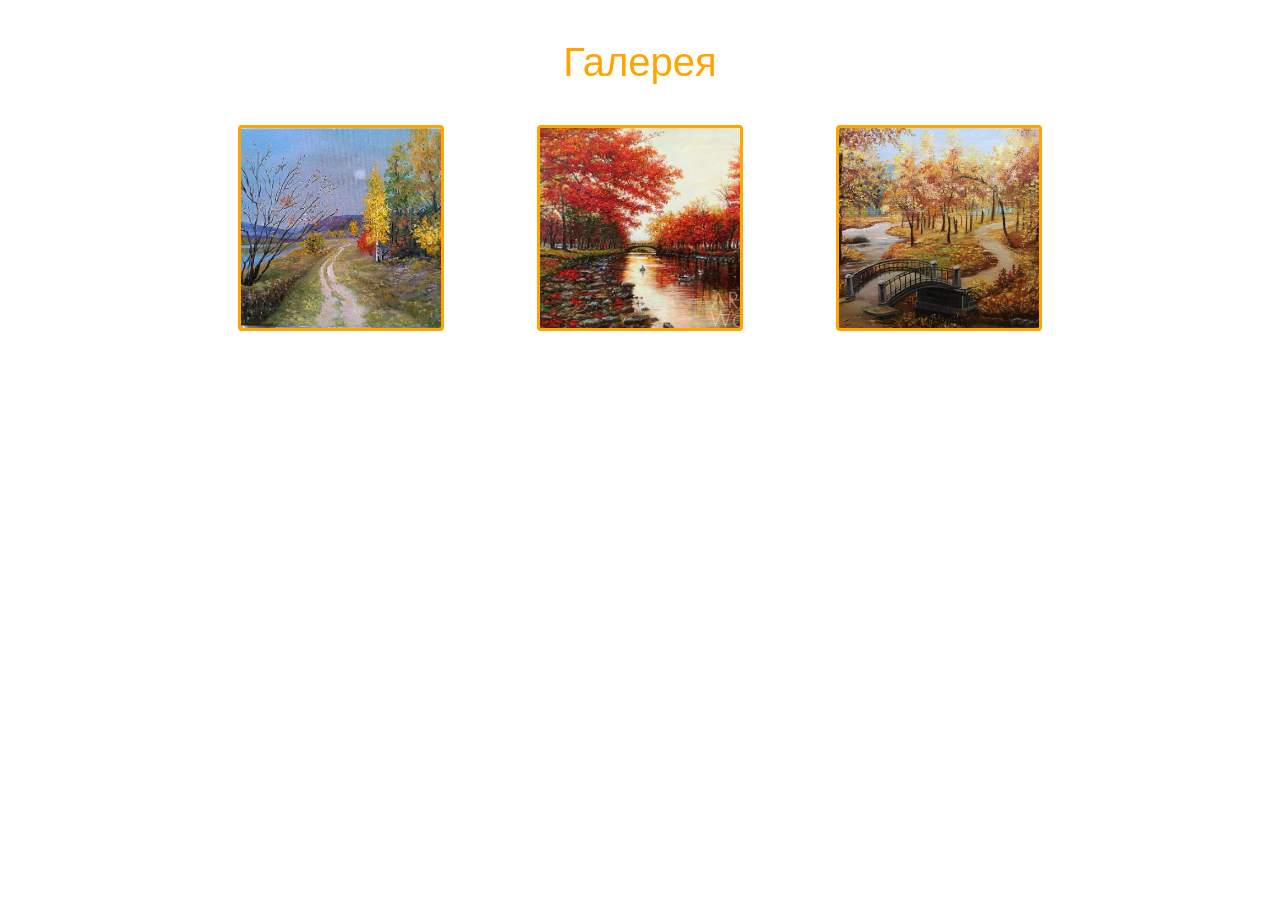
==== index.html @ 93a0006d "Add files via upload" ====
<!DOCTYPE html>
<html lang="ru">
<head>
    <meta charset="UTF-8">
    <meta name="viewport" content="width=device-width, initial-scale=1.0">
    <title>Осення Галерея</title>
    <link rel="stylesheet" href="style.css">
</head>
<body>
    <div class="container">
        <p class="gallery__h">Галерея</p>
        <div class="gallery">
            <img class="gallery__img" src="img/1.png" alt="1">
            <img class="gallery__img" src="img/img1.png" alt="2">
            <img class="gallery__img" src="img/img2.png" alt="3">
        </div>
    </div>


    
</body>
</html>
---- style.css ----
*{
    padding: 0;
    margin: 0;
}

.container{
    /* background-color: rosybrown; */
    width: 70%;
    height:  100vh;
    margin: 0 auto;
}

.gallery__h{
    padding-top: 40px;
    font-size: 40px;
    font-family: sans-serif;
    text-align: center;
    color: orange;
}

.gallery__img{
    width: 200px;
    height: 200px;
    object-fit: cover;
    border: 3px orange solid;
    border-radius: 4px;
}

.gallery{
    display: flex;
    justify-content: space-around;
    margin-top: 40px;
}

@media screen and (max-width: 600px) {
    .container{
        /* background-color: brown; */
    }
    .gallery{
        flex-direction: column;
        align-items: center;
    }
    .gallery__img{
        border: none;
        margin-bottom: 40px;
    }
}
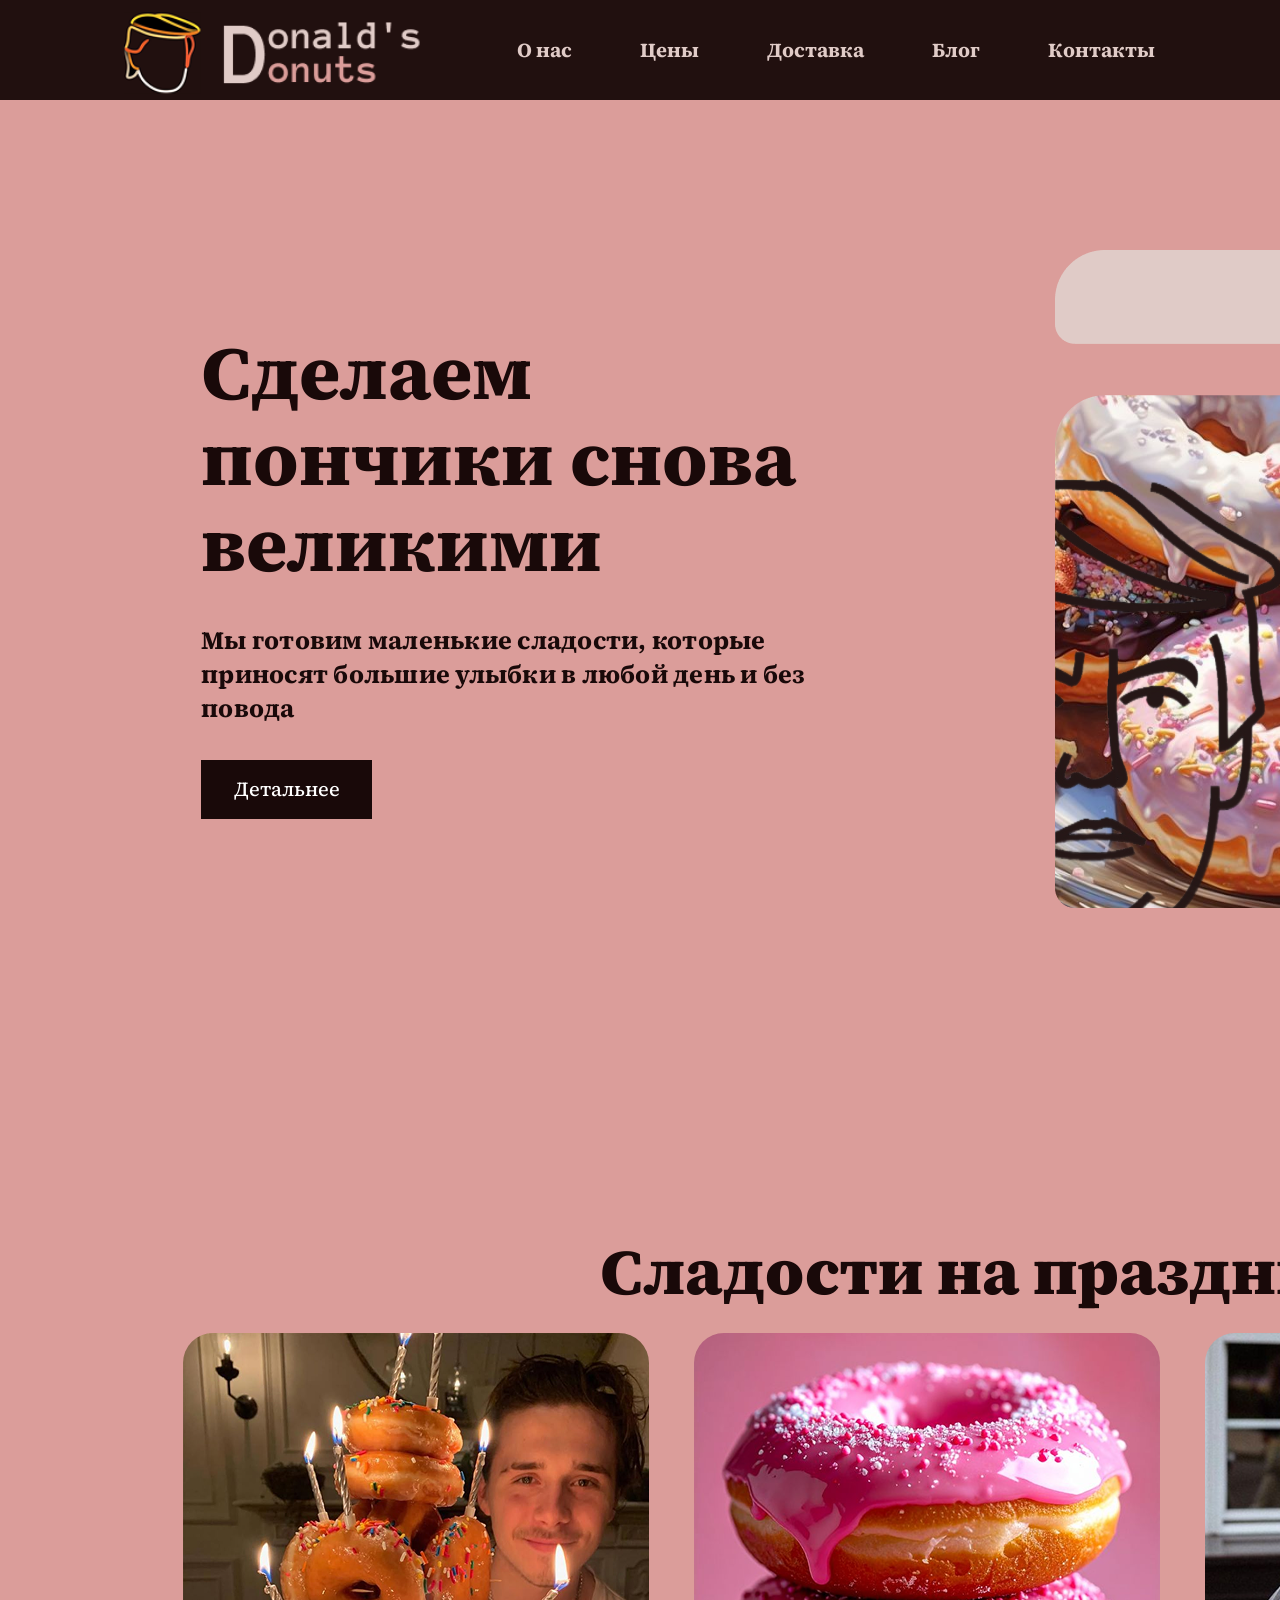
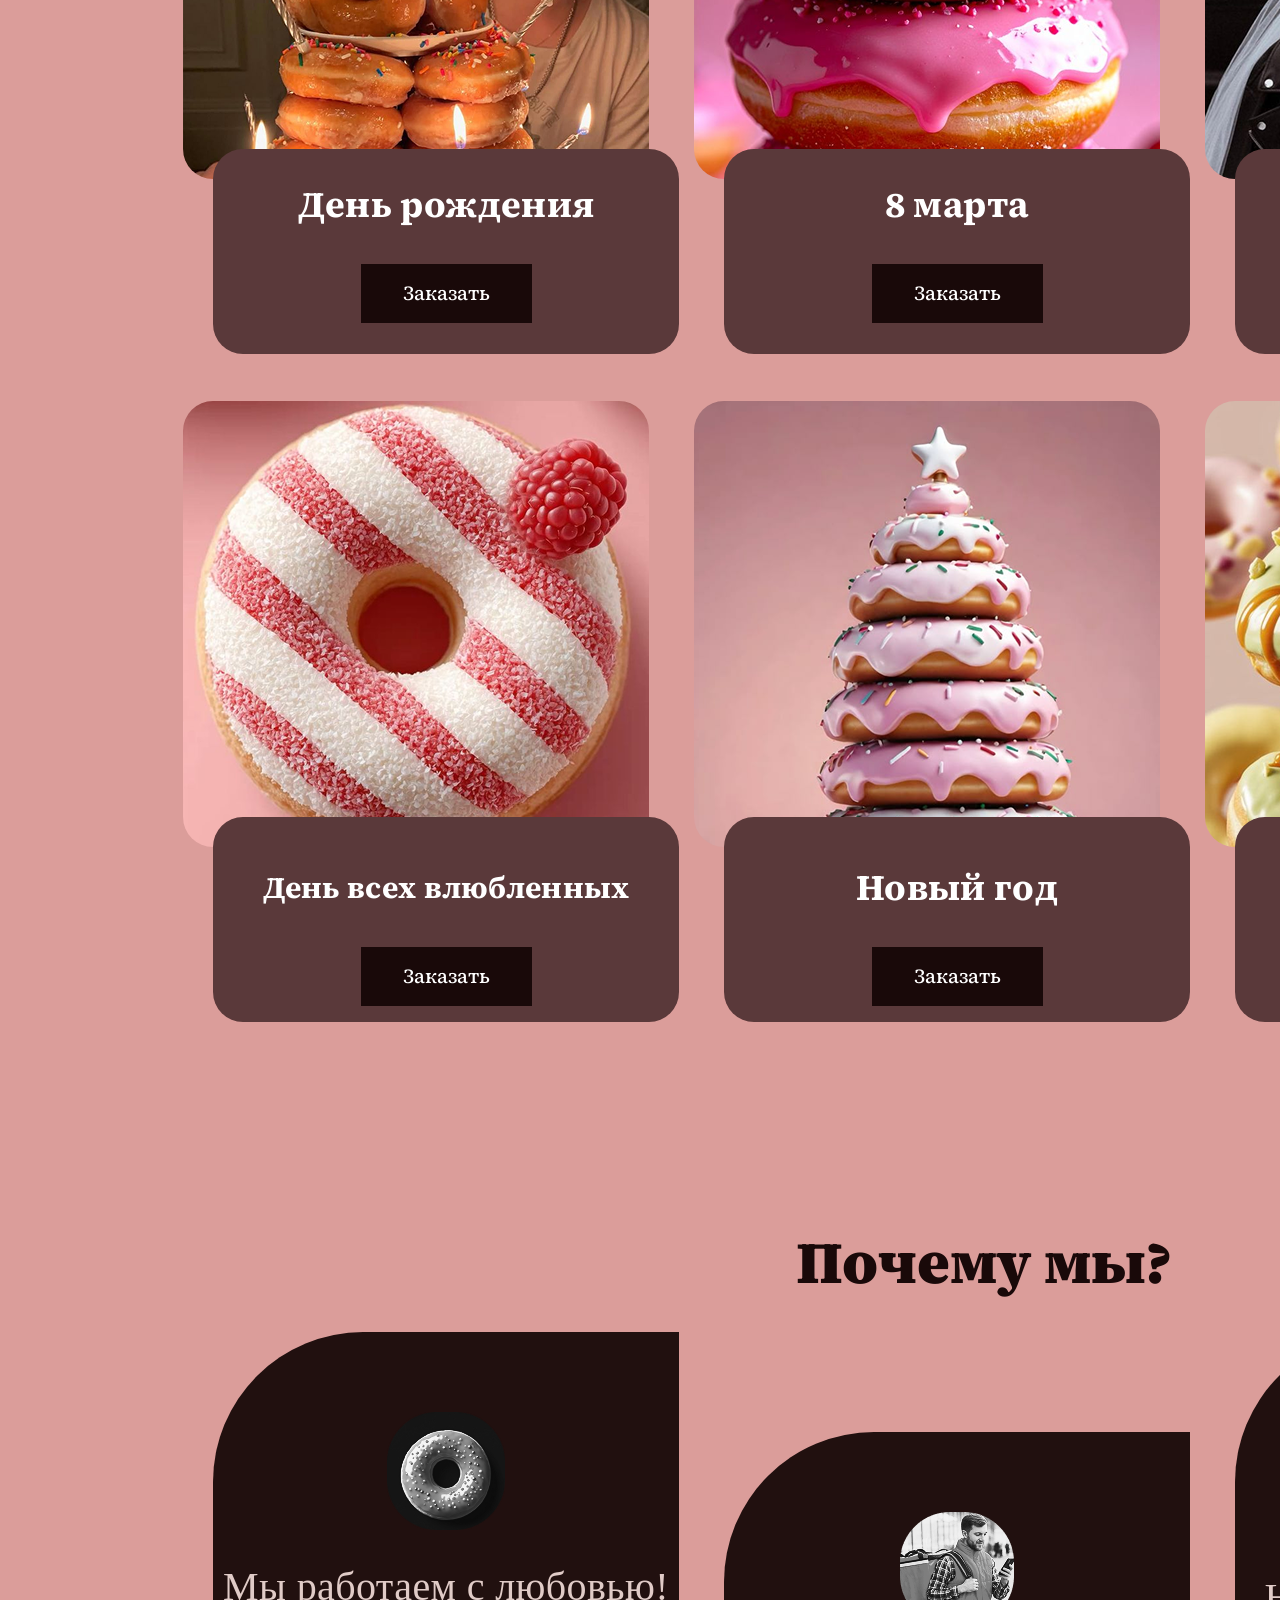
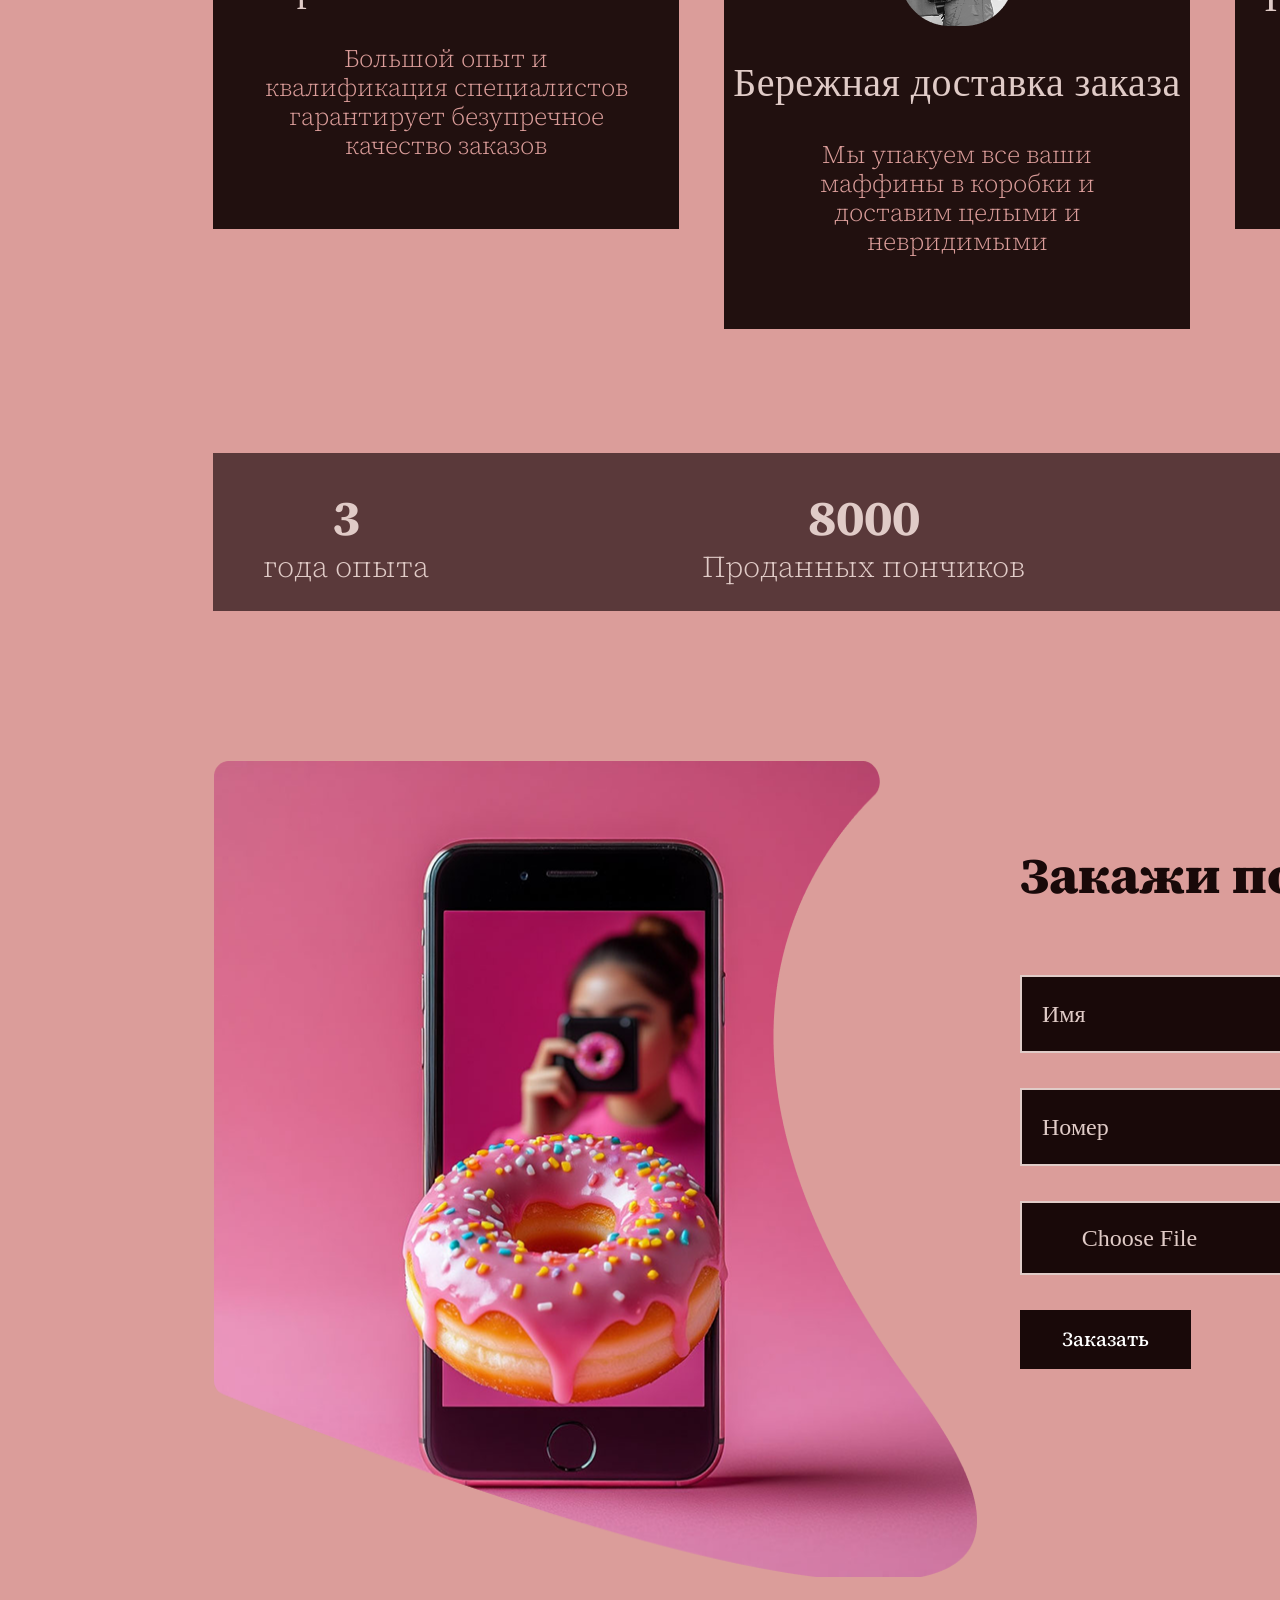
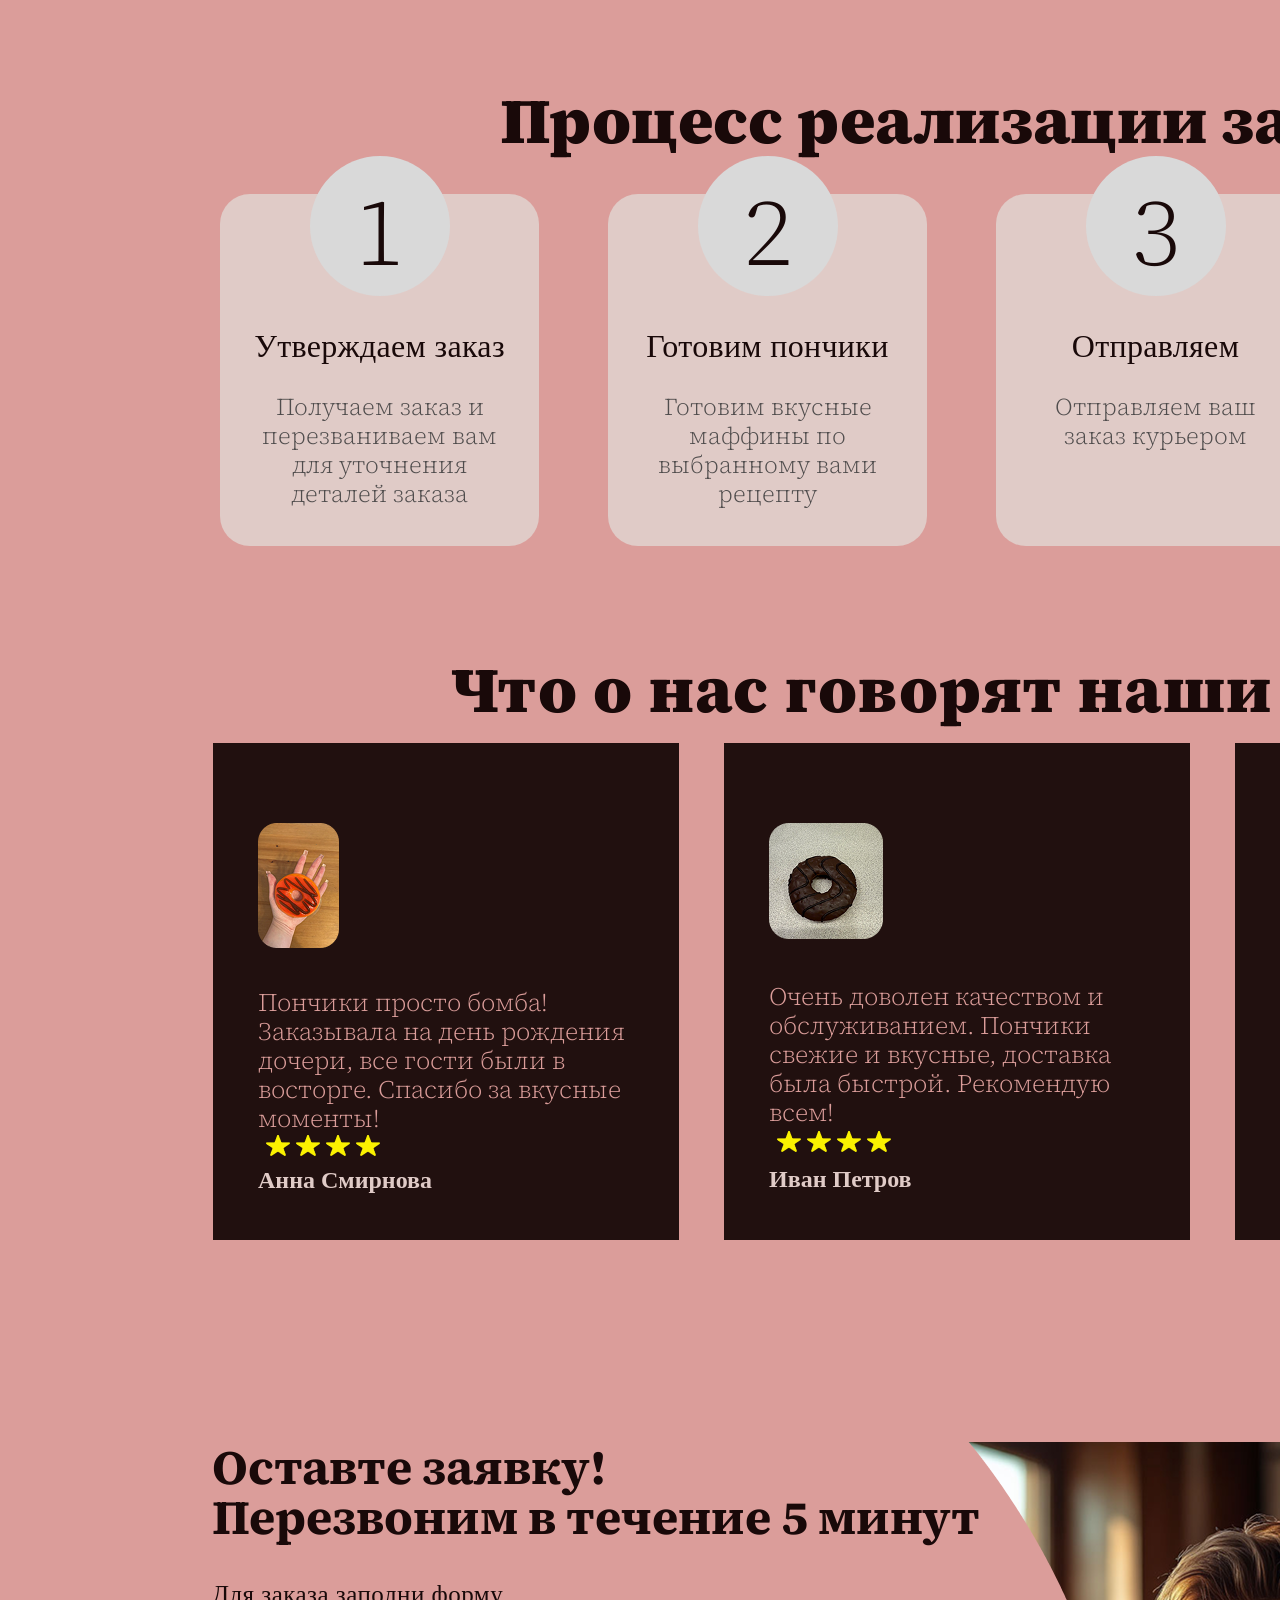
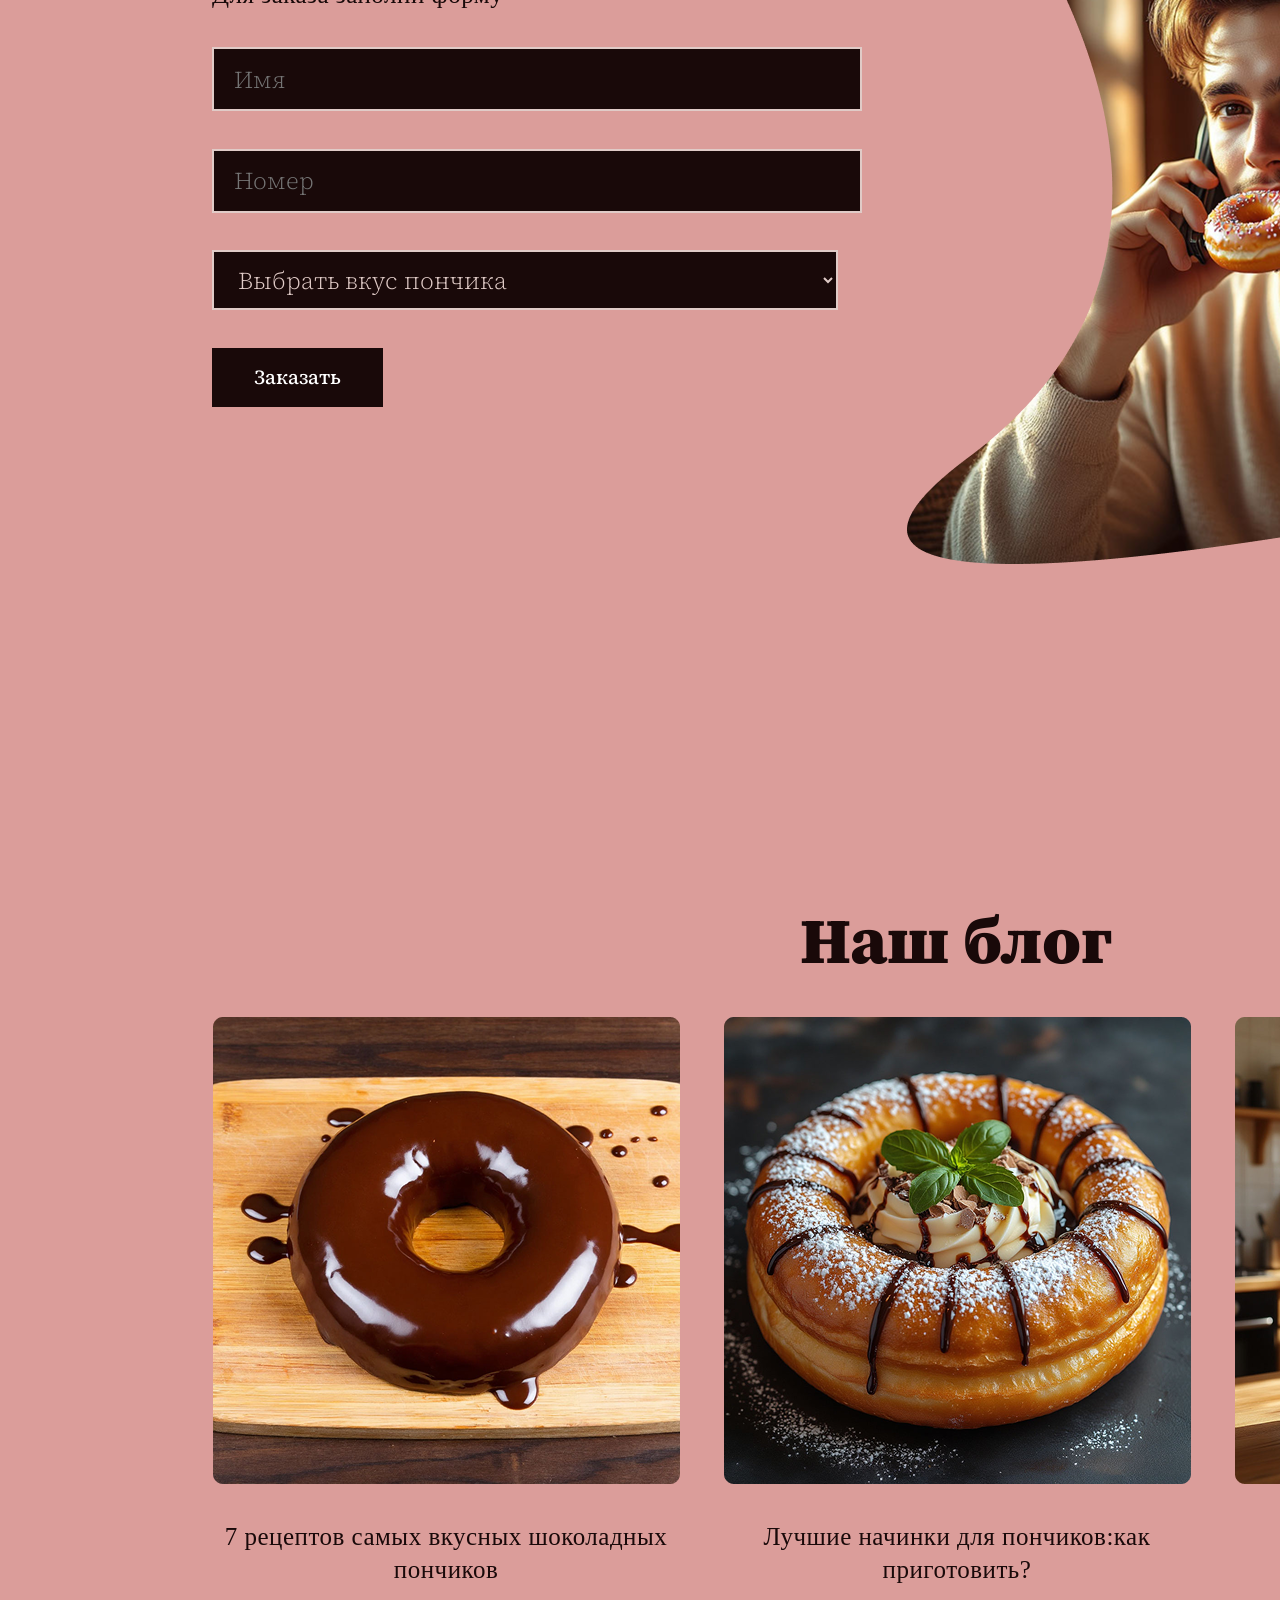
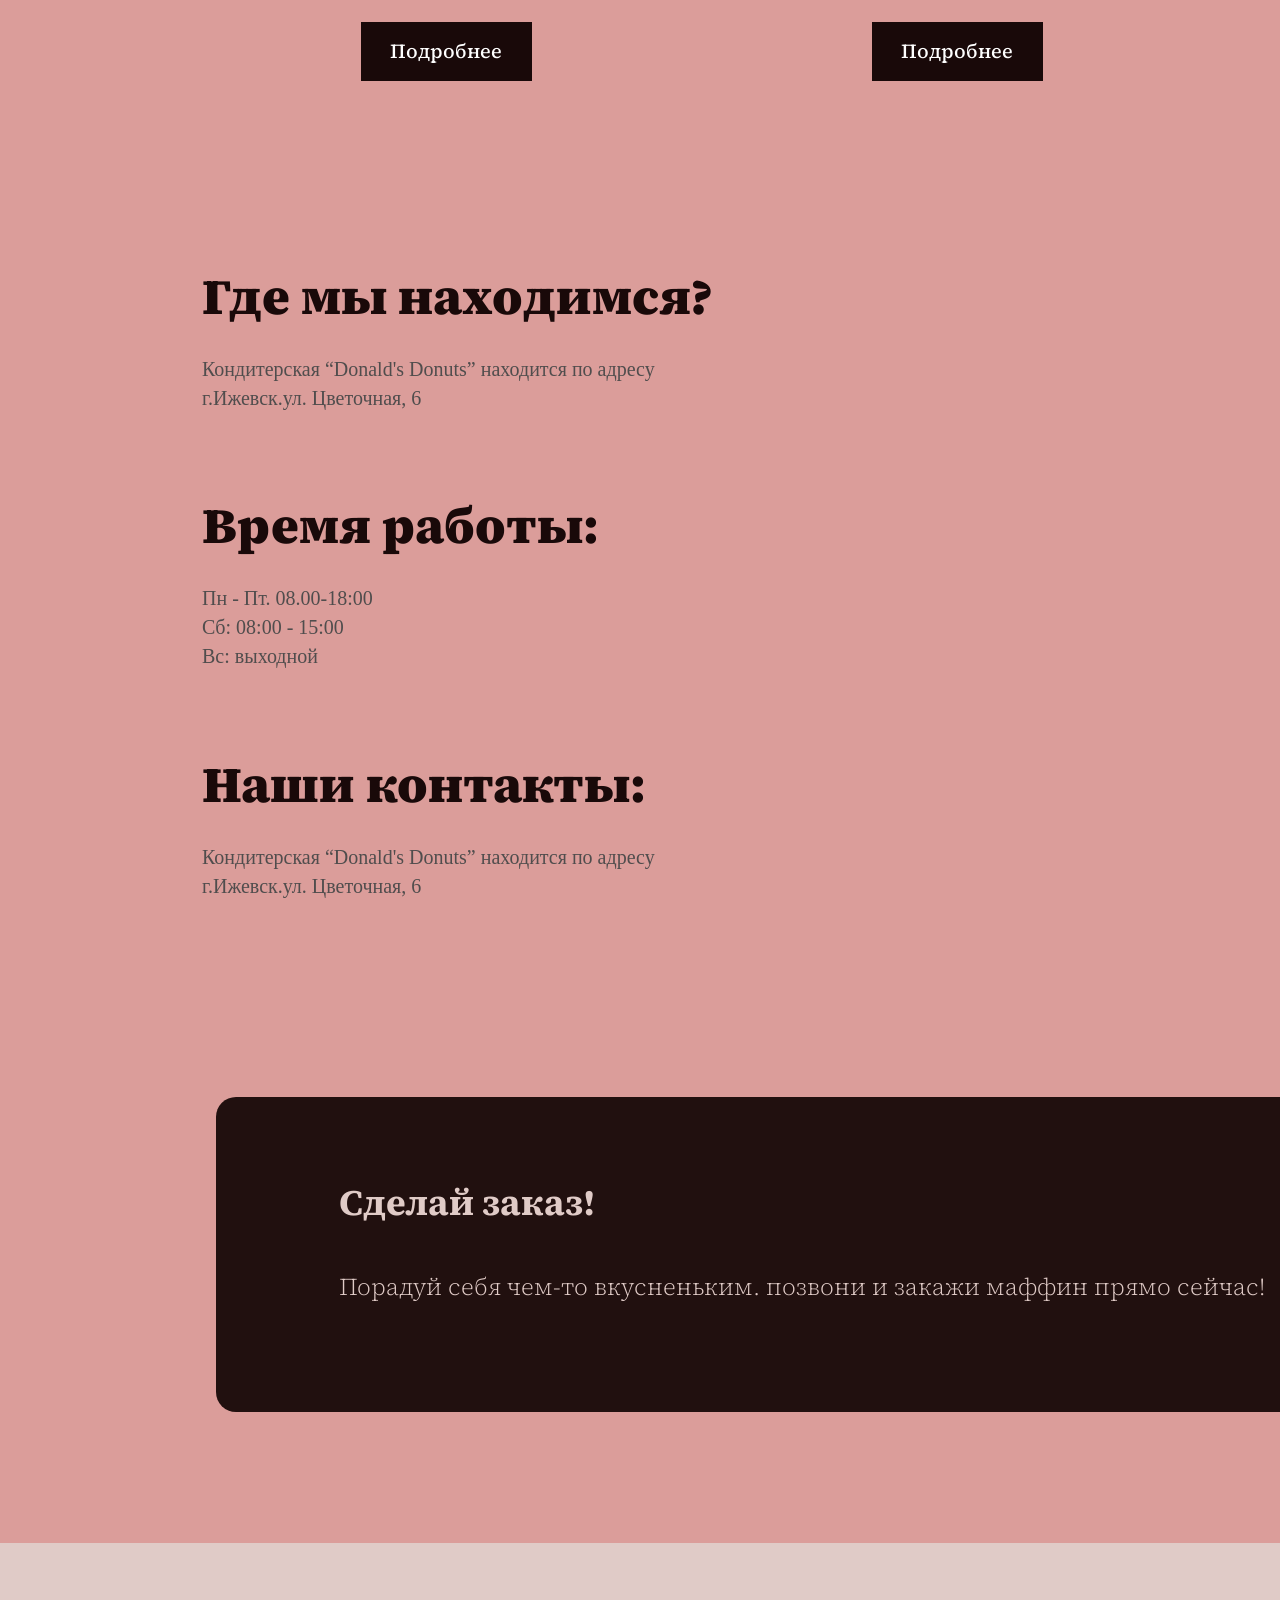
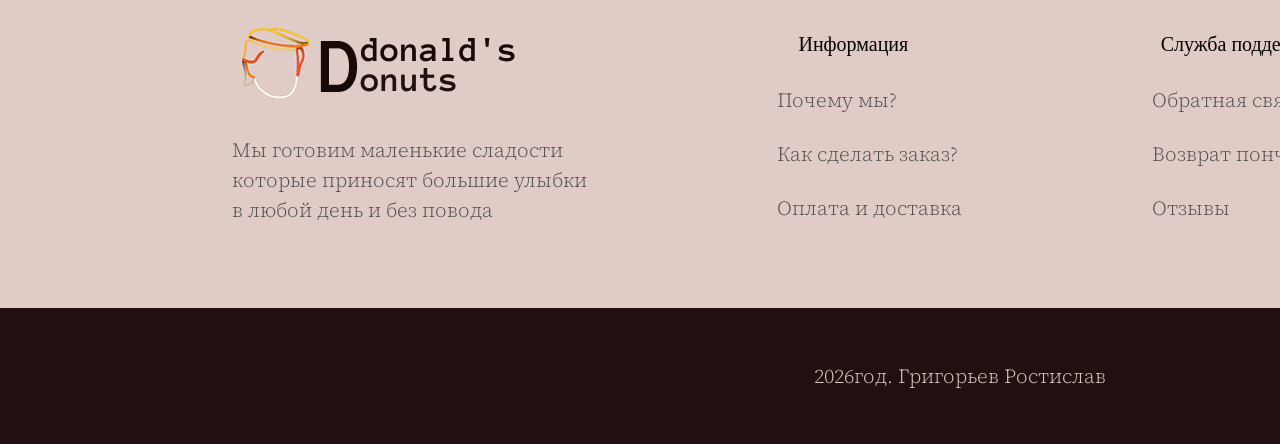
==== commit a0e038cb: "Add files via upload" ====
--- a/index.html
+++ b/index.html
@@ -1,22 +1,276 @@
 <!DOCTYPE html>
-<html lang="ru">
+<html lang="en">
 <head>
     <meta charset="UTF-8">
     <meta name="viewport" content="width=device-width, initial-scale=1.0">
-    <title>Осення Галерея</title>
-    <link rel="stylesheet" href="style.css">
+    <link rel="stylesheet" href="./scss/main.css">
+    <title>Document</title>
 </head>
 <body>
-    <div class="container">
-        <p class="gallery__h">Галерея</p>
-        <div class="gallery">
-            <img class="gallery__img" src="img/1.png" alt="1">
-            <img class="gallery__img" src="img/img1.png" alt="2">
-            <img class="gallery__img" src="img/img2.png" alt="3">
-        </div>
+    <header>
+        <nav>
+            <img src="./img/Group 3.png">
+            <div>
+                <a><p>О нас</p></a>
+                <a></a><p>Цены</p></a>
+                <a></a><p>Доставка</p></a>
+                <a></a><p>Блог</p></a>
+                <a></a><p>Контакты</p></a>
+            </div>
+            <input type="button" value="Позвонить">
+        </nav>
+        <div class="container_1_content">
+            <div>
+                <h1>Сделаем пончики снова великими</h1>
+                <p>Мы готовим маленькие сладости, которые приносят большие улыбки в любой день и без повода</p>
+                <input type="button" value="Детальнее">
+            </div>
+            <img src="./img/header_img.png">
+        </div>
+    </header>
+    <div class="container_2">
+        <h1>Сладости на праздник</h1>
+
+        <div class="fotocert_line">
+
+            <div>
+                <img src="./img/birthday.png">
+                <div class="fotocert_block">
+                <p>День рождения</p>
+                <input type="button" value="Заказать">
+                </div>
+            </div>
+
+            <div>
+                <img src="./img/8_marta.png">
+            <div class="fotocert_block">
+                <p>8 марта</p>
+                <input type="button" value="Заказать">
+            </div>
+            </div>
+
+            <div>
+                <img src="./img/svadba.png">
+                <div class="fotocert_block">
+                <p>Свадьба</p>
+                <input type="button" value="Заказать">
+                </div>
+            </div>
     </div>
 
 
-    
+    <div class="fotocert_line2">
+
+            <div>
+                <img src="./img/den_vseh.png">
+                <div class="fotocert_block">
+                <p style="font-size: 30px;">День всех влюбленных</p>
+                <input type="button" value="Заказать">
+                </div>
+            </div>
+
+            <div>
+                <img src="./img/novi_god.png">
+            <div class="fotocert_block">
+                <p>Новый год</p>
+                <input type="button" value="Заказать">
+            </div>
+            </div>
+            
+            <div>
+                <img src="./img/corporative.png">
+                <div class="fotocert_block">
+                <p>Корпоратив</p>
+                <input type="button" value="Заказать">
+                </div>
+            </div>
+    </div>
+    </div>
+    <div class="container_3">
+        <h1 class="cont_3_h">Почему мы?</h1>
+        <div class="container_3_line">
+            <div>
+                <img src="./img/pochemu_mi1.png">
+                <h1>Мы работаем с любовью!</h1>
+                <p>Большой опыт и квалификация специалистов гарантирует безупречное качество заказов</p>
+            </div>
+             <div style="margin-top: 100px;">
+                <img src="./img/pochemu_mi2.png">
+                <h1>Бережная доставка заказа</h1>
+                <p>Мы упакуем все ваши маффины в коробки и доставим целыми и невридимыми</p>
+            </div>
+             <div>
+                <img src="./img/pochemu_mi3.png">
+                <h1>Натуральные продукты</h1>
+                <p>Отсутсвие в пончиках консервантов и красителей гарантирует безопасность для здоровья</p>
+            </div>
+        </div>
+        <div class="line_under">
+            <div> 
+                <h1>3</h1>
+                <p>года опыта</p>
+            </div>
+            <div> 
+                <h1>8000</h1>
+                <p>Проданных пончиков</p>
+            </div>
+            <div> 
+                <h1>1000</h1>
+                <p>Довольных покупателей</p>
+            </div>
+        </div>
+        </div>
+
+
+        <div class="container_4">
+            <img src="./img/zacazhi_ponchik.png">   
+            <div>
+                <h1>Закажи пончик по фото</h1>
+                <input type="text" placeholder="Имя">
+                <input type="number" placeholder="Номер">
+                <input type="file" contenteditable="Выбирете пончик">
+                <input type="button" value="Заказать">
+            </div>
+        </div>
+        <div class="container_5">
+            <h1>Процесс реализации заказа</h1>
+            <div class="container_5_line">
+                <div>
+                    <div class="circle"><h1>1</h1></div>
+                    <h6>Утверждаем заказ</h6>
+                    <p>Получаем заказ и перезваниваем вам для уточнения деталей заказа</p>
+                </div>
+                <div>
+                    <div class="circle"><h1>2</h1></div>
+                    <h6>Готовим пончики</h6>
+                    <p>Готовим вкусные маффины по выбранному вами рецепту </p>
+                </div>
+                <div>
+                    <div class="circle"><h1>3</h1></div>
+                    <h6>Отправляем</h6>
+                    <p>Отправляем ваш заказ курьером</p>
+                </div>
+                <div>
+                    <div class="circle"><h1>4</h1></div>
+                    <h6>Получение заказа</h6>
+                    <p>После звонка курьера вы получаете свой заказ</p>
+                </div>
+            </div>
+        </div>
+        <div class="container_6">
+            <h1>Что о нас говорят наши клиенты? </h1>
+                <div class="container_6_line">
+                <div>
+                    <img src="./img/otziv1.png">
+                    <p>Пончики просто бомба! Заказывала на день рождения дочери, все гости были в восторге. Спасибо за вкусные моменты!</p>
+                    <img src="./img/stars.png" class="stars">
+                    <h3>Анна Смирнова</h3>
+                </div>
+                <div>
+                    <img src="./img/otziv2.png">
+                    <p>Очень доволен качеством и обслуживанием. Пончики свежие и вкусные, доставка была быстрой. Рекомендую всем!</p>
+                    <img src="./img/stars.png" class="stars">
+                    <h3>Иван Петров</h3>
+                </div>
+                <div>
+                    <img src="./img/otziv3.png">
+                    <p>Заказывала пончики на корпоратив, все коллеги остались довольны. Отличный сервис и вкусные изделия!</p>
+                    <img src="./img/stars.png" class="stars" style="margin-top: 30px;">
+                    <h3>Елена Кузнецова</h3>
+                </div>
+            </div>
+            </div>
+            
+            <div class="container_7">
+            <div>
+                <h1>Оставте заявку!<br>Перезвоним в течение 5 минут</h1>
+                <p>Для заказа заполни форму</p>
+                <input type="text" placeholder="Имя">
+                <input type="number" placeholder="Номер">
+                <select>
+                    <option value="value1">Выбрать вкус пончика</option>
+                    <option value="value2">Пончик 1</option>
+                    <option value="value3">Пончик 2</option>
+                </select>
+                <input type="button" value="Заказать">
+            </div>
+            <img src="./img/zayavka.png">
+            </div>
+
+            <div class="container_8">
+                <h1>Наш блог</h1>
+                <div class="container_8_line">
+                    <div>
+                        <img src="./img/blog1.png">
+                        <p>7 рецептов самых вкусных шоколадных пончиков</p>
+                        <input type="button" value="Подробнее">
+                    </div>
+                    <div>
+                        <img src="./img/blog2.png">
+                        <p>Лучшие начинки для пончиков:как приготовить?</p>
+                        <input type="button" value="Подробнее">
+                    </div>
+                    <div>
+                        <img src="./img/blog3.png">
+                        <p>Как сделать воздушный крем для пончиков?</p>
+                        <input type="button" value="Подробнее">
+                    </div>
+                </div>
+                <div class="container_8_part2">
+                    <div>
+                        <div>
+                            <h1>Где мы находимся?</h1>
+                            <p>Кондитерская “Donald's Donuts” находится по адресу г.Ижевск.ул. Цветочная, 6</p>
+                        </div>
+                        <div>
+                            <h1>Время работы:</h1>
+                            <p>Пн - Пт. 08.00-18:00<br>
+                                Cб: 08:00 - 15:00<br>
+                                Вс: выходной</p>
+                        </div>
+                        <div>
+                            <h1>Наши контакты:</h1>
+                            <p>Кондитерская “Donald's Donuts” находится по адресу г.Ижевск.ул. Цветочная, 6</p>
+                        </div>
+                    </div>
+                    <div class="map"><script type="text/javascript" charset="utf-8" async src="https://api-maps.yandex.ru/services/constructor/1.0/js/?um=constructor%3Ac94ee1d3d00815ae4bba329782272dc9e84ad24457e15f6297fef709e9cf8ced&amp;lang=ru_RU&amp;scroll=false"></script></div>
+                </div>
+            </div>
+            <div class="container_9">
+                <div class="block9">
+                <h1>Сделай заказ!</h1>
+                <div>
+                    <p>Порадуй себя чем-то вкусненьким. позвони и закажи маффин прямо сейчас!</p>
+                    <input type="button" value="Заказать">
+                </div>
+                </div>
+            </div>
+            <footer>
+                <div>
+                    <img src="./img/Group 4.png" class="black_logo">
+                    <p>Мы готовим маленькие сладости <br>которые приносят большие улыбки<br> в любой день и без повода</p>
+                </div>
+                <div>
+                    <h4 style="margin-right: 33px;">Информация</h4>
+                    <p>Почему мы?</p>
+                    <p>Как сделать заказ?</p>
+                    <p>Оплата и доставка</p>
+                </div>
+                <div>
+                    <h4>Служба поддержки</h4>
+                    <p>Обратная связь</p>
+                    <p>Возврат пончиков</p>
+                    <p>Отзывы</p>
+                </div>
+                <div>
+                    <h4 style="margin-bottom: 10px;">Служба поддержки</h4>
+                    <img src="./img/max.png"style="margin-bottom: 10px;">
+                    <img src="./img/max.png"style="margin-bottom: 10px;">
+                    <img src="./img/max.png"style="margin-bottom: 10px;">
+                </div>
+            </footer>
+            <div class="footer_down">
+                    <p>2026год. Григорьев Ростислав</p>
+                </div>
 </body>
 </html>
--- a/scss/main.css
+++ b/scss/main.css
@@ -0,0 +1,1469 @@
+@font-face {
+  font-family: "Source Serif bold";
+  src: url(../fonts/SourceSerif4-Bold.ttf);
+}
+@font-face {
+  font-family: "Source Serif semibold";
+  src: url(../fonts/SourceSerif4-Semibold.ttf);
+}
+@font-face {
+  font-family: "Source Serif medium";
+  src: url(../fonts/SourceSerif4-Medium.ttf);
+}
+@font-face {
+  font-family: "Source Serif regular";
+  src: url(../fonts/SourceSerif4-Regular.ttf);
+}
+@font-face {
+  font-family: "Source Serif extrabold";
+  src: url(../fonts/SourceSerif4-ExtraBold.ttf);
+}
+@font-face {
+  font-family: "Source Serif black";
+  src: url(../fonts/SourceSerif4-Black.ttf);
+}
+@font-face {
+  font-family: "Source Serif light";
+  src: url(../fonts/SourceSerif4-Light.ttf);
+}
+.block9 div input[type=button], .container_8_line input[type=button], .container_7 div input[type=button], .container_4 div input[type=button], .fotocert_line2 div input, .fotocert_line div input, .container_1_content div input, header nav input {
+  width: 171px;
+  height: 59px;
+  font-family: "Source Serif medium";
+  font-size: 20px;
+  line-height: 27px;
+  color: #FFFFFF;
+  background-color: #190909;
+  border: none;
+  transition: all 0.3s ease;
+}
+
+.block9 div input[type=button]:hover, .container_8_line input[type=button]:hover, .container_7 div input[type=button]:hover, .container_4 div input[type=button]:hover, .fotocert_line2 div input:hover, .fotocert_line div input:hover, .container_1_content div input:hover, header nav input:hover {
+  background-color: #E0CBC7;
+  color: #190909;
+  transition: all 0.3s ease;
+}
+
+* {
+  margin: 0;
+  padding: 0;
+}
+
+header {
+  width: 1920px;
+  height: 1099px;
+  background-color: #DB9D9A;
+}
+header nav {
+  width: 1920px;
+  height: 100px;
+  background-color: #21100F;
+  display: flex;
+}
+header nav img {
+  margin-left: 124px;
+  margin-top: 10px;
+}
+header nav div {
+  margin-top: 38px;
+  margin-left: 93px;
+  display: flex;
+  gap: 34px;
+  font-family: "Source Serif bold";
+  font-size: 20px;
+  line-height: 25px;
+  color: #E0CBC7;
+}
+header nav input {
+  margin-left: 555px;
+  margin-top: 21px;
+  background-color: #E0CBC7;
+  color: #190909;
+}
+.container_1_content {
+  display: flex;
+}
+.container_1_content div {
+  width: 654px;
+  height: 391px;
+  margin-top: 230px;
+  margin-left: 201px;
+}
+.container_1_content div h1 {
+  font-family: "Source Serif extrabold";
+  font-style: normal;
+  font-size: 75px;
+  line-height: 86px;
+  color: #190909;
+}
+.container_1_content div p {
+  margin-top: 35px;
+  font-family: "Source Serif bold";
+  font-style: normal;
+  font-weight: 700;
+  font-size: 25px;
+  line-height: 34px;
+  letter-spacing: 0.01em;
+  color: #190909;
+}
+.container_1_content div input {
+  margin-top: 35px;
+}
+.container_1_content img {
+  margin-left: 200px;
+  margin-top: 150px;
+}
+
+.container_2 {
+  width: 1920px;
+  height: 1598px;
+  background-color: #DB9D9A;
+  padding-top: 129px;
+}
+.container_2 h1 {
+  margin-left: 600px;
+  font-family: "Source Serif black";
+  font-size: 64px;
+  line-height: 88px;
+  color: #190909;
+}
+
+.fotocert_line {
+  display: flex;
+  margin-left: 213px;
+  margin-top: 17px;
+  gap: 45px;
+}
+.fotocert_line div {
+  width: 466px;
+  height: 651px;
+  margin: 0;
+  position: relative;
+  z-index: 2;
+}
+.fotocert_line div img {
+  position: absolute;
+  margin: 0;
+  border-radius: 30px;
+  position: absolute;
+  z-index: 1;
+  right: 30px;
+}
+.fotocert_line div .fotocert_block {
+  position: absolute;
+  bottom: 30px;
+  width: 100%;
+  height: 205px;
+  background-color: #5A393A;
+  border-radius: 30px;
+  display: flex;
+  flex-direction: column;
+  align-items: center;
+  justify-content: center;
+}
+.fotocert_line div p {
+  font-family: "Source Serif bold";
+  font-size: 36px;
+  line-height: 49px;
+  letter-spacing: 0.01em;
+  color: #FFFFFF;
+}
+.fotocert_line div input {
+  margin-top: 35px;
+}
+.fotocert_line2 {
+  display: flex;
+  margin-left: 213px;
+  margin-top: 17px;
+  gap: 45px;
+}
+.fotocert_line2 div {
+  width: 466px;
+  height: 651px;
+  margin: 0;
+  position: relative;
+  z-index: 2;
+}
+.fotocert_line2 div img {
+  position: absolute;
+  margin: 0;
+  border-radius: 30px;
+  position: absolute;
+  z-index: 1;
+  right: 30px;
+}
+.fotocert_line2 div .fotocert_block {
+  position: absolute;
+  bottom: 30px;
+  width: 100%;
+  height: 205px;
+  background-color: #5A393A;
+  border-radius: 30px;
+  display: flex;
+  flex-direction: column;
+  align-items: center;
+  justify-content: center;
+}
+.fotocert_line2 div p {
+  font-family: "Source Serif bold";
+  font-size: 36px;
+  line-height: 49px;
+  letter-spacing: 0.01em;
+  color: #FFFFFF;
+  margin-top: 30px;
+}
+.fotocert_line2 div input {
+  margin-top: 35px;
+}
+.container_3 {
+  height: 1000px;
+  width: 1920px;
+  background-color: #DB9D9A;
+}
+.container_3 .cont_3_h {
+  font-family: "Source Serif black";
+  font-size: 59px;
+  line-height: 74px;
+  color: #190909;
+  margin-left: 796px;
+}
+
+.container_3_line {
+  width: 1488px;
+  margin-left: 213px;
+  display: flex;
+  margin-top: 32px;
+  gap: 45px;
+}
+.container_3_line div {
+  width: 466px;
+  height: 497px;
+  border-top-left-radius: 150px;
+  background-color: #21100F;
+  display: flex;
+  flex-direction: column;
+  align-items: center;
+  text-align: center;
+}
+.container_3_line img {
+  margin-top: 80px;
+  margin-bottom: 40px;
+}
+.container_3_line h1 {
+  font-family: "Source Serif regular";
+  font-weight: 400;
+  font-size: 40px;
+  line-height: 34px;
+  letter-spacing: 0.01em;
+  color: #E0CBC7;
+  margin-bottom: 40px;
+}
+.container_3_line p {
+  font-family: "Source Serif light";
+  font-style: normal;
+  font-weight: 300;
+  font-size: 25px;
+  line-height: 29px;
+  text-align: center;
+  color: #DB9D9A;
+  margin-left: 45px;
+  margin-right: 45px;
+}
+
+.line_under {
+  display: flex;
+  width: 1400px;
+  height: 158px;
+  background-color: #5A393A;
+  margin-left: 213px;
+  margin-top: 124px;
+  justify-content: space-between;
+  align-items: center;
+  padding-left: 50px;
+  padding-right: 50px;
+  overflow: hidden;
+}
+.line_under div {
+  display: flex;
+  flex-direction: column;
+  align-items: center;
+}
+.line_under div h1 {
+  font-family: "Source Serif bold";
+  font-weight: 700;
+  font-size: 50px;
+  line-height: 69px;
+  color: #E0CBC7;
+}
+.line_under div p {
+  font-family: "Source Serif light";
+  font-weight: 300;
+  font-size: 30px;
+  line-height: 29px;
+  color: #E0CBC7;
+}
+
+.container_4 {
+  background-color: #DB9D9A;
+  width: 1920px;
+  display: flex;
+}
+.container_4 img {
+  margin-left: 214px;
+  margin-top: 135px;
+}
+.container_4 div {
+  display: flex;
+  flex-direction: column;
+  margin-top: 135px;
+  height: 820px;
+  margin-left: 43px;
+}
+.container_4 div h1 {
+  margin-top: 80px;
+  font-family: "Source Serif black";
+  font-style: normal;
+  font-weight: 900;
+  font-size: 50px;
+  line-height: 69px;
+  color: #190909;
+  margin-bottom: 65px;
+}
+.container_4 div input[type=button] {
+  margin-top: 35px;
+}
+.container_4 div input:not([type=file]):not([type=button]) {
+  outline: none;
+  box-shadow: none;
+  width: 533px;
+  height: 74px;
+  background-color: #190909;
+  border: #E0CBC7, 2px, solid;
+  color: #E0CBC7;
+  font-family: "Source Serif regular";
+  font-size: 24px;
+  margin-bottom: 35px;
+}
+.container_4 div input::-moz-placeholder {
+  font-family: "Source Serif regular";
+  font-size: 24px;
+  text-indent: 20px;
+  color: #E0CBC7;
+}
+.container_4 div input::placeholder {
+  font-family: "Source Serif regular";
+  font-size: 24px;
+  text-indent: 20px;
+  color: #E0CBC7;
+}
+.container_4 div input[type=file] {
+  color: transparent;
+}
+.container_4 div input[type=file]::-webkit-file-upload-button {
+  background-color: #190909;
+  font-family: "Source Serif regular";
+  font-size: 24px;
+  color: #E0CBC7;
+  padding-right: 300px;
+  border: #E0CBC7, 2px, solid;
+  border-radius: 0;
+  cursor: pointer;
+  width: 533px;
+  height: 74px;
+}
+
+.container_5 {
+  width: 1920px;
+  height: 470px;
+  padding-top: 96px;
+  background-color: #DB9D9A;
+}
+.container_5 h1 {
+  font-family: "Source Serif black";
+  font-style: normal;
+  margin-left: 500px;
+  margin-bottom: 29px;
+  font-weight: 900;
+  font-size: 64px;
+  line-height: 88px;
+  color: #190909;
+}
+
+.container_5_line {
+  width: 1483px;
+  height: 352px;
+  margin-left: 220px;
+  display: flex;
+  gap: 69px;
+}
+.container_5_line div {
+  width: 319px;
+  height: 352px;
+  background-color: #E0CBC7;
+  display: flex;
+  flex-direction: column;
+  align-items: center;
+  border-radius: 30px;
+  position: relative;
+}
+.container_5_line div .circle {
+  position: absolute;
+  width: 140px;
+  height: 140px;
+  border-radius: 50%;
+  background-color: #d9d9d9;
+  display: flex;
+  align-items: center;
+  justify-content: center;
+  bottom: 250px;
+}
+.container_5_line div .circle h1 {
+  font-family: "Source Serif light";
+  font-style: normal;
+  font-weight: 300;
+  font-size: 96px;
+  line-height: 132px;
+  color: #190909;
+  margin: 0;
+  margin-top: 11px;
+}
+.container_5_line div h6 {
+  font-family: "Source Serif regular";
+  font-style: normal;
+  font-weight: 400;
+  font-size: 32px;
+  line-height: 44px;
+  letter-spacing: 0.01em;
+  color: #190909;
+  margin-bottom: 24px;
+  margin-top: 130px;
+  margin-left: 0;
+}
+.container_5_line div p {
+  font-family: "Source Serif light";
+  font-style: normal;
+  font-weight: 300;
+  font-size: 24px;
+  line-height: 29px;
+  text-align: center;
+  color: #504D4D;
+  margin-left: 0;
+  width: 239px;
+}
+
+.container_6 {
+  height: 788px;
+  width: 1920px;
+  background-color: #DB9D9A;
+  padding-top: 107px;
+}
+.container_6 h1 {
+  margin-left: 451px;
+  font-family: "Source Serif black";
+  font-style: normal;
+  font-weight: 700;
+  font-size: 64px;
+  line-height: 71px;
+  letter-spacing: 0.02em;
+  color: #190909;
+  margin-bottom: 18px;
+}
+
+.container_6_line {
+  width: 1488px;
+  height: 497px;
+  margin-left: 213px;
+  display: flex;
+  gap: 45px;
+}
+.container_6_line div {
+  width: 466px;
+  height: 497px;
+  background-color: #21100F;
+  display: flex;
+  flex-direction: column;
+  align-items: start;
+  justify-content: space-between;
+  text-align: left;
+}
+.container_6_line img {
+  margin-top: 80px;
+  margin-bottom: 40px;
+  margin-left: 45px;
+}
+.container_6_line .stars {
+  margin: 0;
+  margin-left: 50px;
+}
+.container_6_line h1 {
+  font-family: "Source Serif regular";
+  font-weight: 400;
+  font-size: 40px;
+  line-height: 34px;
+  letter-spacing: 0.01em;
+  color: #E0CBC7;
+  margin-bottom: 40px;
+  margin-left: 45px;
+}
+.container_6_line p {
+  font-family: "Source Serif light";
+  font-style: normal;
+  font-weight: 300;
+  font-size: 25px;
+  line-height: 29px;
+  text-align: left;
+  color: #DB9D9A;
+  margin-left: 45px;
+  margin-right: 30px;
+}
+.container_6_line h3 {
+  font-family: "Source Serif semibold";
+  font-size: 24px;
+  line-height: 41px;
+  color: #E0CBC7;
+  margin-left: 45px;
+  margin-bottom: 40px;
+}
+
+.container_7 {
+  height: 1055px;
+  width: 1920px;
+  display: flex;
+  background-color: #DB9D9A;
+}
+.container_7 div {
+  display: flex;
+  flex-direction: column;
+  margin-left: 212px;
+  width: 650px;
+  height: 565px;
+  justify-content: space-between;
+}
+.container_7 div h1 {
+  font-family: "Source Serif bold";
+  font-style: normal;
+  width: 800px;
+  font-weight: 700;
+  font-size: 48px;
+  line-height: 50px;
+  color: #190909;
+  margin: 0;
+}
+.container_7 div p {
+  font-family: "Source Serif regular";
+  font-style: normal;
+  font-weight: 500;
+  font-size: 25px;
+  line-height: 30px;
+  letter-spacing: 0.02em;
+  color: #190909;
+}
+.container_7 div input[type=text], .container_7 div [type=number] {
+  outline: none;
+  box-shadow: none;
+  width: 626px;
+  height: 60px;
+  background-color: #190909;
+  border: #E0CBC7, 2px, solid;
+  color: #E0CBC7;
+  font-family: "Source Serif light";
+  font-size: 24px;
+  padding-left: 20px;
+}
+.container_7 div select {
+  padding-left: 20px;
+  outline: none;
+  box-shadow: none;
+  width: 626px;
+  height: 60px;
+  background-color: #190909;
+  border: #E0CBC7, 2px, solid;
+  color: #E0CBC7;
+  font-family: "Source Serif light";
+  font-size: 24px;
+}
+.container_7 img {
+  width: 791px;
+  height: 722px;
+  margin-left: 45px;
+}
+
+.container_8 {
+  width: 1920px;
+  height: 1800px;
+  background-color: #DB9D9A;
+}
+.container_8 h1 {
+  font-family: "Source Serif black";
+  font-style: normal;
+  font-weight: 900;
+  font-size: 64px;
+  line-height: 88px;
+  color: #190909;
+  margin-left: 800px;
+}
+
+.container_8_line {
+  width: 1488px;
+  height: 666px;
+  margin-left: 213px;
+  display: flex;
+  flex-wrap: wrap;
+  gap: 45px;
+  margin-top: 32px;
+  margin-bottom: 132px;
+}
+.container_8_line div {
+  width: 466px;
+  height: 665px;
+  display: flex;
+  flex-direction: column;
+  align-items: center;
+  text-align: center;
+}
+.container_8_line img {
+  margin-bottom: 36px;
+  width: 467px;
+  height: 467px;
+}
+.container_8_line p {
+  font-family: "Source Serif regular";
+  font-style: normal;
+  font-weight: 400;
+  font-size: 25px;
+  line-height: 33px;
+  text-align: center;
+  letter-spacing: 0.02em;
+  color: #190909;
+  margin-bottom: 36px;
+}
+.container_8_part2 {
+  display: flex;
+  width: 1920px;
+  height: 700px;
+  margin-left: 202px;
+}
+
+.map {
+  width: 500px;
+  height: 750px;
+}
+
+.container_8_part2 div {
+  width: 700px;
+  height: 732px;
+  display: flex;
+  flex-direction: column;
+  justify-content: center;
+}
+.container_8_part2 div h1 {
+  font-family: "Source Serif black";
+  font-style: normal;
+  font-weight: 900;
+  font-size: 50px;
+  line-height: 69px;
+  color: #190909;
+  margin-bottom: 24px;
+  margin-left: 0;
+}
+.container_8_part2 div p {
+  width: 474px;
+  font-family: "Source Serif regular";
+  font-weight: 300;
+  font-size: 20px;
+  line-height: 29px;
+  color: #504D4D;
+}
+
+.container_9 {
+  height: 446px;
+  width: 1920px;
+  background-color: #DB9D9A;
+}
+
+.block9 {
+  width: 1487px;
+  height: 315px;
+  background-color: #21100F;
+  margin-left: 216px;
+  display: flex;
+  flex-direction: column;
+  align-items: start;
+  justify-content: center;
+  border-radius: 20px;
+}
+.block9 h1 {
+  font-family: "Source Serif bold";
+  font-style: normal;
+  font-weight: 700;
+  font-size: 36px;
+  line-height: 49px;
+  color: #E0CBC7;
+  margin-left: 123px;
+  margin-bottom: 45px;
+}
+.block9 div {
+  display: flex;
+}
+.block9 div p {
+  font-family: "Source Serif light";
+  font-style: normal;
+  font-weight: 300;
+  font-size: 24px;
+  line-height: 29px;
+  margin-left: 123px;
+  color: #E0CBC7;
+}
+.block9 div input[type=button] {
+  margin-left: 123px;
+}
+footer {
+  width: 1920px;
+  height: 365px;
+  background-color: #E0CBC7;
+  display: flex;
+  align-items: center;
+  justify-content: center;
+  gap: 190px;
+}
+footer p {
+  font-family: "Source Serif light";
+  font-weight: 300;
+  font-size: 20px;
+  line-height: 30px;
+  color: #504D4D;
+  margin-top: 24px;
+}
+footer h4 {
+  font-family: "Source Serif semibold";
+  font-style: normal;
+  font-weight: 500;
+  font-size: 20px;
+  line-height: 33px;
+  text-align: center;
+  color: #000000;
+}
+
+.footer_down {
+  width: 1920px;
+  height: 136px;
+  background-color: #21100F;
+  display: flex;
+  align-items: center;
+  justify-content: center;
+}
+.footer_down p {
+  font-family: "Source Serif light";
+  font-style: normal;
+  font-weight: 300;
+  font-size: 20px;
+  line-height: 29px;
+  color: #E0CBC7;
+}
+
+@media screen and (max-width: 600px) {
+  * {
+    max-width: 390px;
+  }
+  header {
+    position: relative;
+    width: 100vw;
+    height: 600px;
+    background-color: #DB9D9A;
+  }
+  header nav {
+    width: 100vw;
+    height: 300px;
+    background-color: #21100F;
+    display: flex;
+    flex-direction: column;
+  }
+  header nav img {
+    width: 150px;
+    height: 45px;
+    margin-left: 20px;
+    margin-right: 20px;
+    margin-top: 10px;
+  }
+  header nav div {
+    margin-top: 20px;
+    margin-left: 15px;
+    margin-right: 15px;
+    display: flex;
+    flex-direction: column;
+    align-items: center;
+    gap: 10px;
+    font-family: "Source Serif light";
+    font-size: 15px;
+    line-height: 25px;
+    color: #E0CBC7;
+  }
+  header nav input {
+    position: absolute;
+    right: 20px;
+    top: -15px;
+  }
+  .container_1_content {
+    overflow: hidden;
+    display: flex;
+    height: 800px;
+  }
+  .container_1_content div {
+    width: 100%;
+    height: 391px;
+    margin-top: 25px;
+    margin-left: 15px;
+  }
+  .container_1_content div h1 {
+    font-family: "Source Serif extrabold";
+    font-style: normal;
+    font-size: 36px;
+    line-height: 37px;
+    color: #190909;
+  }
+  .container_1_content div p {
+    margin-top: 35px;
+    font-family: "Source Serif bold";
+    font-style: normal;
+    font-weight: 700;
+    font-size: 25px;
+    line-height: 34px;
+    letter-spacing: 0.01em;
+    color: #190909;
+  }
+  .container_1_content div input {
+    position: absolute;
+    margin-top: 35px;
+    left: 40px;
+    width: 300px;
+  }
+  .container_1_content img {
+    margin-left: 10px;
+    margin-top: 100px;
+    height: 400px;
+  }
+  .container_2 {
+    width: 100vw;
+    height: 2100px;
+    background-color: #DB9D9A;
+    padding-top: 129px;
+  }
+  .container_2 h1 {
+    margin-left: 600px;
+    font-family: "Source Serif black";
+    font-size: 64px;
+    line-height: 88px;
+    color: #190909;
+  }
+  .fotocert_line {
+    display: flex;
+    flex-direction: column;
+    margin-left: 15px;
+    margin-top: 17px;
+    gap: 20px;
+  }
+  .fotocert_line div {
+    width: 466px;
+    height: 570px;
+    margin: 0;
+    position: relative;
+    z-index: 2;
+  }
+  .fotocert_line div img {
+    position: absolute;
+    margin: 0;
+    border-radius: 30px;
+    position: absolute;
+    z-index: 1;
+    right: 30px;
+  }
+  .fotocert_line div .fotocert_block {
+    position: absolute;
+    bottom: 30px;
+    width: 100%;
+    height: 205px;
+    background-color: #5A393A;
+    border-radius: 30px;
+    display: flex;
+    flex-direction: column;
+    align-items: center;
+    justify-content: center;
+  }
+  .fotocert_line div p {
+    font-family: "Source Serif bold";
+    font-size: 36px;
+    line-height: 49px;
+    letter-spacing: 0.01em;
+    color: #FFFFFF;
+  }
+  .fotocert_line div input {
+    margin-top: 35px;
+  }
+  .fotocert_line2 {
+    display: none;
+  }
+  .container_3 {
+    height: 1000px;
+    width: 100vw;
+    background-color: #DB9D9A;
+    overflow: hidden;
+  }
+  .container_3 .cont_3_h {
+    font-family: "Source Serif black";
+    font-size: 50px;
+    line-height: 74px;
+    color: #190909;
+    margin-left: 15px;
+    text-align: center;
+  }
+  .container_3_line {
+    width: 100vh;
+    margin-left: 10px;
+    display: flex;
+    margin-top: 32px;
+    gap: 10px;
+  }
+  .container_3_line div {
+    width: 117px;
+    height: 497px;
+    border-top-left-radius: 150px;
+    background-color: #21100F;
+    display: flex;
+    flex-direction: column;
+    align-items: center;
+    text-align: center;
+  }
+  .container_3_line img {
+    margin-top: 70px;
+    margin-bottom: 15px;
+    width: 100px;
+  }
+  .container_3_line h1 {
+    font-family: "Source Serif regular";
+    font-weight: 400;
+    font-size: 18px;
+    line-height: 34px;
+    letter-spacing: 0.01em;
+    color: #E0CBC7;
+    margin-bottom: 10px;
+  }
+  .container_3_line p {
+    font-family: "Source Serif light";
+    font-style: normal;
+    font-weight: 300;
+    font-size: 16px;
+    line-height: 29px;
+    text-align: center;
+    color: #DB9D9A;
+    margin-left: 45px;
+    margin-right: 45px;
+  }
+  .line_under {
+    display: flex;
+    width: 100vw;
+    overflow: hidden;
+    height: 158px;
+    background-color: #5A393A;
+    margin-left: 0px;
+    margin-top: 124px;
+    justify-content: space-between;
+    align-items: center;
+    padding-left: 15px;
+    padding-right: 15px;
+    overflow: hidden;
+  }
+  .line_under div {
+    display: flex;
+    flex-direction: column;
+    align-items: center;
+  }
+  .line_under div h1 {
+    font-family: "Source Serif bold";
+    font-weight: 700;
+    font-size: 35px;
+    line-height: 69px;
+    color: #E0CBC7;
+  }
+  .line_under div p {
+    font-family: "Source Serif light";
+    font-weight: 300;
+    font-size: 20px;
+    line-height: 29px;
+    text-align: center;
+    color: #E0CBC7;
+  }
+  .container_4 {
+    background-color: #DB9D9A;
+    width: 100vw;
+    display: flex;
+    position: relative;
+  }
+  .container_4 img {
+    position: absolute;
+    top: 250px;
+    margin-left: 0px;
+    margin-top: 90px;
+    z-index: 1;
+    filter: blur(3);
+  }
+  .container_4 div {
+    z-index: 2;
+    display: flex;
+    flex-direction: column;
+    margin-top: 75px;
+    height: 420px;
+    margin-left: 15px;
+    align-items: end;
+  }
+  .container_4 div h1 {
+    margin-top: 80px;
+    font-family: "Source Serif black";
+    font-style: normal;
+    font-weight: 900;
+    font-size: 36px;
+    line-height: 69px;
+    color: #190909;
+    margin-bottom: 20px;
+    text-align: center;
+  }
+  .container_4 div input[type=button] {
+    margin-top: 35px;
+    margin-right: 20px;
+  }
+  .container_4 div input:not([type=file]):not([type=button]) {
+    outline: none;
+    box-shadow: none;
+    width: 300px;
+    height: 40px;
+    background-color: #190909;
+    border: #E0CBC7, 2px, solid;
+    color: #E0CBC7;
+    font-family: "Source Serif regular";
+    font-size: 20px;
+    margin-bottom: 20px;
+    margin-right: 20px;
+  }
+  .container_4 div input::-moz-placeholder {
+    font-family: "Source Serif regular";
+    font-size: 24px;
+    text-indent: 20px;
+    color: #E0CBC7;
+  }
+  .container_4 div input::placeholder {
+    font-family: "Source Serif regular";
+    font-size: 24px;
+    text-indent: 20px;
+    color: #E0CBC7;
+  }
+  .container_4 div input[type=file] {
+    color: transparent;
+  }
+  .container_4 div input[type=file]::-webkit-file-upload-button {
+    background-color: #190909;
+    font-family: "Source Serif regular";
+    font-size: 24px;
+    color: #E0CBC7;
+    border: #E0CBC7, 2px, solid;
+    border-radius: 0;
+    cursor: pointer;
+    width: 300px;
+    height: 40px;
+    margin-left: 66px;
+  }
+  .container_5 {
+    width: 100vw;
+    height: 1000px;
+    padding-top: 296px;
+    background-color: #DB9D9A;
+  }
+  .container_5 h1 {
+    font-family: "Source Serif black";
+    font-style: normal;
+    margin-left: 15px;
+    margin-bottom: 90px;
+    font-weight: 900;
+    font-size: 48px;
+    line-height: 60px;
+    color: #190909;
+    text-align: center;
+  }
+  .container_5_line {
+    width: 100vw;
+    height: 1500px;
+    margin-left: 35px;
+    display: flex;
+    flex-direction: column;
+    gap: 89px;
+  }
+  .container_5_line div {
+    width: 319px;
+    height: 352px;
+    background-color: #E0CBC7;
+    display: flex;
+    flex-direction: column;
+    align-items: center;
+    border-radius: 30px;
+    position: relative;
+  }
+  .container_5_line div .circle {
+    position: absolute;
+    width: 140px;
+    height: 140px;
+    border-radius: 50%;
+    background-color: #d9d9d9;
+    display: flex;
+    align-items: center;
+    justify-content: center;
+    bottom: 200px;
+  }
+  .container_5_line div .circle h1 {
+    font-family: "Source Serif light";
+    font-style: normal;
+    font-weight: 300;
+    font-size: 96px;
+    line-height: 132px;
+    color: #190909;
+    margin: 0;
+    margin-top: 11px;
+  }
+  .container_5_line div h6 {
+    font-family: "Source Serif regular";
+    font-style: normal;
+    font-weight: 400;
+    font-size: 32px;
+    line-height: 44px;
+    letter-spacing: 0.01em;
+    color: #190909;
+    margin-bottom: 24px;
+    margin-top: 130px;
+    margin-left: 0;
+  }
+  .container_5_line div p {
+    font-family: "Source Serif light";
+    font-style: normal;
+    font-weight: 300;
+    font-size: 24px;
+    line-height: 29px;
+    text-align: center;
+    color: #504D4D;
+    margin-left: 0;
+    width: 239px;
+  }
+  .container_6 {
+    height: 788px;
+    width: 1920px;
+    background-color: #DB9D9A;
+    padding-top: 807px;
+  }
+  .container_6 h1 {
+    margin-left: 20px;
+    font-family: "Source Serif black";
+    font-style: normal;
+    font-weight: 700;
+    font-size: 40px;
+    line-height: 56px;
+    letter-spacing: 0.02em;
+    color: #190909;
+    margin-bottom: 18px;
+    text-align: center;
+  }
+  .container_6_line {
+    width: 100vw;
+    height: 497px;
+    margin-left: 20px;
+    display: flex;
+    gap: 45px;
+    flex-direction: column;
+  }
+  .container_6_line div {
+    width: 350px;
+    height: 497px;
+    background-color: #21100F;
+    display: flex;
+    flex-direction: column;
+    align-items: start;
+    justify-content: space-between;
+    text-align: left;
+  }
+  .container_6_line img {
+    margin-top: 20px;
+    margin-bottom: 20px;
+    margin-left: 45px;
+  }
+  .container_6_line .stars {
+    margin: 0;
+    margin-left: 50px;
+  }
+  .container_6_line h1 {
+    font-family: "Source Serif regular";
+    font-weight: 400;
+    font-size: 40px;
+    line-height: 34px;
+    letter-spacing: 0.01em;
+    color: #E0CBC7;
+    margin-bottom: 40px;
+    margin-left: 45px;
+  }
+  .container_6_line p {
+    font-family: "Source Serif light";
+    font-style: normal;
+    font-weight: 300;
+    font-size: 25px;
+    line-height: 29px;
+    text-align: left;
+    color: #DB9D9A;
+    margin-left: 45px;
+    margin-right: 30px;
+  }
+  .container_6_line h3 {
+    font-family: "Source Serif semibold";
+    font-size: 24px;
+    line-height: 41px;
+    color: #E0CBC7;
+    margin-left: 45px;
+    margin-bottom: 40px;
+  }
+  .container_7 {
+    height: 700px;
+    padding-top: 1000px;
+    width: 100vw;
+    display: flex;
+    background-color: #DB9D9A;
+  }
+  .container_7 div {
+    display: flex;
+    flex-direction: column;
+    margin-left: 15px;
+    width: 100vw;
+    height: 565px;
+    justify-content: space-between;
+  }
+  .container_7 div h1 {
+    font-family: "Source Serif bold";
+    font-style: normal;
+    width: 100vw;
+    font-weight: 700;
+    font-size: 40px;
+    line-height: 50px;
+    color: #190909;
+    text-align: center;
+    margin: 0;
+    margin-left: -10px;
+  }
+  .container_7 div p {
+    font-family: "Source Serif regular";
+    font-style: normal;
+    font-weight: 500;
+    font-size: 25px;
+    line-height: 30px;
+    letter-spacing: 0.02em;
+    color: #190909;
+    margin-left: 15px;
+  }
+  .container_7 div input[type=text], .container_7 div [type=number] {
+    outline: none;
+    box-shadow: none;
+    width: 340px;
+    height: 60px;
+    background-color: #190909;
+    border: #E0CBC7, 2px, solid;
+    color: #E0CBC7;
+    font-family: "Source Serif light";
+    font-size: 24px;
+    padding-left: 20px;
+  }
+  .container_7 div select {
+    padding-left: 20px;
+    outline: none;
+    box-shadow: none;
+    width: 360px;
+    height: 60px;
+    background-color: #190909;
+    border: #E0CBC7, 2px, solid;
+    color: #E0CBC7;
+    font-family: "Source Serif light";
+    font-size: 24px;
+  }
+  .container_7 div input[type=button] {
+    margin-left: 100px;
+  }
+  .container_7 img {
+    display: none;
+  }
+  .container_8 {
+    width: 100vw;
+    height: 2400px;
+    background-color: #DB9D9A;
+  }
+  .container_8 h1 {
+    font-family: "Source Serif black";
+    font-style: normal;
+    font-weight: 900;
+    font-size: 64px;
+    line-height: 88px;
+    color: #190909;
+    margin-left: 15px;
+  }
+  .container_8_line {
+    width: 100vw;
+    height: 1900px;
+    margin-left: 10px;
+    display: flex;
+    flex-wrap: wrap;
+    gap: 45px;
+    margin-top: 32px;
+    margin-bottom: 132px;
+  }
+  .container_8_line div {
+    width: 370px;
+    height: 600px;
+    display: flex;
+    flex-direction: column;
+    align-items: center;
+    text-align: center;
+  }
+  .container_8_line img {
+    margin-bottom: 36px;
+    width: 370px;
+    height: 467px;
+  }
+  .container_8_line p {
+    font-family: "Source Serif regular";
+    font-style: normal;
+    font-weight: 400;
+    font-size: 25px;
+    line-height: 33px;
+    text-align: center;
+    letter-spacing: 0.02em;
+    color: #190909;
+    margin-bottom: 36px;
+  }
+  .container_8_part2 {
+    display: flex;
+    flex-direction: column;
+    gap: 30px;
+    width: 100vw;
+    height: 1000px;
+    margin-left: 15px;
+  }
+  .container_8_part2 div {
+    width: 100vw;
+    height: 732px;
+    display: flex;
+    flex-direction: column;
+    justify-content: center;
+  }
+  .container_8_part2 div h1 {
+    font-family: "Source Serif black";
+    font-style: normal;
+    font-weight: 900;
+    font-size: 50px;
+    line-height: 69px;
+    color: #190909;
+    margin-bottom: 24px;
+    margin-left: 0;
+  }
+  .container_8_part2 div p {
+    width: 474px;
+    font-family: "Source Serif regular";
+    font-weight: 300;
+    font-size: 20px;
+    line-height: 29px;
+    color: #504D4D;
+  }
+  .map {
+    width: 300px;
+    height: 150px;
+    margin-left: -15px;
+  }
+  .container_9 {
+    height: 446px;
+    width: 100vw;
+    padding-top: 800px;
+    background-color: #DB9D9A;
+  }
+  .block9 {
+    width: 360px;
+    height: 315px;
+    background-color: #21100F;
+    margin-left: 15px;
+    display: flex;
+    flex-direction: column;
+    align-items: center;
+    justify-content: center;
+    border-radius: 20px;
+  }
+  .block9 h1 {
+    font-family: "Source Serif bold";
+    font-style: normal;
+    font-weight: 700;
+    font-size: 36px;
+    line-height: 49px;
+    color: #E0CBC7;
+    margin-left: 15px;
+    margin-bottom: 15px;
+  }
+  .block9 div {
+    display: flex;
+    flex-direction: column;
+  }
+  .block9 div p {
+    font-family: "Source Serif light";
+    font-style: normal;
+    font-weight: 300;
+    font-size: 24px;
+    line-height: 29px;
+    margin-left: 15px;
+    color: #E0CBC7;
+    text-align: center;
+  }
+  .block9 div input[type=button] {
+    margin-left: 100px;
+    margin-top: 15px;
+  }
+  footer {
+    width: 100vw;
+    height: 365px;
+    background-color: #E0CBC7;
+    display: flex;
+    align-items: center;
+    justify-content: center;
+    gap: 15px;
+  }
+  footer p {
+    font-family: "Source Serif light";
+    font-weight: 300;
+    font-size: 10px;
+    line-height: 30px;
+    color: #504D4D;
+    margin-top: 5px;
+  }
+  footer h4 {
+    font-family: "Source Serif semibold";
+    font-style: normal;
+    font-weight: 200;
+    font-size: 10px;
+    line-height: 10px;
+    text-align: center;
+    color: #000000;
+  }
+  .footer_down {
+    width: 100vw;
+    height: 136px;
+    background-color: #21100F;
+    display: flex;
+    align-items: center;
+    justify-content: center;
+  }
+  .footer_down p {
+    font-family: "Source Serif light";
+    font-style: normal;
+    font-weight: 300;
+    font-size: 20px;
+    line-height: 29px;
+    color: #E0CBC7;
+  }
+  .black_logo {
+    width: 100px;
+  }
+}/*# sourceMappingURL=main.css.map */
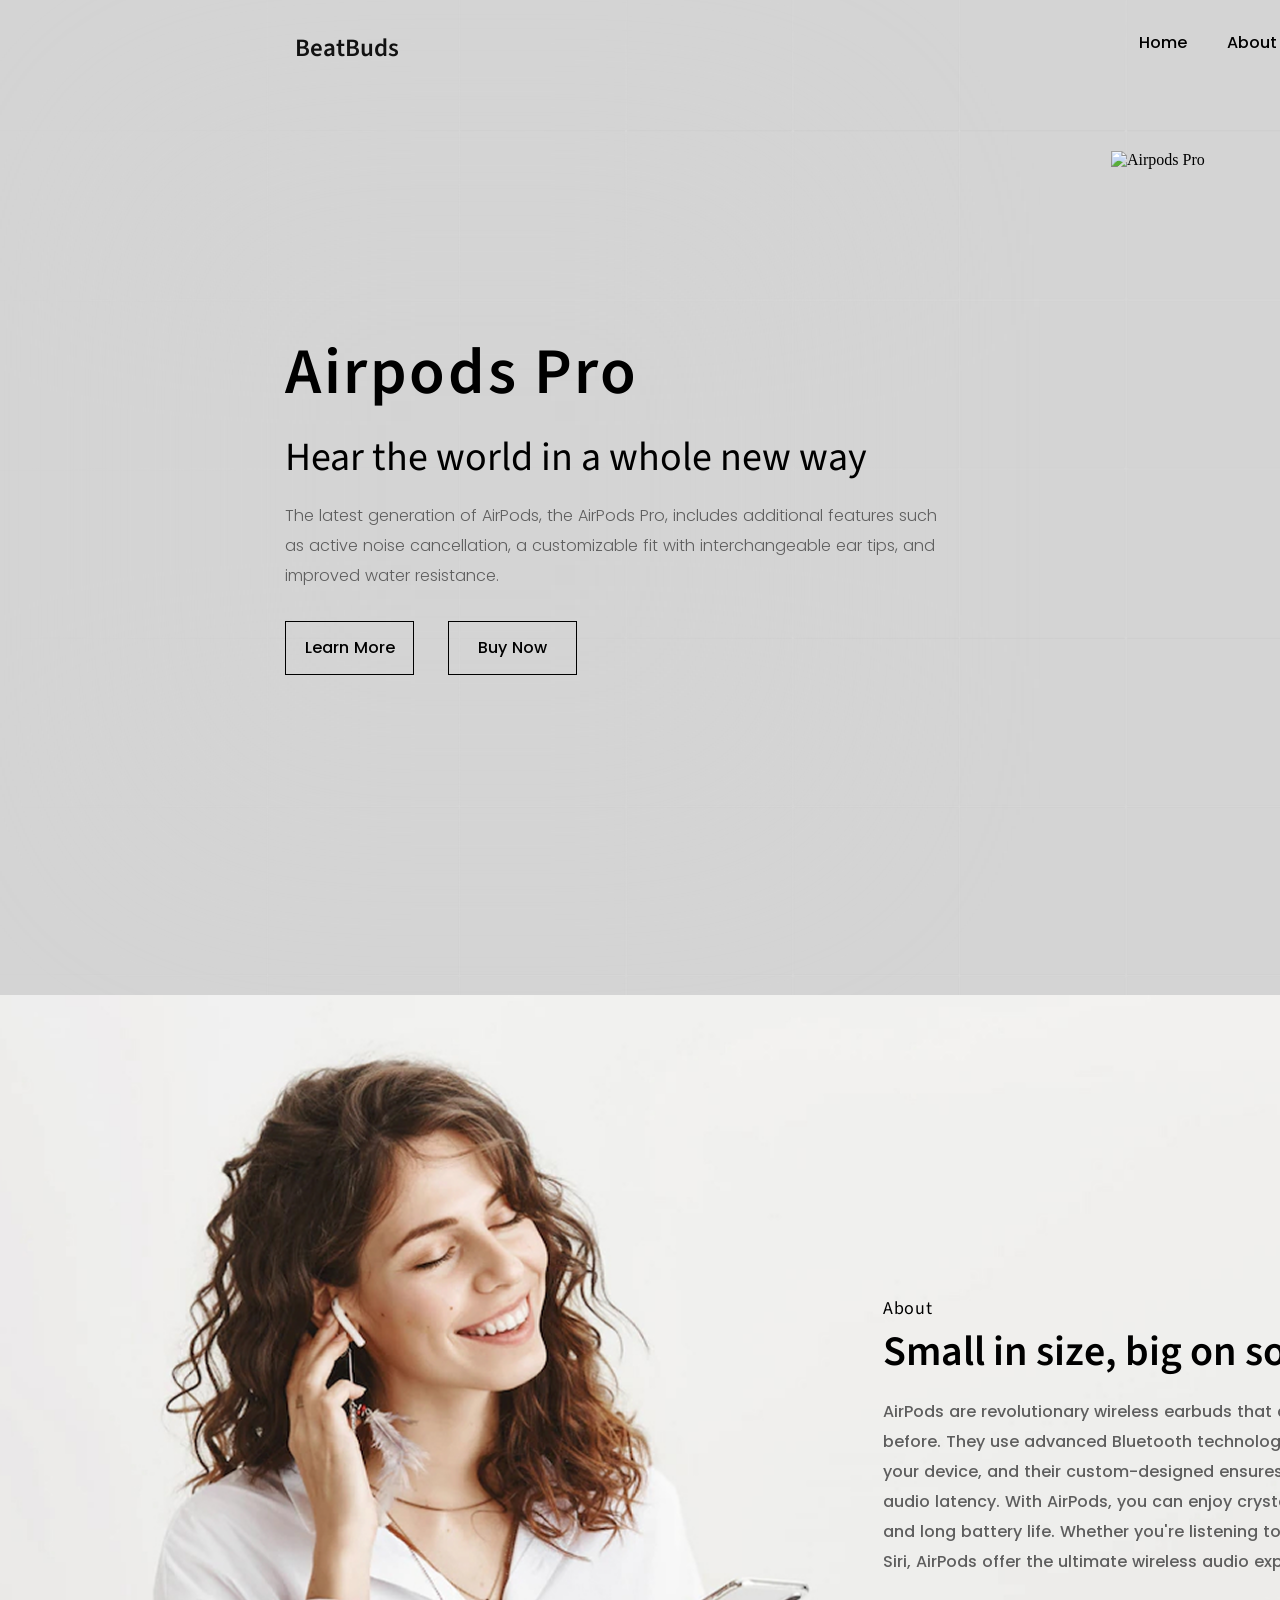
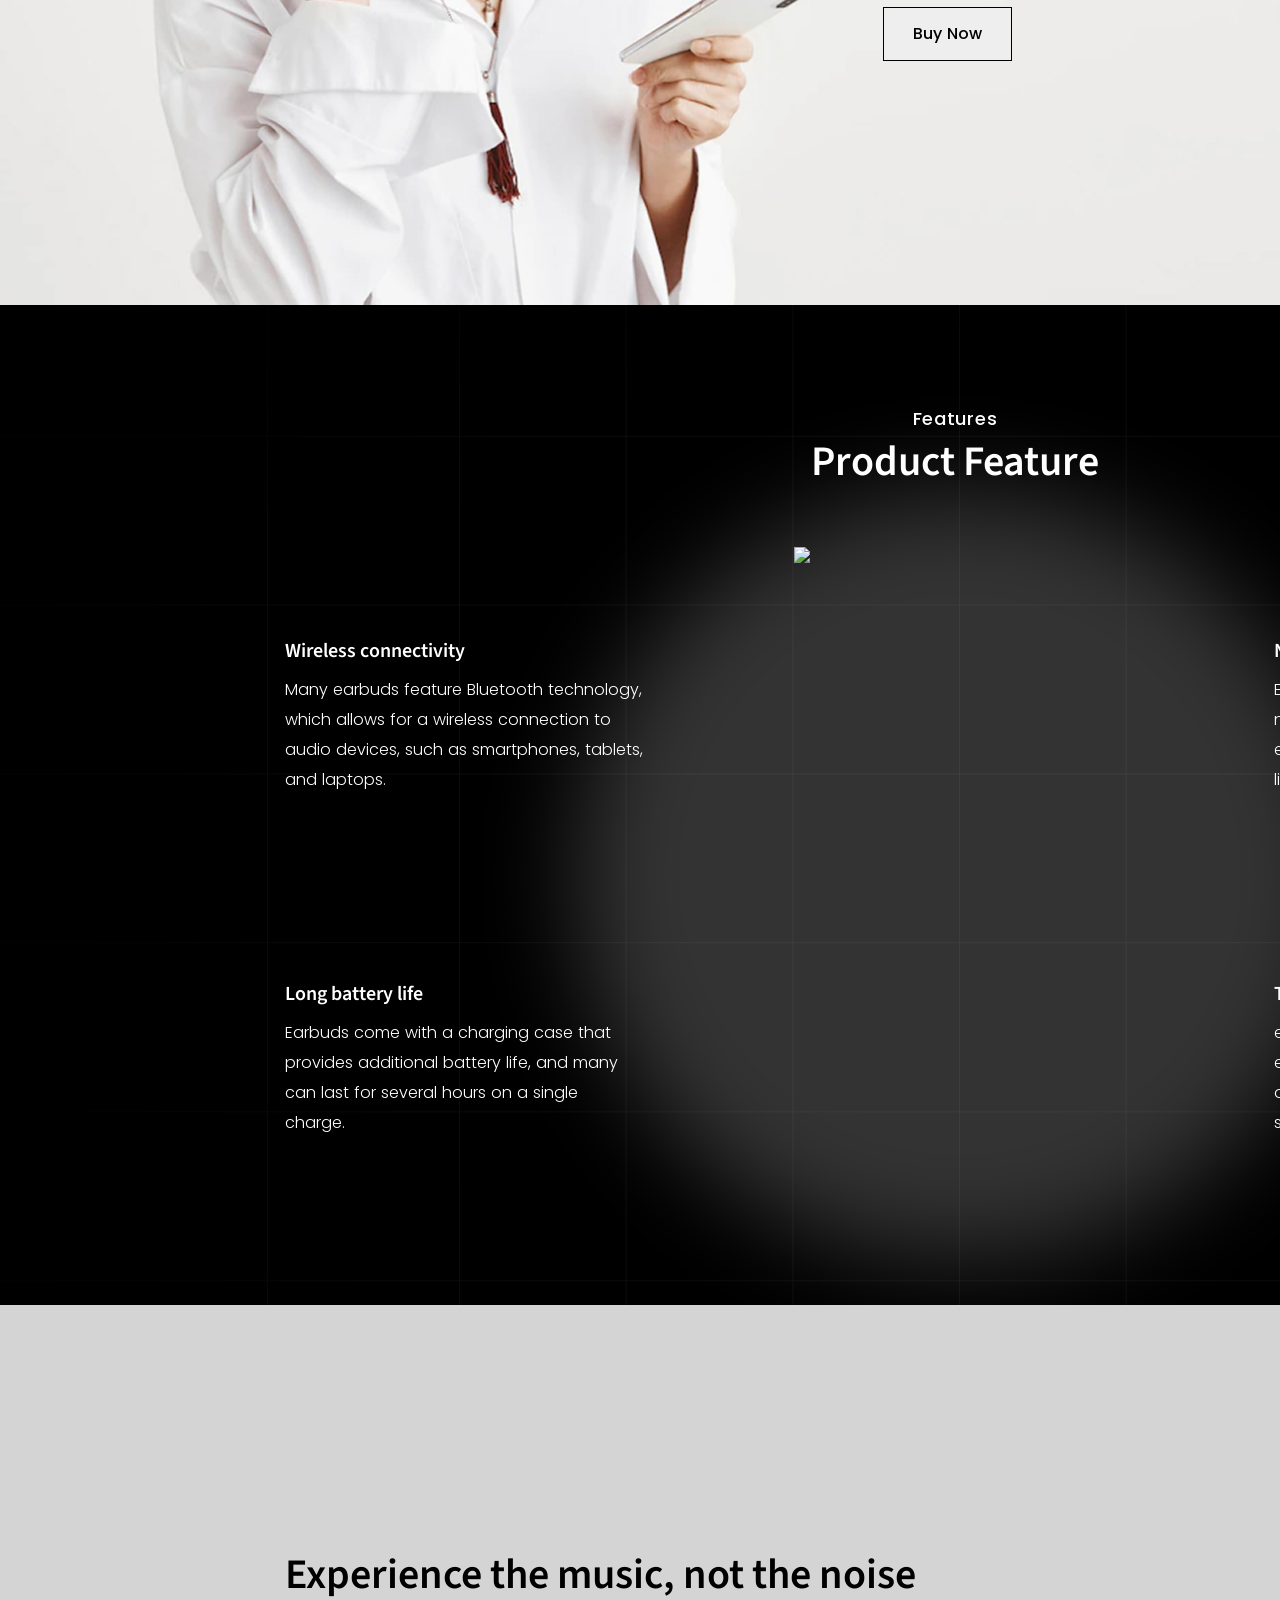
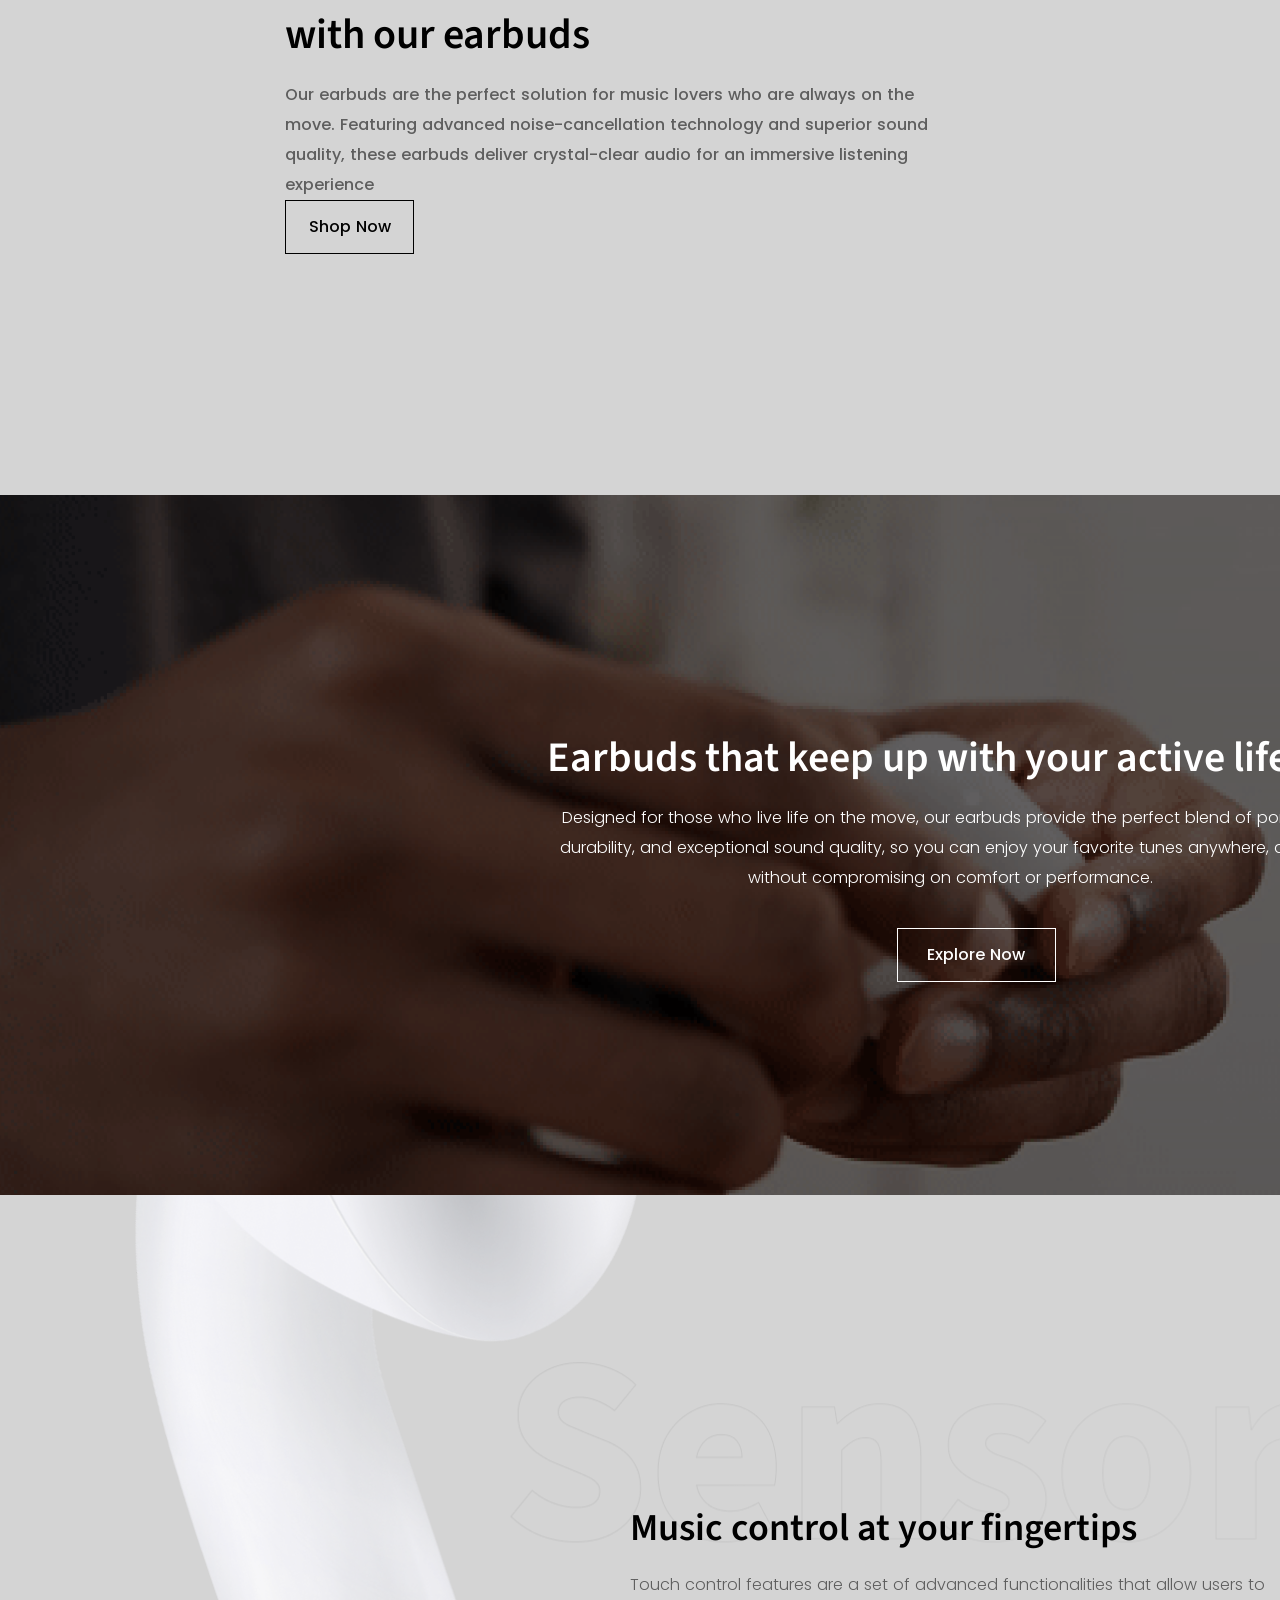
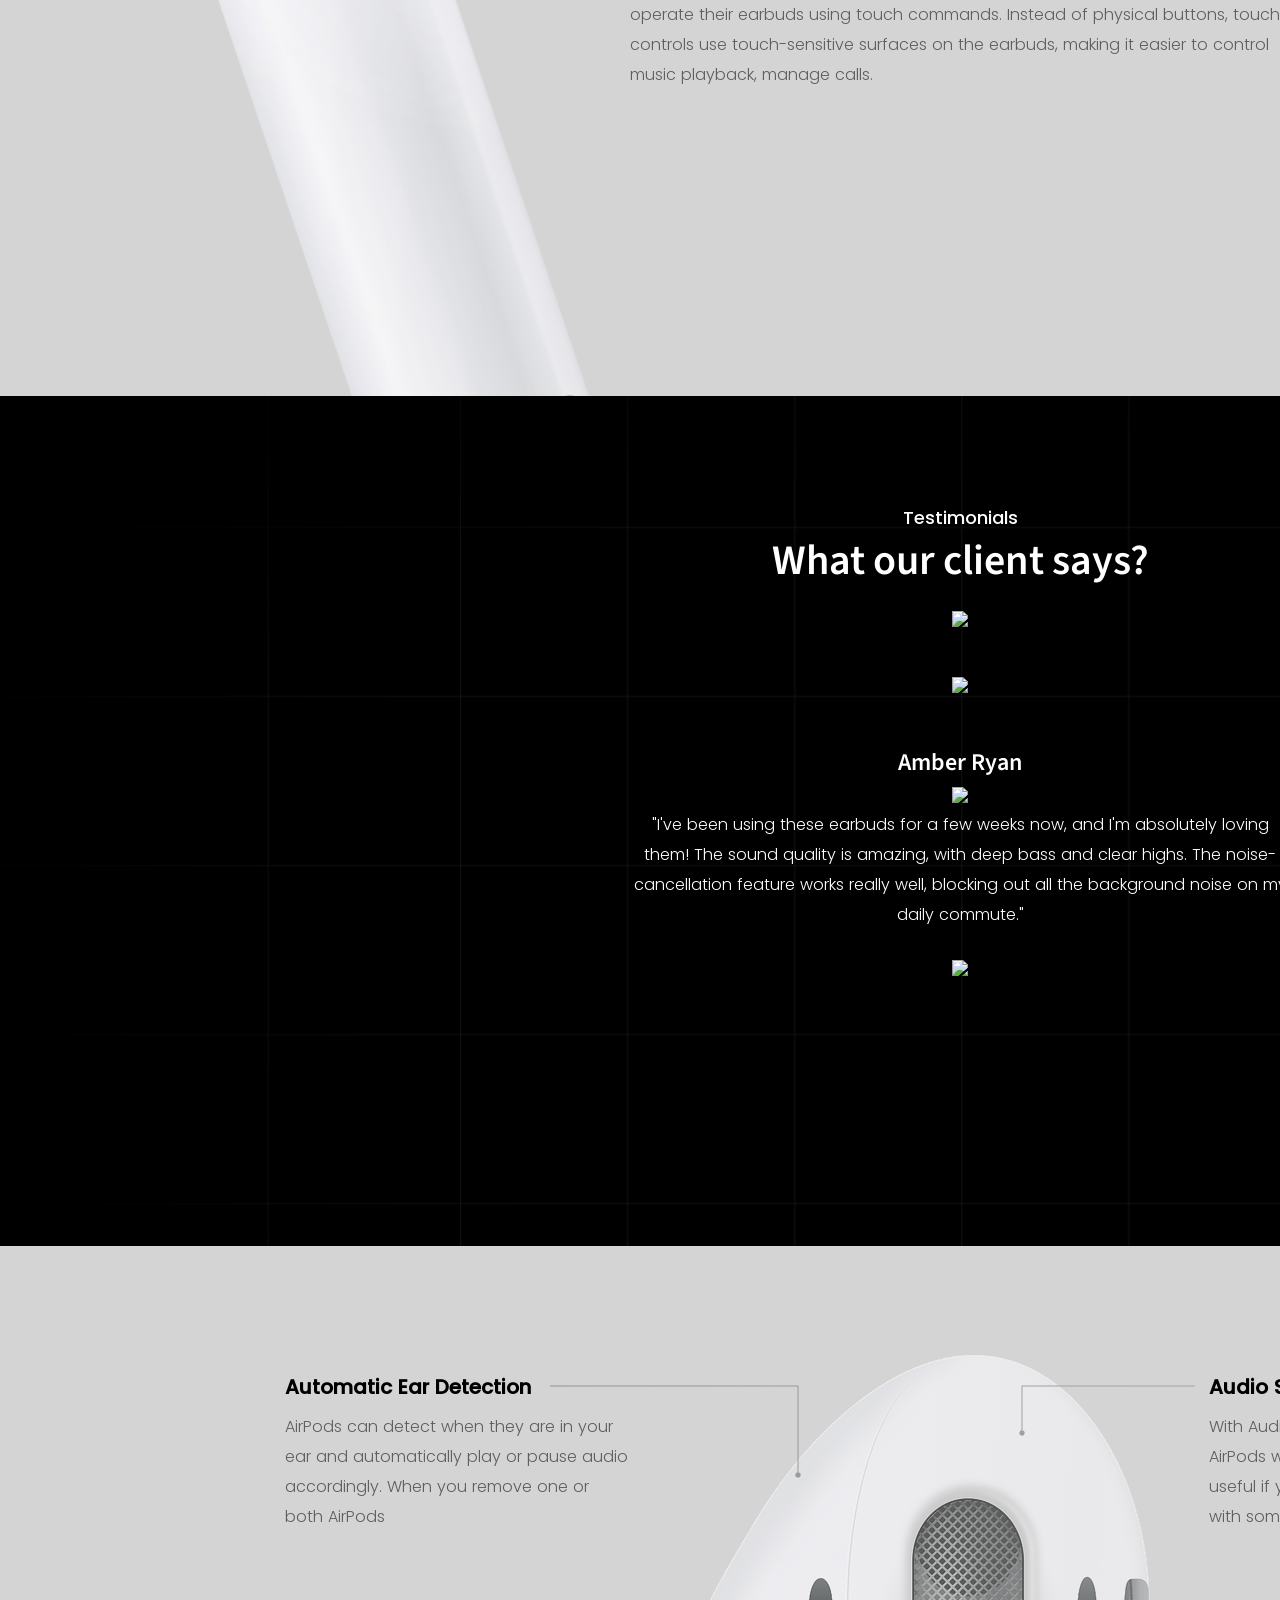
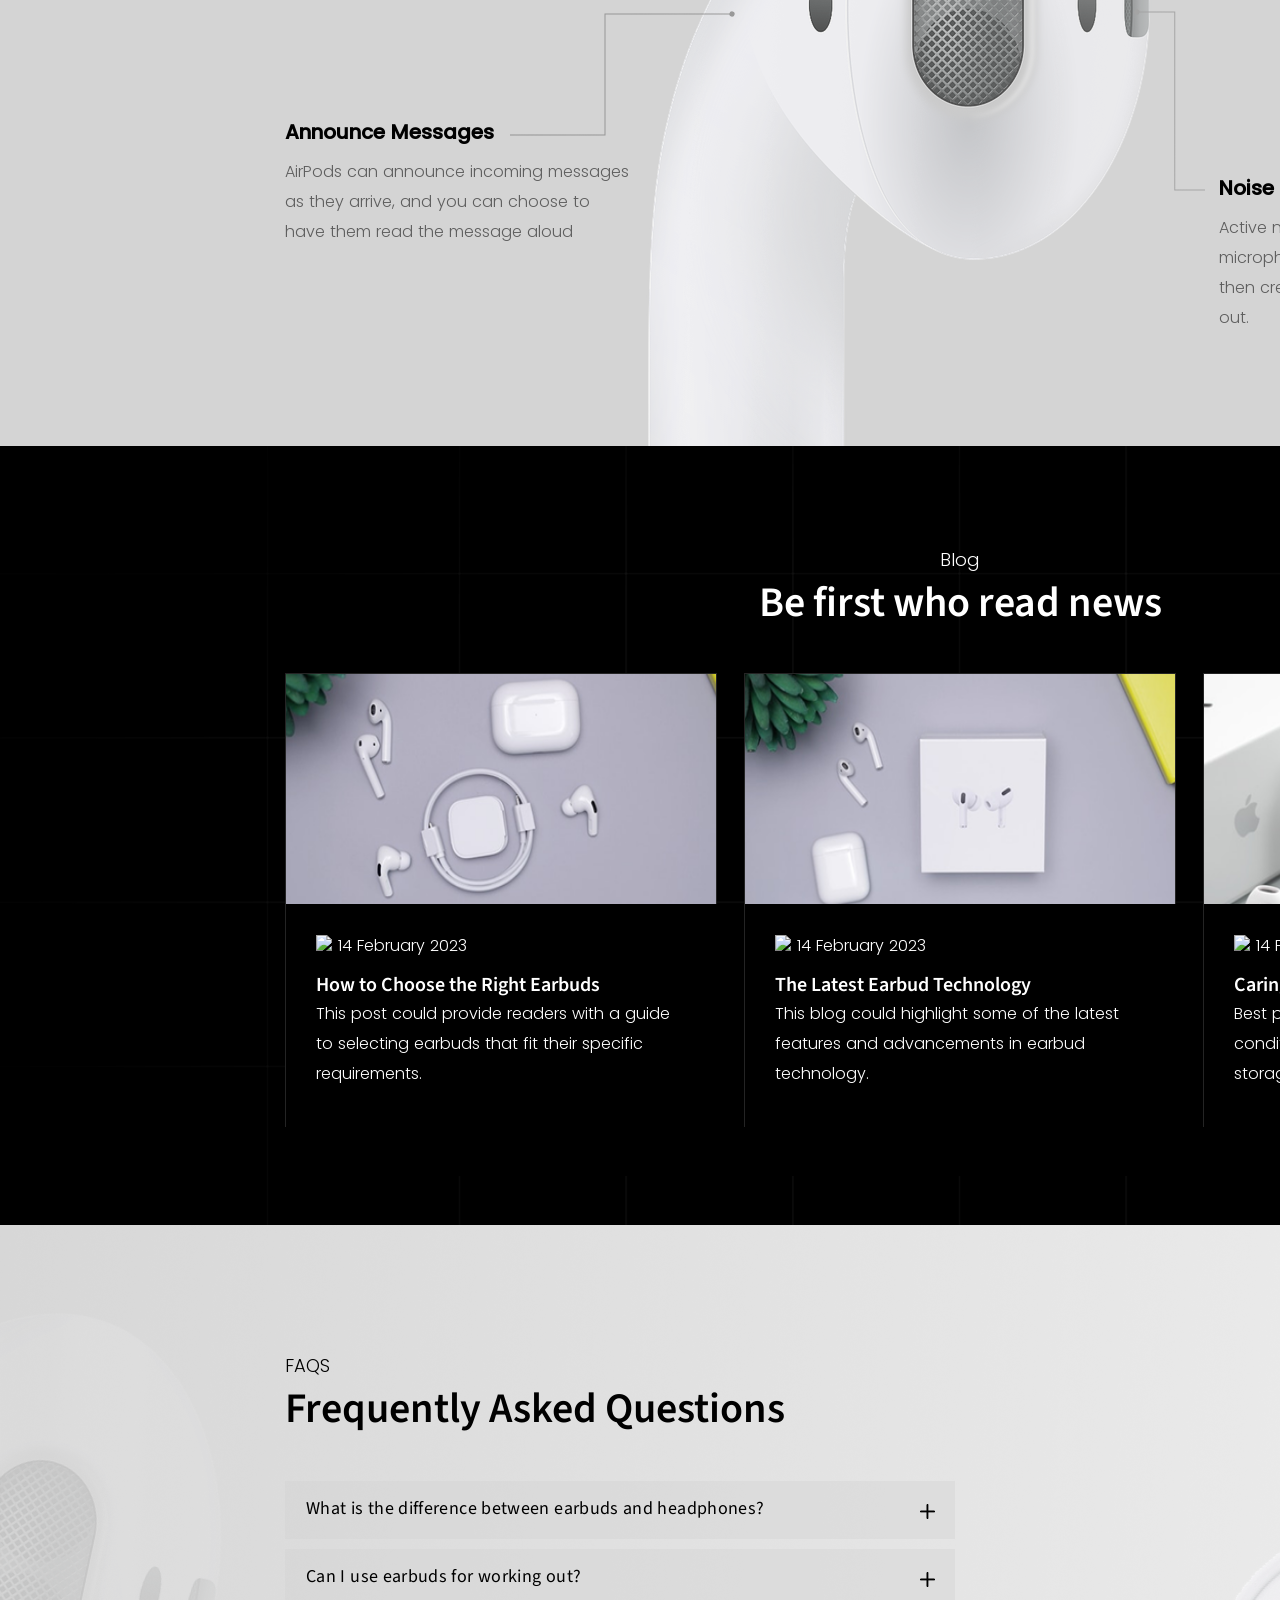
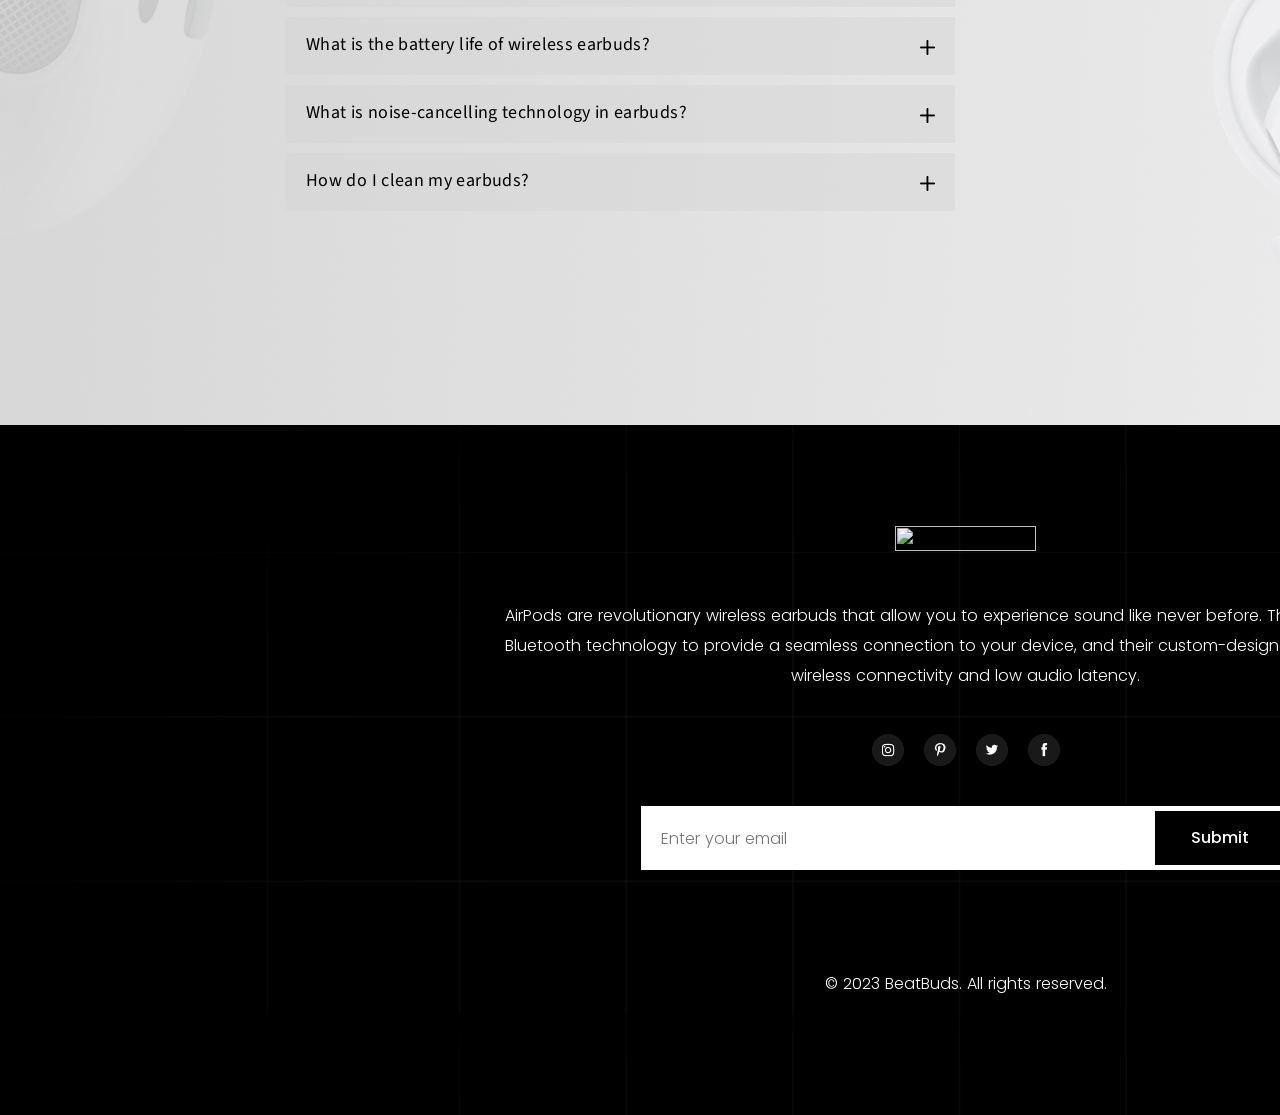
==== commit 948bc059: "Add files via upload" ====
--- a/index.html
+++ b/index.html
@@ -3,274 +3,212 @@
 <head>
     <meta charset="UTF-8">
     <meta name="viewport" content="width=device-width, initial-scale=1.0">
-    <link rel="stylesheet" href="./scss/main.css">
+    <link rel="stylesheet" href="css/main.css">
     <title>Document</title>
 </head>
 <body>
-    <header>
-        <nav>
-            <img src="./img/Group 3.png">
-            <div>
-                <a><p>О нас</p></a>
-                <a></a><p>Цены</p></a>
-                <a></a><p>Доставка</p></a>
-                <a></a><p>Блог</p></a>
-                <a></a><p>Контакты</p></a>
-            </div>
-            <input type="button" value="Позвонить">
-        </nav>
+    <div class="container">
+        <div class="nav">
+            <p class="nav_h">BeatBuds</p>
+            <div class="menu">
+                <input type="button" value="Home"class="nav_but">
+                <input type="button" value="About"class="nav_but">
+                <input type="button" value="Product"class="nav_but">
+                <input type="button" value="Contact"class="nav_but">
+                <div class="line"></div>
+                <img src="../BeatBuds/images/user.png" alt="user">
+                <img src="../BeatBuds/images/bag-2.png" alt="bag">
+            </div>
+        </div>
+        <div class="gradient_container_1">
+            
+        </div>
+        <div class="container_center">
+            <div class="text_center">
+            <h1 class="container_center_h">Airpods Pro</h1>
+            <h4 class="container_center_p">Hear the world in a whole new way</h4>
+            <p class="container_center_d">The latest generation of AirPods, the AirPods Pro, includes additional features such<br> as active noise cancellation, a customizable fit with interchangeable ear tips, and<br> improved water resistance.</p>
+            <a href="../BeatBuds/black_theme.html"><input type="button" value="Learn More" class="cent_but"></a>
+            <input type="button" value="Buy Now" class="cent_but">
+            </div>
+            <img src="../BeatBuds/images/airpods.png" alt="Airpods Pro">
+        </div>
+    </div>
+    <div class="container_1">
         <div class="container_1_content">
-            <div>
-                <h1>Сделаем пончики снова великими</h1>
-                <p>Мы готовим маленькие сладости, которые приносят большие улыбки в любой день и без повода</p>
-                <input type="button" value="Детальнее">
-            </div>
-            <img src="./img/header_img.png">
-        </div>
-    </header>
+            <p class="container_1_about">About</p>
+            <p class="container_1_h">Small in size, big on sound</p>
+            <p class="container_1_p">AirPods are revolutionary wireless earbuds that allow you to experience sound like never
+                 before. They use advanced Bluetooth technology to provide a seamless connection to your
+                  device, and their custom-designed ensures reliable wireless connectivity and low audio
+                   latency. With AirPods, you can enjoy crystal-clear sound, intuitive touch controls, and long
+                 battery life. Whether you're listening to music, taking phone calls, or activating Siri, AirPods offer
+                 the ultimate wireless audio experience.</p>
+            <input type="button" value="Buy Now" class="cent_but container_1_but">
+        </div>
+    </div>
     <div class="container_2">
-        <h1>Сладости на праздник</h1>
-
-        <div class="fotocert_line">
-
-            <div>
-                <img src="./img/birthday.png">
-                <div class="fotocert_block">
-                <p>День рождения</p>
-                <input type="button" value="Заказать">
-                </div>
-            </div>
-
-            <div>
-                <img src="./img/8_marta.png">
-            <div class="fotocert_block">
-                <p>8 марта</p>
-                <input type="button" value="Заказать">
-            </div>
-            </div>
-
-            <div>
-                <img src="./img/svadba.png">
-                <div class="fotocert_block">
-                <p>Свадьба</p>
-                <input type="button" value="Заказать">
-                </div>
-            </div>
-    </div>
-
-
-    <div class="fotocert_line2">
-
-            <div>
-                <img src="./img/den_vseh.png">
-                <div class="fotocert_block">
-                <p style="font-size: 30px;">День всех влюбленных</p>
-                <input type="button" value="Заказать">
-                </div>
-            </div>
-
-            <div>
-                <img src="./img/novi_god.png">
-            <div class="fotocert_block">
-                <p>Новый год</p>
-                <input type="button" value="Заказать">
-            </div>
-            </div>
-            
-            <div>
-                <img src="./img/corporative.png">
-                <div class="fotocert_block">
-                <p>Корпоратив</p>
-                <input type="button" value="Заказать">
-                </div>
-            </div>
-    </div>
-    </div>
-    <div class="container_3">
-        <h1 class="cont_3_h">Почему мы?</h1>
-        <div class="container_3_line">
-            <div>
-                <img src="./img/pochemu_mi1.png">
-                <h1>Мы работаем с любовью!</h1>
-                <p>Большой опыт и квалификация специалистов гарантирует безупречное качество заказов</p>
-            </div>
-             <div style="margin-top: 100px;">
-                <img src="./img/pochemu_mi2.png">
-                <h1>Бережная доставка заказа</h1>
-                <p>Мы упакуем все ваши маффины в коробки и доставим целыми и невридимыми</p>
-            </div>
-             <div>
-                <img src="./img/pochemu_mi3.png">
-                <h1>Натуральные продукты</h1>
-                <p>Отсутсвие в пончиках консервантов и красителей гарантирует безопасность для здоровья</p>
-            </div>
-        </div>
-        <div class="line_under">
-            <div> 
-                <h1>3</h1>
-                <p>года опыта</p>
-            </div>
-            <div> 
-                <h1>8000</h1>
-                <p>Проданных пончиков</p>
-            </div>
-            <div> 
-                <h1>1000</h1>
-                <p>Довольных покупателей</p>
-            </div>
-        </div>
-        </div>
-
-
+        <div class="top_block">
+            <p class="top_block_1">Features</p>
+            <p class="top_block_2">Product Feature</p>
+        </div>
+        <div class="left_block_1">
+            <p class="block_container_2_h">Wireless connectivity</p>
+            <p class="block_container_2_p">Many earbuds feature Bluetooth technology, which allows for a wireless connection to audio devices, such as smartphones, tablets, and laptops.</p>
+        </div>
+        <div class="left_block_2">
+            <p class="block_container_2_h">Long battery life</p>
+            <p class="block_container_2_p">Earbuds come with a charging case that provides additional battery life, and many can last for several hours on a single<br> charge.</p>
+        </div>
+        <div class="central_block"></div>
+        <img src="../BeatBuds/images/airpods_container_2.png" class="central_img">
+        <div class="right_block_1">
+            <p class="block_container_2_h">Noise isolation/cancellation</p>
+            <p class="block_container_2_p">Earbuds come with noise isolation or active noise cancellation features, which block out external noise and provide an immersive listening experience.</p>
+        </div>
+        <div class="right_block_2">
+            <p class="block_container_2_h">Touch controls</p>
+            <p class="block_container_2_p">earbuds allow you to tap on one or both earbuds to play or pause music, skip tracks, or answer and end phone calls also offer swipe gestures to adjust the volume.</p>
+        </div>
+        </div>
+        <div class="container_3">
+            <div class="container_3_center">
+                <p class="container_3_h">Experience the music, not the noise 
+with our earbuds</p>
+                <p class="container_3_p">Our earbuds are the perfect solution for music lovers who are always on the move. Featuring advanced noise-cancellation technology and superior sound quality, these earbuds deliver crystal-clear audio for an immersive listening experience</p>
+                <input type="button" value="Shop Now" class="cent_but">
+            </div>
+            <div class="container_3_circle"></div>
+            <img src="../BeatBuds/images/airpods_container_3.png" class="container_3_img">
+        </div>
         <div class="container_4">
-            <img src="./img/zacazhi_ponchik.png">   
-            <div>
-                <h1>Закажи пончик по фото</h1>
-                <input type="text" placeholder="Имя">
-                <input type="number" placeholder="Номер">
-                <input type="file" contenteditable="Выбирете пончик">
-                <input type="button" value="Заказать">
+            <div class="content_4">
+                <p class="content_4_h">Earbuds that keep up with your active lifestyle</p>
+                <p class="content_4_p">Designed for those who live life on the move, our earbuds provide the perfect blend of portability, durability, and exceptional sound quality, so you can enjoy your favorite tunes anywhere, anytime, without compromising on comfort or performance.</p>
+                <input type="button" value="Explore Now" class="cent_but_4">
             </div>
         </div>
         <div class="container_5">
-            <h1>Процесс реализации заказа</h1>
-            <div class="container_5_line">
-                <div>
-                    <div class="circle"><h1>1</h1></div>
-                    <h6>Утверждаем заказ</h6>
-                    <p>Получаем заказ и перезваниваем вам для уточнения деталей заказа</p>
-                </div>
-                <div>
-                    <div class="circle"><h1>2</h1></div>
-                    <h6>Готовим пончики</h6>
-                    <p>Готовим вкусные маффины по выбранному вами рецепту </p>
-                </div>
-                <div>
-                    <div class="circle"><h1>3</h1></div>
-                    <h6>Отправляем</h6>
-                    <p>Отправляем ваш заказ курьером</p>
-                </div>
-                <div>
-                    <div class="circle"><h1>4</h1></div>
-                    <h6>Получение заказа</h6>
-                    <p>После звонка курьера вы получаете свой заказ</p>
-                </div>
+            <div class="content_5">
+                <p class="content_5_h">Music control at your fingertips</p>
+                <p class="content_5_p">Touch control features are a set of advanced functionalities that allow users to operate their earbuds using touch commands. Instead of physical buttons, touch controls use touch-sensitive surfaces on the earbuds, making it easier to control music playback, manage calls.</p>
             </div>
         </div>
         <div class="container_6">
-            <h1>Что о нас говорят наши клиенты? </h1>
-                <div class="container_6_line">
-                <div>
-                    <img src="./img/otziv1.png">
-                    <p>Пончики просто бомба! Заказывала на день рождения дочери, все гости были в восторге. Спасибо за вкусные моменты!</p>
-                    <img src="./img/stars.png" class="stars">
-                    <h3>Анна Смирнова</h3>
-                </div>
-                <div>
-                    <img src="./img/otziv2.png">
-                    <p>Очень доволен качеством и обслуживанием. Пончики свежие и вкусные, доставка была быстрой. Рекомендую всем!</p>
-                    <img src="./img/stars.png" class="stars">
-                    <h3>Иван Петров</h3>
-                </div>
-                <div>
-                    <img src="./img/otziv3.png">
-                    <p>Заказывала пончики на корпоратив, все коллеги остались довольны. Отличный сервис и вкусные изделия!</p>
-                    <img src="./img/stars.png" class="stars" style="margin-top: 30px;">
-                    <h3>Елена Кузнецова</h3>
-                </div>
-            </div>
-            </div>
-            
-            <div class="container_7">
-            <div>
-                <h1>Оставте заявку!<br>Перезвоним в течение 5 минут</h1>
-                <p>Для заказа заполни форму</p>
-                <input type="text" placeholder="Имя">
-                <input type="number" placeholder="Номер">
-                <select>
-                    <option value="value1">Выбрать вкус пончика</option>
-                    <option value="value2">Пончик 1</option>
-                    <option value="value3">Пончик 2</option>
-                </select>
-                <input type="button" value="Заказать">
-            </div>
-            <img src="./img/zayavka.png">
-            </div>
-
-            <div class="container_8">
-                <h1>Наш блог</h1>
-                <div class="container_8_line">
-                    <div>
-                        <img src="./img/blog1.png">
-                        <p>7 рецептов самых вкусных шоколадных пончиков</p>
-                        <input type="button" value="Подробнее">
-                    </div>
-                    <div>
-                        <img src="./img/blog2.png">
-                        <p>Лучшие начинки для пончиков:как приготовить?</p>
-                        <input type="button" value="Подробнее">
-                    </div>
-                    <div>
-                        <img src="./img/blog3.png">
-                        <p>Как сделать воздушный крем для пончиков?</p>
-                        <input type="button" value="Подробнее">
-                    </div>
-                </div>
-                <div class="container_8_part2">
-                    <div>
-                        <div>
-                            <h1>Где мы находимся?</h1>
-                            <p>Кондитерская “Donald's Donuts” находится по адресу г.Ижевск.ул. Цветочная, 6</p>
-                        </div>
-                        <div>
-                            <h1>Время работы:</h1>
-                            <p>Пн - Пт. 08.00-18:00<br>
-                                Cб: 08:00 - 15:00<br>
-                                Вс: выходной</p>
-                        </div>
-                        <div>
-                            <h1>Наши контакты:</h1>
-                            <p>Кондитерская “Donald's Donuts” находится по адресу г.Ижевск.ул. Цветочная, 6</p>
-                        </div>
-                    </div>
-                    <div class="map"><script type="text/javascript" charset="utf-8" async src="https://api-maps.yandex.ru/services/constructor/1.0/js/?um=constructor%3Ac94ee1d3d00815ae4bba329782272dc9e84ad24457e15f6297fef709e9cf8ced&amp;lang=ru_RU&amp;scroll=false"></script></div>
-                </div>
-            </div>
-            <div class="container_9">
-                <div class="block9">
-                <h1>Сделай заказ!</h1>
-                <div>
-                    <p>Порадуй себя чем-то вкусненьким. позвони и закажи маффин прямо сейчас!</p>
-                    <input type="button" value="Заказать">
-                </div>
-                </div>
-            </div>
-            <footer>
-                <div>
-                    <img src="./img/Group 4.png" class="black_logo">
-                    <p>Мы готовим маленькие сладости <br>которые приносят большие улыбки<br> в любой день и без повода</p>
-                </div>
-                <div>
-                    <h4 style="margin-right: 33px;">Информация</h4>
-                    <p>Почему мы?</p>
-                    <p>Как сделать заказ?</p>
-                    <p>Оплата и доставка</p>
-                </div>
-                <div>
-                    <h4>Служба поддержки</h4>
-                    <p>Обратная связь</p>
-                    <p>Возврат пончиков</p>
-                    <p>Отзывы</p>
-                </div>
-                <div>
-                    <h4 style="margin-bottom: 10px;">Служба поддержки</h4>
-                    <img src="./img/max.png"style="margin-bottom: 10px;">
-                    <img src="./img/max.png"style="margin-bottom: 10px;">
-                    <img src="./img/max.png"style="margin-bottom: 10px;">
-                </div>
-            </footer>
-            <div class="footer_down">
-                    <p>2026год. Григорьев Ростислав</p>
-                </div>
+            <div class="title_6">
+                <p class="title_6_small">Testimonials</p>
+                <p class="title_6_big">What our client says?</p>
+            </div>
+            <img src="../BeatBuds/images/Group 150.png" class="content_6">
+            <div class="title_6_down">
+                <p class="title_6_down_big">Amber Ryan</p>
+                <img src="../BeatBuds/images/Frame 1002.png" class="content_6_stars">
+                <p class="title_6_down_small">"I've been using these earbuds for a few weeks now, and I'm absolutely loving them! The sound quality is amazing, with deep bass and clear highs. The noise-cancellation feature works really well, blocking out all the background noise on my daily commute."</p>
+            </div>
+            <img src="../BeatBuds/images/Navigation Dots.png" class="Navigation_dot">
+            <img src="../BeatBuds/images/5_container_icons.png" class="content_6_icons">
+        </div>
+        <div class="container_7">
+            <div class="title_7_lu">
+                <p class="title_7_big">Automatic Ear Detection</p>
+                <p class="title_7_small">AirPods can detect when they are in your ear and automatically play or pause audio accordingly. When you remove one or both AirPods</p>
+            </div>
+            <div class="title_7_ld">
+                <p class="title_7_big">Announce Messages</p>
+                <p class="title_7_small">AirPods can announce incoming messages as they arrive, and you can choose to have them read the message aloud</p>
+            </div>
+            <div class="title_7_ru">
+                <p class="title_7_big">Audio Sharing</p>
+                <p class="title_7_small">With Audio Sharing, you can share audio from your AirPods with another person's AirPods. This feature is useful if you want to watch a movie or listen to music with someone else.</p>
+            </div>
+            <div class="title_7_rd">
+                <p class="title_7_big">Noise Cancellation</p>
+                <p class="title_7_small">Active noise cancellation (ANC) headphones use microphones to detect and analyze external noise, then create an opposing sound wave to cancel it out.</p>
+            </div>
+        </div>
+        <div class="container_8">
+           <div class="title_8">
+            <p class="title_8_p">Blog</p>
+            <p class="title_8_h">Be first who read news</p>
+           </div>
+           <div class="content_8">
+            <div class="content_8_b c8b_1">
+                <div class="content_8_text">
+                    <p class="date_8"><img src="../BeatBuds/images/calendar.png" class="img_8">14 February 2023</p>
+                    <p class="content_8_big">How to Choose the Right Earbuds</p>
+                    <p class="content_8_small">This post could provide readers with a guide<br> to selecting earbuds that fit their specific<br> requirements.</p>
+                </div>
+            </div>
+            <div class="content_8_b c8b_2">
+                <div class="content_8_text">
+                    <p class="date_8"><img src="../BeatBuds/images/calendar.png" class="img_8">14 February 2023</p>
+                    <p class="content_8_big">The Latest Earbud Technology</p>
+                    <p class="content_8_small">This blog could highlight some of the latest <br>features and advancements in earbud<br> technology.</p>
+                </div>
+            </div>
+            <div class="content_8_b c8b_3">
+                <div class="content_8_text">
+                    <p class="date_8"><img src="../BeatBuds/images/calendar.png" class="img_8">14 February 2023</p>
+                    <p class="content_8_big">Caring for Your Earbuds</p>
+                    <p class="content_8_small">Best practices for keeping their earbuds in top<br> condition, including cleaning instructions,<br> storage recommendations.</p>
+                </div>
+            </div>
+           </div>
+        </div>
+        <div class="container_9">
+            <div class="content_9">
+                <div class="text_9">
+                    <p class="p_small_9">FAQs</p>
+                    <p class="p_big_9">Frequently Asked Questions</p>
+                </div>
+                <div class="choice">
+                    <div class="choice_part">
+                        <div class="choice_verh">
+                        <p>What is the difference between earbuds and headphones?</p>
+                        <div class="img_cont_9"></div>
+                        </div>
+                        <p class="choice_niz">Battery life varies depending on the specific earbud model, but most<br> wireless earbuds can last anywhere from 4 to 10 hours on a single charge.</p>
+                    </div>
+                    <div class="choice_part">
+                        <div class="choice_verh">
+                        <p>Can I use earbuds for working out?</p>
+                        <div class="img_cont_9"></div>
+                        </div>
+                        <p class="choice_niz">Battery life varies depending on the specific earbud model, but most<br> wireless earbuds can last anywhere from 4 to 10 hours on a single charge.</p>
+                    </div>
+                    <div class="choice_part">
+                        <div class="choice_verh">
+                        <p>What is the battery life of wireless earbuds?</p>
+                        <div class="img_cont_9"></div>
+                        </div>
+                        <p class="choice_niz">Battery life varies depending on the specific earbud model, but most<br> wireless earbuds can last anywhere from 4 to 10 hours on a single charge.</p>
+                    </div>
+                    <div class="choice_part">
+                        <div class="choice_verh">
+                        <p>What is noise-cancelling technology in earbuds?</p>
+                        <div class="img_cont_9"></div>
+                        </div>
+                        <p class="choice_niz">Battery life varies depending on the specific earbud model, but most<br> wireless earbuds can last anywhere from 4 to 10 hours on a single charge.</p>
+                    </div>
+                    <div class="choice_part">
+                        <div class="choice_verh">
+                        <p>How do I clean my earbuds?</p>
+                        <div class="img_cont_9"></div>
+                        </div>
+                        <p class="choice_niz">Battery life varies depending on the specific earbud model, but most<br> wireless earbuds can last anywhere from 4 to 10 hours on a single charge.</p>
+                    </div>
+                </div>
+            </div>
+        </div>
+        <footer>
+            <img src="../BeatBuds/images/logo_footer.png" class="footer_logo">
+            <p>AirPods are revolutionary wireless earbuds that allow you to experience sound like never before. They use advanced<br> Bluetooth technology to provide a seamless connection to your device, and their custom-designed ensures reliable<br> wireless connectivity and low audio latency. </p>
+            <div class="footer_icons"></div>
+            <div class="footer_input">
+                <input type="text" placeholder="Enter your email" class="footer_input_text">
+                <input type="button" value="Submit" class="footer_input_but">
+            </div>
+            <p class="footer_copyright">© 2023 BeatBuds. All rights reserved.</p>
+        </footer>
 </body>
 </html>
--- a/css/main.css
+++ b/css/main.css
@@ -0,0 +1,1933 @@
+@font-face {
+  font-family: SemiBold;
+  src: url(../fonts/SourceSans3-SemiBold.ttf);
+}
+@font-face {
+  font-family: Popins_medium;
+  src: url(../fonts/Poppins-Medium.woff);
+}
+@font-face {
+  font-family: Regular;
+  src: url(../fonts/SourceSans3-Regular.ttf);
+}
+@font-face {
+  font-family: PopinsLight;
+  src: url(../fonts/Poppins-Light.woff);
+}
+.p_big_9, .content_8_big, .title_8_h, .title_6_down_big, .title_6_big, .content_5_h, .content_4_h, .container_3_h, .block_container_2_h, .top_block_2, .container_1_h, .container_center_h_black, .nav_h_black, .container_center_h, .nav_h {
+  font-family: SemiBold;
+  font-style: normal;
+}
+
+* {
+  margin: 0;
+  padding: 0;
+}
+
+.gradient_container_1 {
+  position: absolute;
+  width: 696px;
+  height: 696px;
+  left: 135px;
+  top: 145px;
+  background-color: #d4d4d4;
+  opacity: 0.45;
+  filter: blur(115px);
+}
+
+.container {
+  width: 1920px;
+  height: 955px;
+  background-color: #d4d4d4;
+  padding-bottom: 30px;
+  background-image: url(../images/Rectangle.png);
+  padding-top: 10px;
+}
+
+.nav {
+  display: flex;
+  align-items: center;
+  padding: 20px;
+  width: 1370px;
+  height: 36px;
+  margin-left: 285px;
+  gap: 740px;
+}
+
+.nav_h {
+  font-size: 25px;
+  margin-left: -10px;
+}
+
+.nav_but {
+  font-family: Popins_medium;
+  height: 24px;
+  font-style: normal;
+  font-weight: 500;
+  font-size: 16px;
+  line-height: 24px;
+  color: #000000;
+  border: none;
+  background-color: #d4d4d4;
+}
+
+.nav_but:hover {
+  font-weight: bold;
+}
+
+.menu {
+  display: flex;
+  flex-direction: row;
+  align-items: flex-start;
+  padding: 0px;
+  gap: 40px;
+  margin-right: 0;
+}
+
+.line {
+  width: 0px;
+  height: 24px;
+  border: 1px solid rgba(0, 0, 0, 0.37);
+}
+
+.container_center_h {
+  font-weight: 600;
+  font-size: 65px;
+  line-height: 93px;
+  letter-spacing: 0.04em;
+  color: #000000;
+}
+
+.container_center {
+  margin-top: 240px;
+  margin-left: 285px;
+}
+
+.container_center_p {
+  margin-top: 10px;
+  font-family: Regular;
+  font-style: normal;
+  font-weight: 400;
+  font-size: 40px;
+  line-height: 57px;
+  color: #000000;
+}
+
+.container_center_d {
+  font-family: PopinsLight;
+  font-style: normal;
+  font-weight: 300;
+  font-size: 16px;
+  line-height: 30px;
+  color: #5E5E5E;
+  margin-top: 15px;
+}
+
+.cent_but {
+  width: 129px;
+  height: 54px;
+  border: 1px solid black;
+  font-family: Popins_medium;
+  font-weight: 500;
+  font-size: 16px;
+  line-height: 24px;
+  color: #000000;
+  background-color: transparent;
+  transition: background-color 0.5s, color;
+  transition: width 0.5s;
+  margin: 30px;
+  margin-left: 0;
+}
+
+.cent_but:hover {
+  background-color: black;
+  width: 150px;
+  color: white;
+}
+
+.container_center {
+  display: flex;
+}
+
+.text_center {
+  z-index: 2;
+}
+
+.container_center img {
+  position: absolute;
+  left: 1111px;
+  top: 151px;
+}
+
+.gradient_container_black {
+  position: absolute;
+  width: 696px;
+  height: 696px;
+  left: 1100px;
+  top: 145px;
+  background-color: #d4d4d4;
+  opacity: 0.2;
+  filter: blur(115px);
+  border-radius: 50%;
+}
+
+.container_black {
+  width: 1920px;
+  height: 955px;
+  background-color: #d4d4d4;
+  padding-bottom: 30px;
+  padding-top: 10px;
+  background-color: #000000;
+}
+
+.nav_black {
+  display: flex;
+  align-items: center;
+  padding: 20px;
+  width: 1370px;
+  height: 36px;
+  margin-left: 285px;
+  gap: 740px;
+}
+
+.nav_h_black {
+  font-size: 25px;
+  margin-left: -10px;
+  color: #eeeeee;
+}
+
+.nav_but_black {
+  font-family: Popins_medium;
+  height: 24px;
+  font-style: normal;
+  font-weight: 500;
+  font-size: 16px;
+  line-height: 24px;
+  color: #eeeeee;
+  border: none;
+  background-color: #000000;
+}
+
+.nav_but_black:hover {
+  font-weight: bold;
+}
+
+.menu_black {
+  display: flex;
+  flex-direction: row;
+  align-items: flex-start;
+  padding: 0px;
+  gap: 40px;
+  margin-right: 0;
+}
+
+.line_black {
+  width: 0px;
+  height: 24px;
+  border: 1px solid rgba(125, 125, 125, 0.37);
+}
+
+.container_center_h_black {
+  font-weight: 600;
+  font-size: 65px;
+  line-height: 93px;
+  letter-spacing: 0.04em;
+  color: #ffffff;
+}
+
+.container_center_p_black {
+  margin-top: 10px;
+  font-family: Regular;
+  font-style: normal;
+  font-weight: 400;
+  font-size: 40px;
+  line-height: 57px;
+  color: #ffffff;
+}
+
+.container_center {
+  margin-top: 240px;
+  margin-left: 285px;
+}
+
+.container_center_d_black {
+  font-family: PopinsLight;
+  font-style: normal;
+  font-weight: 300;
+  font-size: 16px;
+  line-height: 30px;
+  color: #ffffff;
+  margin-top: 15px;
+}
+
+.cent_but_black {
+  width: 129px;
+  height: 54px;
+  border: 1px solid rgb(255, 255, 255);
+  font-family: Popins_medium;
+  font-weight: 500;
+  font-size: 16px;
+  line-height: 24px;
+  color: #ffffff;
+  background-color: transparent;
+  transition: background-color 0.5s, color;
+  transition: width 0.5s;
+  margin: 30px;
+  margin-left: 0;
+}
+
+.cent_but_black:hover {
+  background-color: rgb(255, 255, 255);
+  width: 150px;
+  color: rgb(0, 0, 0);
+}
+
+.container_center_black {
+  display: flex;
+}
+
+.text_center {
+  z-index: 2;
+}
+
+.img_black {
+  position: absolute;
+  left: 1111px;
+  top: 200px;
+}
+
+.container_1 {
+  width: 1920px;
+  height: 910px;
+  background-image: url(../images/container_2.png);
+  background-size: cover;
+  position: relative;
+}
+
+.container_1_content {
+  width: 752px;
+  height: 366px;
+  position: absolute;
+  top: 300px;
+  left: 883px;
+}
+
+.container_1_but {
+  background-color: #eeeeee;
+}
+
+.container_1_about {
+  font-family: Regular;
+  width: 57px;
+  height: 27px;
+  font-style: normal;
+  font-weight: 400;
+  font-size: 18px;
+  line-height: 27px;
+  letter-spacing: 0.04em;
+  color: #000000;
+}
+
+.container_1_h {
+  font-weight: 600;
+  font-size: 42px;
+  line-height: 60px;
+  color: #000000;
+  margin-bottom: 15px;
+}
+
+.container_1_p {
+  font-family: Popins_medium;
+  font-style: normal;
+  font-weight: 300;
+  font-size: 16px;
+  line-height: 30px;
+  color: #5E5E5E;
+}
+
+.container_2 {
+  background-image: url(../images/container_2_img.png);
+  width: 1920px;
+  height: 1000px;
+  position: relative;
+  background-color: #000000;
+}
+
+.top_block_1 {
+  font-family: Popins_medium;
+  font-style: normal;
+  font-weight: 400;
+  font-size: 18px;
+  line-height: 27px;
+  text-align: center;
+  letter-spacing: 0.04em;
+  color: #FFFFFF;
+}
+
+.top_block_2 {
+  font-weight: 700;
+  font-size: 42px;
+  line-height: 60px;
+  text-align: center;
+  text-transform: capitalize;
+  color: #FFFFFF;
+}
+
+.top_block {
+  position: absolute;
+  top: 100px;
+  left: 811px;
+}
+
+.left_block_1 {
+  position: absolute;
+  top: 332px;
+  left: 285px;
+  width: 361px;
+  height: 120px;
+}
+
+.block_container_2_h {
+  height: 28px;
+  font-weight: 600;
+  font-size: 20px;
+  line-height: 28px;
+  color: #FFFFFF;
+  margin-bottom: 10px;
+}
+
+.block_container_2_p {
+  font-family: PopinsLight;
+  font-style: normal;
+  font-weight: 300;
+  font-size: 16px;
+  line-height: 30px;
+  color: #FFFFFF;
+}
+
+.left_block_2 {
+  position: absolute;
+  top: 675px;
+  left: 285px;
+  width: 361px;
+  height: 120px;
+}
+
+.central_block {
+  position: absolute;
+  width: 768px;
+  height: 768px;
+  background: #FFFFFF;
+  opacity: 0.2;
+  filter: blur(50px);
+  border-radius: 50%;
+  top: 186px;
+  left: 576px;
+}
+
+.central_img {
+  top: 242px;
+  left: 794px;
+  position: absolute;
+}
+
+.right_block_1 {
+  position: absolute;
+  top: 332px;
+  left: 1274px;
+  width: 361px;
+  height: 120px;
+}
+
+.right_block_2 {
+  position: absolute;
+  top: 675px;
+  left: 1274px;
+  width: 361px;
+  height: 120px;
+}
+
+.container_3 {
+  width: 1920px;
+  height: 790px;
+  position: relative;
+  background-color: #d4d4d4;
+}
+
+.container_3_center {
+  width: 675px;
+  height: 309px;
+  position: relative;
+  top: 240px;
+  left: 285px;
+}
+
+.container_3_h {
+  width: 645px;
+  height: 120px;
+  font-weight: 600;
+  font-size: 42px;
+  line-height: 60px;
+  color: #000000;
+}
+
+.container_3_p {
+  width: 675px;
+  height: 90px;
+  font-family: Popins_medium;
+  font-style: normal;
+  font-weight: 300;
+  font-size: 16px;
+  line-height: 30px;
+  color: #5E5E5E;
+  margin-top: 15px;
+}
+
+.container_3_circle {
+  border-radius: 50%;
+  position: absolute;
+  width: 598px;
+  height: 598px;
+  background: #FFFFFF;
+  opacity: 0.4;
+  filter: blur(125px);
+  top: 101px;
+  left: 715px;
+  z-index: -1;
+}
+
+.container_3_img {
+  position: absolute;
+  bottom: 0;
+  right: 0;
+}
+
+.container_4 {
+  background-image: url(../images/video.png);
+  width: 1920px;
+  height: 700px;
+  position: relative;
+  background-size: cover;
+  display: flex;
+  align-items: center;
+  justify-content: center;
+}
+
+.content_4_h {
+  font-weight: 600;
+  font-size: 42px;
+  line-height: 60px;
+  color: #FFFFFF;
+}
+
+.content_4_p {
+  width: 808px;
+  height: 90px;
+  font-family: PopinsLight;
+  font-style: normal;
+  font-weight: 300;
+  font-size: 16px;
+  line-height: 30px;
+  text-align: center;
+  color: #FFFFFF;
+}
+
+.content_4 {
+  display: flex;
+  flex-direction: column;
+  justify-content: center;
+  text-align: center;
+  gap: 15px;
+  padding-top: 40px;
+}
+
+.cent_but_4 {
+  background: transparent;
+  width: 159px;
+  height: 54px;
+  border: 1px solid white;
+  font-family: Popins_medium;
+  font-weight: 500;
+  font-size: 16px;
+  line-height: 24px;
+  color: white;
+  transition: background-color 0.5s, color;
+  margin: 20px;
+  margin-left: 0;
+  margin-left: 350px;
+}
+
+.cent_but_4:hover {
+  background-color: white;
+  color: black;
+  border-color: black;
+}
+
+.container_5 {
+  background-image: url(../images/container_5_img.png);
+  width: 1290px;
+  height: 495px;
+  position: relative;
+  background-size: cover;
+  background-color: #d4d4d4;
+  padding-left: 630px;
+  padding-top: 306px;
+}
+
+.content_5 {
+  width: 660px;
+  height: 180px;
+}
+
+.content_5_h {
+  font-weight: 600;
+  font-size: 38px;
+  line-height: 54px;
+  color: #000000;
+}
+
+.content_5_p {
+  margin-top: 15px;
+  font-family: PopinsLight;
+  font-style: normal;
+  font-weight: 300;
+  font-size: 16px;
+  line-height: 30px;
+  color: #5E5E5E;
+}
+
+.container_6 {
+  background-image: url(../images/Rectangle_conent_6.png);
+  padding-top: 20px;
+  width: 1920px;
+  height: 830px;
+  position: relative;
+  background-size: cover;
+  background-color: #000000;
+  display: flex;
+  align-items: center;
+  flex-direction: column;
+}
+
+.title_6_small {
+  font-family: Popins_medium;
+  font-style: normal;
+  font-weight: 400;
+  font-size: 18px;
+  line-height: 27px;
+  color: #FFFFFF;
+}
+
+.title_6 {
+  margin-top: 88px;
+  width: 379px;
+  height: 87px;
+  display: flex;
+  flex-direction: column;
+  align-items: center;
+}
+
+.title_6_big {
+  font-weight: 600;
+  font-size: 42px;
+  line-height: 60px;
+  color: #FFFFFF;
+}
+
+.content_6 {
+  margin-top: 86px;
+}
+
+.title_6_down {
+  margin-top: 53px;
+  display: flex;
+  flex-direction: column;
+  align-items: center;
+  margin-bottom: 30px;
+}
+
+.title_6_down_big {
+  font-weight: 600;
+  font-size: 24px;
+  line-height: 34px;
+  color: #FFFFFF;
+}
+
+.title_6_down_small {
+  width: 654px;
+  height: 120px;
+  font-family: PopinsLight;
+  font-style: normal;
+  font-weight: 300;
+  font-size: 16px;
+  line-height: 30px;
+  text-align: center;
+  color: #FFFFFF;
+  flex: none;
+  order: 2;
+  flex-grow: 0;
+}
+
+.content_6_stars {
+  margin: 7px;
+}
+
+.content_6_icons {
+  position: absolute;
+  top: 215px;
+}
+
+.container_7 {
+  background-image: url(../images/7_container.png);
+  width: 1920px;
+  height: 800px;
+  position: relative;
+  background-size: cover;
+  background-color: #d4d4d4;
+  display: flex;
+  align-items: center;
+  flex-direction: column;
+}
+
+.title_7_big {
+  font-family: Popins_medium;
+  font-style: normal;
+  font-weight: 600;
+  font-size: 20px;
+  line-height: 30px;
+  color: #000000;
+}
+
+.title_7_small {
+  font-family: PopinsLight;
+  font-style: normal;
+  margin-top: 10px;
+  font-weight: 300;
+  font-size: 16px;
+  line-height: 30px;
+  color: #5E5E5E;
+}
+
+.title_7_lu {
+  width: 345px;
+  height: 130px;
+  position: absolute;
+  top: 126px;
+  left: 285px;
+}
+
+.title_7_ld {
+  width: 345px;
+  height: 130px;
+  position: absolute;
+  top: 471px;
+  left: 285px;
+}
+
+.title_7_ru {
+  width: 426px;
+  height: 160px;
+  position: absolute;
+  top: 126px;
+  left: 1209px;
+}
+
+.title_7_rd {
+  width: 426px;
+  height: 160px;
+  position: absolute;
+  top: 527px;
+  left: 1219px;
+}
+
+.container_8 {
+  width: 1920px;
+  height: 779px;
+  position: relative;
+  background-size: cover;
+  background-color: #000000;
+  display: flex;
+  flex-direction: column;
+  background-image: url(../images/container_8_background.png);
+}
+
+.title_8 {
+  margin-top: 100px;
+}
+
+.title_8_p {
+  font-family: PopinsLight;
+  font-style: normal;
+  font-weight: 400;
+  font-size: 18px;
+  line-height: 27px;
+  text-align: center;
+  color: #FFFFFF;
+}
+
+.title_8_h {
+  font-weight: 600;
+  font-size: 42px;
+  line-height: 60px;
+  text-align: center;
+  color: #FFFFFF;
+}
+
+.content_8 {
+  width: 1350px;
+  height: 452px;
+  margin-left: 285px;
+  margin-top: 40px;
+  display: flex;
+  justify-content: space-between;
+}
+
+.content_8_b {
+  background-position: top;
+  border: 1px solid #242424;
+  width: 430px;
+  height: 452px;
+  background-repeat: no-repeat;
+  background-color: #000000;
+  background-size: 441px 258px;
+  transition: background-size 1s ease;
+}
+
+.content_8_b:hover {
+  background-size: 485px 284px;
+  transition: background-size 1s ease;
+}
+
+.c8b_1 {
+  background-image: url(../images/img_1_8.png);
+}
+
+.c8b_2 {
+  background-image: url(../images/img_2_8.png);
+}
+
+.c8b_3 {
+  background-image: url(../images/img_3_8.png);
+}
+
+.content_8_text {
+  margin-top: 230px;
+  padding: 30px;
+  height: 222px;
+  width: 430px;
+  gap: 10px;
+  text-align: left;
+  background-color: #000000;
+  padding-bottom: 20px;
+}
+
+.date_8 {
+  font-family: PopinsLight;
+  font-style: normal;
+  font-weight: 300;
+  font-size: 16px;
+  line-height: 24px;
+  text-align: left;
+  color: #FFFFFF;
+  padding-bottom: 13px;
+}
+
+.img_8 {
+  margin-right: 6px;
+}
+
+.content_8_big {
+  font-weight: 600;
+  font-size: 20px;
+  line-height: 28px;
+  text-align: left;
+  color: #FFFFFF;
+}
+
+.content_8_small {
+  font-family: PopinsLight;
+  font-style: normal;
+  font-weight: 300;
+  font-size: 16px;
+  line-height: 30px;
+  color: #FFFFFF;
+}
+
+.container_9 {
+  display: grid;
+  width: 1920px;
+  height: 800px;
+  position: relative;
+  background-size: cover;
+  background: linear-gradient(91.24deg, #d4d4d4 -9.94%, rgba(216, 216, 216, 0) 150.38%);
+  background-image: url(../images/container_9.png);
+}
+
+.content_9 {
+  margin-left: 285px;
+  margin-top: 127px;
+}
+
+.p_small_9 {
+  font-family: PopinsLight;
+  font-style: normal;
+  font-weight: 400;
+  font-size: 1.125rem;
+  line-height: 27px;
+  text-align: left;
+  text-transform: uppercase;
+  color: #000000;
+}
+
+.p_big_9 {
+  font-weight: 600;
+  font-size: 2.625rem;
+  line-height: 60px;
+  text-align: left;
+  text-transform: capitalize;
+  color: #000000;
+}
+
+.choice {
+  margin-top: 42px;
+}
+
+.choice_part {
+  width: 670px;
+  height: 45px;
+  background: rgba(209, 209, 209, 0.39);
+  padding-top: 13px;
+  transition: all 0.4s ease;
+  position: relative;
+  overflow: hidden;
+  margin-bottom: 10px;
+}
+
+.choice_verh {
+  display: flex;
+  justify-content: space-between;
+}
+
+.choice_verh p {
+  font-family: Regular;
+  font-style: normal;
+  font-weight: 400;
+  font-size: 1.125rem;
+  line-height: 30px;
+  letter-spacing: 0.02em;
+  color: #000000;
+  margin-left: 21px;
+}
+
+.img_cont_9 {
+  margin-right: 20px;
+  margin-top: 10px;
+  width: 15px;
+  height: 15px;
+  background-image: url(../images/plus.png);
+  transition: all 0.4s ease;
+}
+
+.choice_part:hover {
+  height: 136px;
+}
+
+.choice_part:hover .img_cont_9 {
+  background-image: url(../images/minus.png);
+  height: 1.88px;
+}
+
+.choice_niz {
+  font-family: PopinsLight;
+  font-style: normal;
+  font-weight: 300;
+  font-size: 1rem;
+  line-height: 30px;
+  color: #5E5E5E;
+  display: none;
+  transition: all 0.4s ease;
+}
+
+.choice_part:hover .choice_niz {
+  display: block;
+  margin-top: 10px;
+  margin-left: 20px;
+}
+
+footer {
+  background-image: url(../images/footer.png);
+  height: 589px;
+  width: 1915px;
+  background-color: #000000;
+  display: flex;
+  flex-direction: column;
+  align-items: center;
+  padding-top: 101px;
+  padding-left: 8px;
+}
+
+.footer_logo {
+  width: 141px;
+  height: 25px;
+}
+
+footer p {
+  width: 938px;
+  height: 90px;
+  font-family: PopinsLight;
+  font-style: normal;
+  font-weight: 300;
+  font-size: 1rem;
+  line-height: 30px;
+  text-align: center;
+  color: #FFFFFF;
+  margin-top: 50px;
+}
+
+.footer_icons {
+  width: 188px;
+  height: 32px;
+  background-image: url(../images/footer_icons.png);
+  background-size: cover;
+  margin-top: 43px;
+}
+
+.footer_input {
+  margin-top: 40px;
+  display: flex;
+  gap: 10px;
+  width: 644px;
+  height: 64px;
+  background-color: #FFFFFF;
+  align-items: center;
+  padding-right: 5px;
+}
+
+.footer_input input[type=text] {
+  width: 500px;
+  height: 64px;
+  border: none;
+  padding-left: 20px;
+  font-family: PopinsLight;
+  font-style: normal;
+  font-weight: 300;
+  font-size: 1rem;
+  line-height: 30px;
+  color: #000000;
+  outline: none;
+}
+
+.footer_input input[type=button] {
+  width: 134px;
+  height: 54px;
+  border: none;
+  background-color: #000000;
+  color: #FFFFFF;
+  font-family: Popins_medium;
+  font-style: normal;
+  font-weight: 500;
+  font-size: 1rem;
+  line-height: 24px;
+  cursor: pointer;
+  transition: all 0.4s ease;
+}
+
+.footer_input input[type=button]:hover {
+  width: 134px;
+  height: 54px;
+  border: none;
+  background-color: #FFFFFF;
+  color: #000000;
+  font-family: Popins_medium;
+  font-style: normal;
+  font-weight: 500;
+  font-size: 1rem;
+  line-height: 24px;
+  cursor: pointer;
+  transition: all 0.4s ease;
+}
+
+.footer_copyright {
+  margin-top: 103px;
+  font-family: PopinsLight;
+  font-style: normal;
+  font-weight: 300;
+  font-size: 1rem;
+  line-height: 21px;
+  color: #FFFFFF;
+}
+
+@media screen and (max-width: 600px) {
+  * {
+    margin: 0;
+    padding: 0;
+  }
+  .gradient_container_1 {
+    position: absolute;
+    width: 296px;
+    height: 296px;
+    left: 30px;
+    top: 145px;
+    background: #FFFFFF;
+    opacity: 0.45;
+    filter: blur(115px);
+  }
+  .container {
+    overflow: hidden;
+    width: 100%;
+    height: 955px;
+    background-color: #d4d4d4;
+    padding-bottom: 30px;
+    background-image: url(../images/Rectangle.png);
+    padding-top: 10px;
+  }
+  .nav {
+    display: flex;
+    align-items: center;
+    padding: 10px;
+    width: 100%;
+    margin-left: 10px;
+    gap: 5px;
+    flex-wrap: wrap;
+  }
+  .nav_h {
+    font-family: SemiBold;
+    font-size: 1, 5625rem;
+    margin-left: -10px;
+    margin-bottom: 10px;
+  }
+  .nav_but {
+    font-family: Popins_medium;
+    height: 24px;
+    font-style: normal;
+    font-weight: 500;
+    font-size: 1rem;
+    line-height: 24px;
+    color: #000000;
+    border: none;
+    background-color: #d4d4d4;
+  }
+  .nav_but:hover {
+    font-weight: bold;
+  }
+  .menu {
+    display: flex;
+    flex-wrap: wrap;
+    flex-direction: row;
+    align-items: center;
+    padding: 0px;
+    gap: 15px;
+  }
+  .line {
+    width: 0px;
+    height: 24px;
+    border: 1px solid rgba(0, 0, 0, 0.37);
+  }
+  .container_center_h {
+    font-family: SemiBold;
+    font-style: normal;
+    font-weight: 600;
+    font-size: 4, 625rem;
+    line-height: 93px;
+    letter-spacing: 0.04em;
+    color: #000000;
+  }
+  .container_center {
+    margin-top: 200px;
+    margin-left: 10px;
+  }
+  .container_center_p {
+    margin-top: 10px;
+    font-family: Regular;
+    font-style: normal;
+    font-weight: 400;
+    font-size: 2, 5rem;
+    line-height: 57px;
+    color: #000000;
+  }
+  .container_center_d {
+    font-family: PopinsLight;
+    font-style: normal;
+    font-weight: 300;
+    font-size: 1rem;
+    line-height: 30px;
+    color: #5E5E5E;
+    margin-top: 15px;
+  }
+  .cent_but {
+    width: 159px;
+    height: 54px;
+    border: 1px solid black;
+    font-family: Popins_medium;
+    font-weight: 500;
+    font-size: 1rem;
+    line-height: 24px;
+    color: #000000;
+    background-color: transparent;
+    transition: background-color 0.5s, color;
+    transition: width 0.5s;
+    margin: 10px;
+    margin-left: 0;
+  }
+  .cent_but:hover {
+    background-color: black;
+    width: 179px;
+    color: white;
+  }
+  .container_center {
+    display: flex;
+  }
+  .text_center {
+    z-index: 2;
+  }
+  .container_center img {
+    position: absolute;
+    left: 0px;
+    top: 151px;
+    filter: opacity(50%);
+  }
+  .container_1 {
+    overflow: hidden;
+    width: 100%;
+    height: 910px;
+    background-size: cover;
+    background-position: 10% 60%;
+    position: relative;
+    background-image: none;
+    background-color: #FFFFFF;
+  }
+  .container_1_content {
+    width: 350px;
+    height: 500px;
+    position: absolute;
+    top: 200px;
+    left: 10px;
+    display: flex;
+    flex-direction: column;
+  }
+  .container_1_but {
+    background-color: transparent;
+    height: 30px;
+  }
+  .container_1_about {
+    font-family: Regular;
+    width: 57px;
+    height: 27px;
+    font-style: normal;
+    font-weight: 400;
+    font-size: 1, 125rem;
+    line-height: 27px;
+    letter-spacing: 0.04em;
+    color: #000000;
+  }
+  .container_1_h {
+    font-family: SemiBold;
+    font-style: normal;
+    font-weight: 600;
+    font-size: 2, 625rem;
+    line-height: 60px;
+    color: #000000;
+    margin-bottom: 15px;
+  }
+  .container_1_p {
+    font-family: Popins_medium;
+    font-style: normal;
+    font-weight: 300;
+    font-size: 1rem;
+    line-height: 30px;
+    color: #5E5E5E;
+  }
+  .container_2 {
+    overflow: hidden;
+    background-image: url(../images/container_2_img.png);
+    width: 100%;
+    height: 1500px;
+    position: relative;
+    background-color: #000000;
+  }
+  .top_block_1 {
+    font-family: Popins_medium;
+    font-style: normal;
+    font-weight: 400;
+    font-size: 1, 125rem;
+    line-height: 27px;
+    text-align: center;
+    letter-spacing: 0.04em;
+    color: #FFFFFF;
+  }
+  .top_block_2 {
+    font-family: SemiBold;
+    font-style: normal;
+    font-weight: 700;
+    font-size: 2, 625rem;
+    line-height: 60px;
+    text-align: center;
+    text-transform: capitalize;
+    color: #FFFFFF;
+  }
+  .top_block {
+    position: absolute;
+    top: 100px;
+    left: 60px;
+  }
+  .left_block_1 {
+    position: absolute;
+    display: flex;
+    flex-direction: column;
+    align-items: center;
+    top: 250px;
+    left: 20px;
+    width: 361px;
+    height: 120px;
+  }
+  .block_container_2_h {
+    height: 28px;
+    font-family: SemiBold;
+    font-style: normal;
+    font-weight: 600;
+    font-size: 1, 25rem;
+    line-height: 28px;
+    color: #FFFFFF;
+    margin-bottom: 10px;
+  }
+  .block_container_2_p {
+    font-family: PopinsLight;
+    font-style: normal;
+    font-weight: 300;
+    font-size: 1rem;
+    line-height: 30px;
+    color: #FFFFFF;
+  }
+  .left_block_2 {
+    position: absolute;
+    display: flex;
+    flex-direction: column;
+    align-items: center;
+    top: 450px;
+    left: 20px;
+    width: 361px;
+    height: 120px;
+  }
+  .central_block {
+    position: absolute;
+    width: 300px;
+    height: 300px;
+    background: #FFFFFF;
+    opacity: 0.2;
+    filter: blur(50px);
+    border-radius: 50%;
+    top: 625px;
+    left: 50px;
+  }
+  .central_img {
+    top: 625px;
+    left: 100px;
+    position: absolute;
+    width: 150px;
+    height: 300px;
+  }
+  .right_block_1 {
+    position: absolute;
+    display: flex;
+    flex-direction: column;
+    align-items: center;
+    top: 1000px;
+    left: 20px;
+    width: 361px;
+    height: 120px;
+  }
+  .right_block_2 {
+    position: absolute;
+    display: flex;
+    flex-direction: column;
+    align-items: center;
+    top: 1200px;
+    left: 20px;
+    width: 361px;
+    height: 120px;
+  }
+  .container_3 {
+    overflow: hidden;
+    width: 100%;
+    height: 790px;
+    position: relative;
+    background-color: #d4d4d4;
+    padding-top: -100px;
+  }
+  .container_3_center {
+    position: absolute;
+    top: 100px;
+    width: 360px;
+    height: 600px;
+    margin-left: -260px;
+    z-index: 3;
+  }
+  .container_3_h {
+    width: 360px;
+    height: 240px;
+    font-family: SemiBold;
+    font-style: normal;
+    font-weight: 600;
+    font-size: 2, 625rem;
+    line-height: 60px;
+    color: #000000;
+  }
+  .container_3_p {
+    width: 360px;
+    height: 200px;
+    font-family: Popins_medium;
+    font-style: normal;
+    font-weight: 300;
+    font-size: 1rem;
+    line-height: 30px;
+    color: #5E5E5E;
+    margin-top: 30px;
+  }
+  .container_3_circle {
+    border-radius: 50%;
+    position: absolute;
+    width: 598px;
+    height: 598px;
+    background: #FFFFFF;
+    opacity: 0.4;
+    filter: blur(125px);
+    top: 101px;
+    left: 715px;
+    z-index: -1;
+  }
+  .container_3_img {
+    position: absolute;
+    bottom: 0;
+    right: 0;
+  }
+  .container_4 {
+    overflow: hidden;
+    background-image: url(../images/video.png);
+    width: 100%;
+    height: 700px;
+    position: relative;
+    background-size: cover;
+    display: flex;
+    align-items: center;
+    justify-content: center;
+  }
+  .content_4_h {
+    font-family: SemiBold;
+    font-style: normal;
+    font-weight: 600;
+    font-size: 2.625rem;
+    line-height: 60px;
+    width: 370px;
+    color: #FFFFFF;
+  }
+  .content_4_p {
+    width: 370px;
+    height: 90px;
+    font-family: PopinsLight;
+    font-style: normal;
+    font-weight: 300;
+    font-size: 1rem;
+    line-height: 30px;
+    text-align: center;
+    color: #FFFFFF;
+  }
+  .content_4 {
+    display: flex;
+    flex-direction: column;
+    justify-content: center;
+    text-align: center;
+    gap: 15px;
+    width: 380px;
+    padding-top: 40px;
+  }
+  .cent_but_4 {
+    background: transparent;
+    width: 159px;
+    height: 54px;
+    border: 1px solid white;
+    font-family: Popins_medium;
+    font-weight: 500;
+    font-size: 1rem;
+    line-height: 24px;
+    color: white;
+    transition: background-color 0.5s, color;
+    margin: 20px;
+    margin-top: 100px;
+    margin-left: 100px;
+  }
+  .cent_but_4:hover {
+    background-color: white;
+    color: black;
+    border-color: black;
+  }
+  .container_5 {
+    overflow: hidden;
+    background-image: url(../images/container_5_img.png);
+    width: 100%;
+    height: 495px;
+    position: relative;
+    background-size: cover;
+    background-color: #d4d4d4;
+    padding-left: 10px;
+    padding-top: 250px;
+  }
+  .content_5 {
+    width: 380px;
+    height: 180px;
+  }
+  .content_5_h {
+    font-family: SemiBold;
+    font-style: normal;
+    font-weight: 600;
+    font-size: 2, 375rem;
+    line-height: 54px;
+    color: #000000;
+  }
+  .content_5_p {
+    margin-top: 15px;
+    font-family: PopinsLight;
+    font-style: normal;
+    font-weight: 300;
+    font-size: 1rem;
+    line-height: 30px;
+    color: #5E5E5E;
+  }
+  .container_6 {
+    overflow: hidden;
+    background-image: url(../images/Rectangle_conent_6.png);
+    padding-top: 20px;
+    width: 100%;
+    height: 830px;
+    position: relative;
+    background-size: cover;
+    background-color: #000000;
+    display: flex;
+    align-items: center;
+    flex-direction: column;
+  }
+  .title_6_small {
+    font-family: Popins_medium;
+    font-style: normal;
+    font-weight: 400;
+    font-size: 1.125rem;
+    line-height: 27px;
+    color: #FFFFFF;
+  }
+  .title_6 {
+    margin-top: 88px;
+    width: 379px;
+    height: 87px;
+    display: flex;
+    flex-direction: column;
+    align-items: center;
+  }
+  .title_6_big {
+    font-family: SemiBold;
+    font-style: normal;
+    font-weight: 600;
+    font-size: 2.625rem;
+    line-height: 60px;
+    color: #FFFFFF;
+  }
+  .content_6 {
+    margin-top: 86px;
+    width: 350px;
+  }
+  .title_6_down {
+    margin-top: 53px;
+    display: flex;
+    flex-direction: column;
+    align-items: center;
+    margin-bottom: 30px;
+  }
+  .title_6_down_big {
+    font-family: SemiBold;
+    font-style: normal;
+    font-weight: 600;
+    font-size: 2.5rem;
+    line-height: 34px;
+    color: #FFFFFF;
+  }
+  .title_6_down_small {
+    width: 370px;
+    height: 120px;
+    font-family: PopinsLight;
+    font-style: normal;
+    font-weight: 300;
+    font-size: 1rem;
+    line-height: 30px;
+    text-align: center;
+    color: #FFFFFF;
+    flex: none;
+    order: 2;
+    flex-grow: 0;
+  }
+  .Navigation_dot {
+    margin-top: 70px;
+  }
+  .content_6_stars {
+    margin: 7px;
+  }
+  .content_6_icons {
+    display: none;
+    top: 215px;
+  }
+  .container_7 {
+    overflow: hidden;
+    background-image: url(../images/7_container.png);
+    width: 100%;
+    height: 850px;
+    position: relative;
+    background-size: cover;
+    background-color: #d4d4d4;
+    display: flex;
+    align-items: center;
+    flex-direction: column;
+  }
+  .title_7_big {
+    font-family: Popins_medium;
+    font-style: normal;
+    font-weight: 600;
+    font-size: 1.25rem;
+    line-height: 30px;
+    color: #000000;
+  }
+  .title_7_small {
+    font-family: PopinsLight;
+    font-style: normal;
+    margin-top: 10px;
+    font-weight: 300;
+    font-size: 1rem;
+    line-height: 30px;
+    color: #5E5E5E;
+  }
+  .title_7_lu {
+    display: flex;
+    flex-direction: column;
+    align-items: center;
+    width: 345px;
+    height: 130px;
+    position: absolute;
+    top: 70px;
+    left: 20px;
+  }
+  .title_7_ld {
+    display: flex;
+    flex-direction: column;
+    align-items: center;
+    width: 345px;
+    height: 130px;
+    position: absolute;
+    top: 471px;
+    left: 20px;
+  }
+  .title_7_ru {
+    display: flex;
+    flex-direction: column;
+    align-items: center;
+    width: 345px;
+    height: 160px;
+    position: absolute;
+    top: 260px;
+    left: 20px;
+  }
+  .title_7_rd {
+    display: flex;
+    flex-direction: column;
+    align-items: center;
+    width: 345px;
+    height: 160px;
+    position: absolute;
+    top: 650px;
+    left: 20px;
+  }
+  .container_8 {
+    overflow: hidden;
+    width: 100%;
+    height: 1700px;
+    position: relative;
+    background-size: cover;
+    background-color: #000000;
+    display: flex;
+    flex-direction: column;
+    background-image: url(../images/container_8_background.png);
+  }
+  .title_8 {
+    margin-top: 100px;
+  }
+  .title_8_p {
+    font-family: PopinsLight;
+    font-style: normal;
+    font-weight: 400;
+    font-size: 1.125rem;
+    line-height: 27px;
+    text-align: center;
+    color: #FFFFFF;
+  }
+  .title_8_h {
+    font-family: SemiBold;
+    font-style: normal;
+    font-weight: 600;
+    font-size: 2.625rem;
+    line-height: 60px;
+    text-align: center;
+    color: #FFFFFF;
+  }
+  .content_8 {
+    width: 350px;
+    height: 452px;
+    margin-left: 20px;
+    margin-top: 40px;
+    display: flex;
+    flex-direction: column;
+    justify-content: space-between;
+  }
+  .content_8_b {
+    background-position: top;
+    border: 1px solid #242424;
+    width: 350px;
+    height: 452px;
+    background-repeat: no-repeat;
+    background-color: #000000;
+    background-size: 350px 258px;
+    transition: background-size 1s ease;
+  }
+  .content_8_b:hover {
+    background-size: 340px 284px;
+    transition: background-size 1s ease;
+  }
+  .c8b_1 {
+    background-image: url(../images/img_1_8.png);
+  }
+  .c8b_2 {
+    background-image: url(../images/img_2_8.png);
+  }
+  .c8b_3 {
+    background-image: url(../images/img_3_8.png);
+  }
+  .content_8_text {
+    margin-top: 230px;
+    padding: 30px;
+    height: 222px;
+    width: 300px;
+    gap: 10px;
+    text-align: left;
+    background-color: #000000;
+    padding-bottom: 20px;
+  }
+  .date_8 {
+    font-family: PopinsLight;
+    font-style: normal;
+    font-weight: 300;
+    font-size: 1rem;
+    line-height: 24px;
+    text-align: left;
+    color: #FFFFFF;
+    padding-bottom: 13px;
+  }
+  .img_8 {
+    margin-right: 6px;
+  }
+  .content_8_big {
+    font-family: SemiBold;
+    font-style: normal;
+    font-weight: 600;
+    font-size: 1.25rem;
+    line-height: 28px;
+    text-align: left;
+    color: #FFFFFF;
+  }
+  .content_8_small {
+    font-family: PopinsLight;
+    font-style: normal;
+    font-weight: 300;
+    font-size: 1rem;
+    line-height: 30px;
+    color: #FFFFFF;
+  }
+  .container_9 {
+    overflow: hidden;
+    display: grid;
+    width: 100%;
+    height: 800px;
+    position: relative;
+    background-size: cover;
+    background: linear-gradient(91.24deg, #D4D4D4 -9.94%, rgba(216, 216, 216, 0) 150.38%);
+    background-image: url(../images/container_9.png);
+  }
+  .content_9 {
+    margin-left: 10px;
+    margin-top: 127px;
+  }
+  .p_small_9 {
+    font-family: PopinsLight;
+    font-style: normal;
+    font-weight: 400;
+    font-size: 1.125rem;
+    line-height: 27px;
+    text-align: left;
+    text-transform: uppercase;
+    color: #000000;
+  }
+  .p_big_9 {
+    font-family: SemiBold;
+    font-style: normal;
+    font-weight: 600;
+    font-size: 2.625;
+    line-height: 60px;
+    text-align: left;
+    text-transform: capitalize;
+    color: #000000;
+  }
+  .choice {
+    margin-top: 42px;
+  }
+  .choice_part {
+    width: 380px;
+    height: 60px;
+    background: rgba(209, 209, 209, 0.39);
+    padding-top: 13px;
+    transition: all 0.4s ease;
+    position: relative;
+    overflow: hidden;
+    margin-bottom: 10px;
+  }
+  .choice_verh {
+    display: flex;
+    justify-content: space-between;
+  }
+  .choice_verh p {
+    font-family: Regular;
+    font-style: normal;
+    font-weight: 400;
+    font-size: 1.125rem;
+    line-height: 30px;
+    letter-spacing: 0.02em;
+    color: #000000;
+    margin-left: 21px;
+  }
+  .img_cont_9 {
+    margin-right: 20px;
+    margin-top: 10px;
+    width: 15px;
+    height: 15px;
+    background-image: url(../images/plus.png);
+    transition: all 0.4s ease;
+  }
+  .choice_part:hover {
+    height: 136px;
+  }
+  .choice_part:hover .img_cont_9 {
+    background-image: url(../images/minus.png);
+    height: 1.88px;
+  }
+  .choice_niz {
+    font-family: PopinsLight;
+    font-style: normal;
+    font-weight: 300;
+    font-size: 1rem;
+    line-height: 30px;
+    color: #5E5E5E;
+    display: none;
+    transition: all 0.4s ease;
+  }
+  .choice_part:hover .choice_niz {
+    display: block;
+    margin-top: 10px;
+    margin-left: 20px;
+  }
+  footer {
+    overflow: hidden;
+    background-image: url(../images/footer.png);
+    height: 589px;
+    width: 390%;
+    background-color: #000000;
+    display: flex;
+    flex-direction: column;
+    align-items: center;
+    padding-top: 101px;
+  }
+  .footer_logo {
+    width: 141px;
+    height: 25px;
+  }
+  footer p {
+    width: 380px;
+    height: 90px;
+    font-family: PopinsLight;
+    font-style: normal;
+    font-weight: 300;
+    font-size: 1rem;
+    line-height: 30px;
+    text-align: center;
+    color: #FFFFFF;
+    margin-top: 50px;
+  }
+  .footer_icons {
+    width: 188px;
+    height: 32px;
+    background-image: url(../images/footer_icons.png);
+    background-size: cover;
+    margin-top: 120px;
+  }
+  .footer_input {
+    margin-top: 40px;
+    display: flex;
+    gap: 10px;
+    width: 380px;
+    height: 64px;
+    background-color: #FFFFFF;
+    align-items: center;
+    padding-right: 5px;
+  }
+  .footer_input input[type=text] {
+    width: 500px;
+    height: 64px;
+    border: none;
+    padding-left: 20px;
+    font-family: PopinsLight;
+    font-style: normal;
+    font-weight: 300;
+    font-size: 1rem;
+    line-height: 30px;
+    color: #000000;
+    outline: none;
+  }
+  .footer_input input[type=button] {
+    width: 134px;
+    height: 54px;
+    border: none;
+    background-color: #000000;
+    color: #FFFFFF;
+    font-family: Popins_medium;
+    font-style: normal;
+    font-weight: 500;
+    font-size: 1rem;
+    line-height: 24px;
+    cursor: pointer;
+    transition: all 0.4s ease;
+  }
+  .footer_input input[type=button]:hover {
+    width: 134px;
+    height: 54px;
+    border: none;
+    background-color: #FFFFFF;
+    color: #000000;
+    font-family: Popins_medium;
+    font-style: normal;
+    font-weight: 500;
+    font-size: 1rem;
+    line-height: 24px;
+    cursor: pointer;
+    transition: all 0.4s ease;
+  }
+  .footer_copyright {
+    margin-top: 103px;
+    font-family: PopinsLight;
+    font-style: normal;
+    font-weight: 300;
+    font-size: 1rem;
+    line-height: 21px;
+    color: #FFFFFF;
+  }
+}/*# sourceMappingURL=main.css.map */
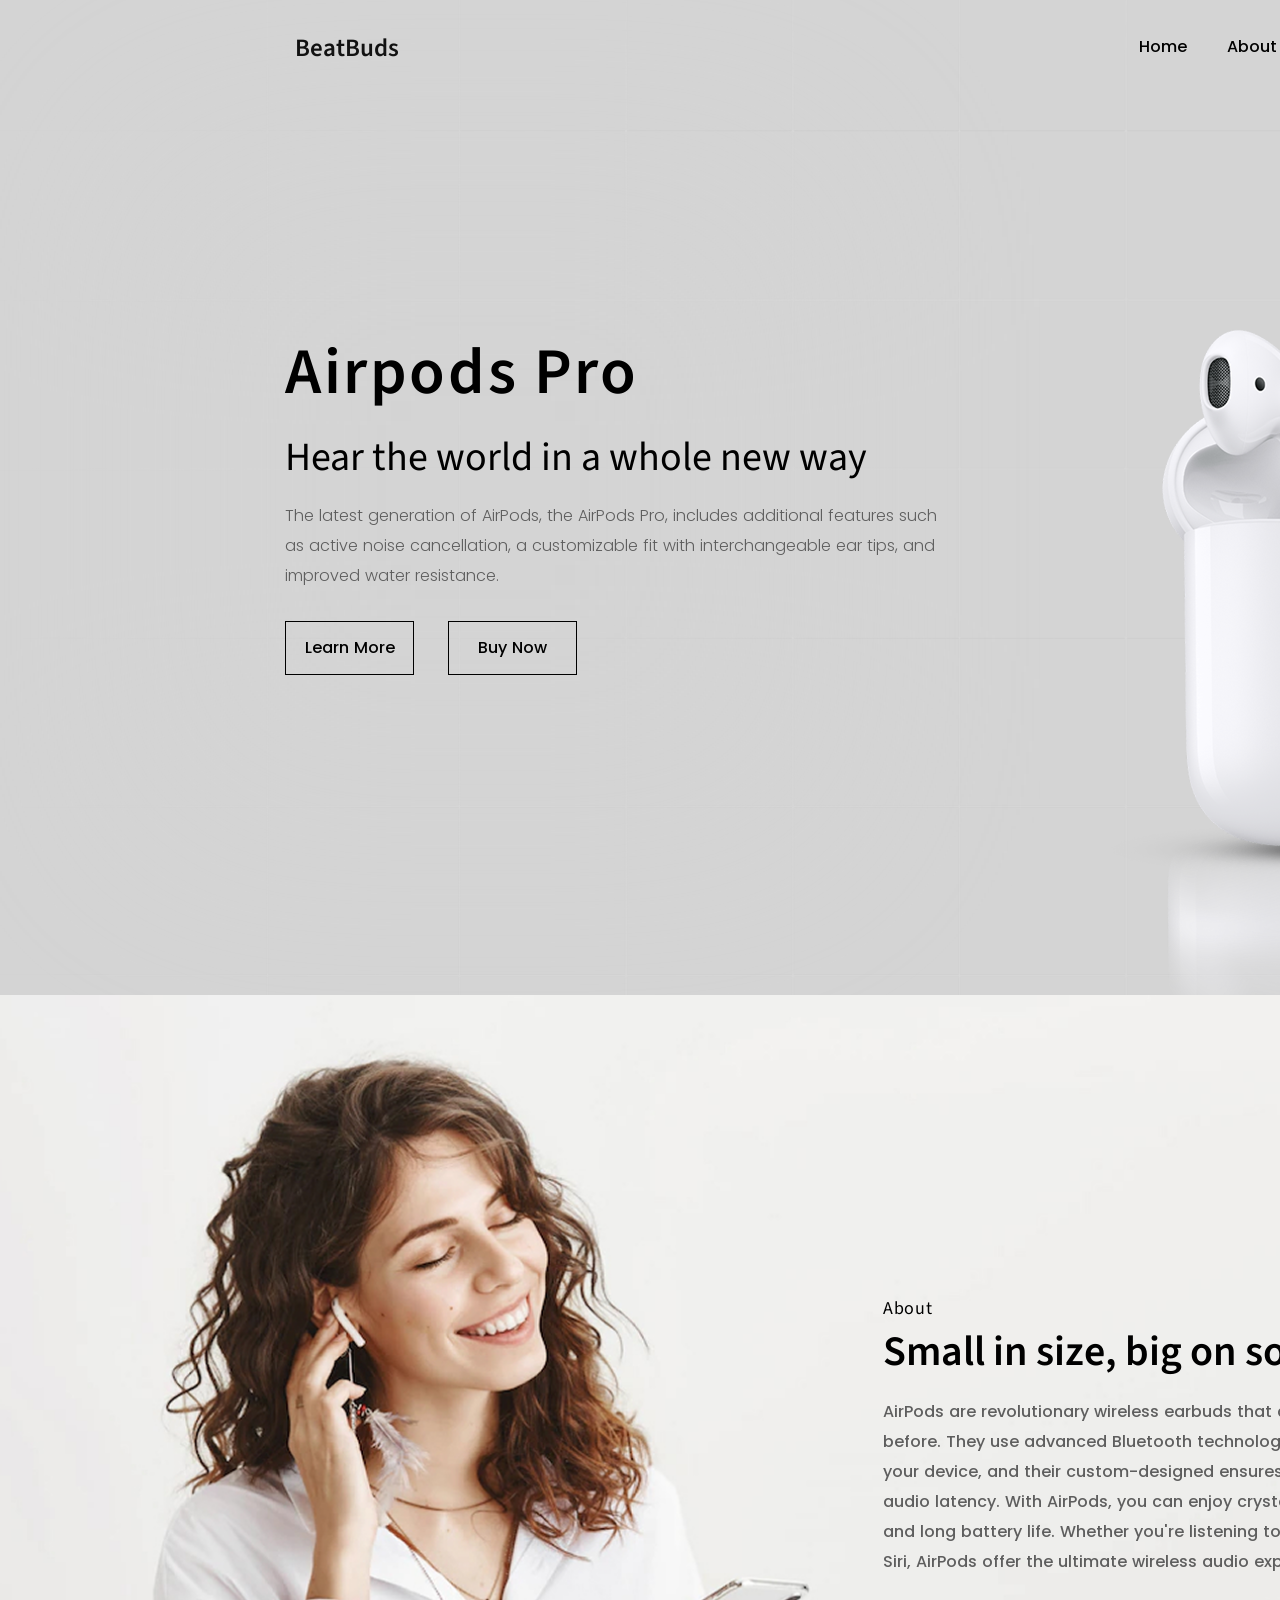
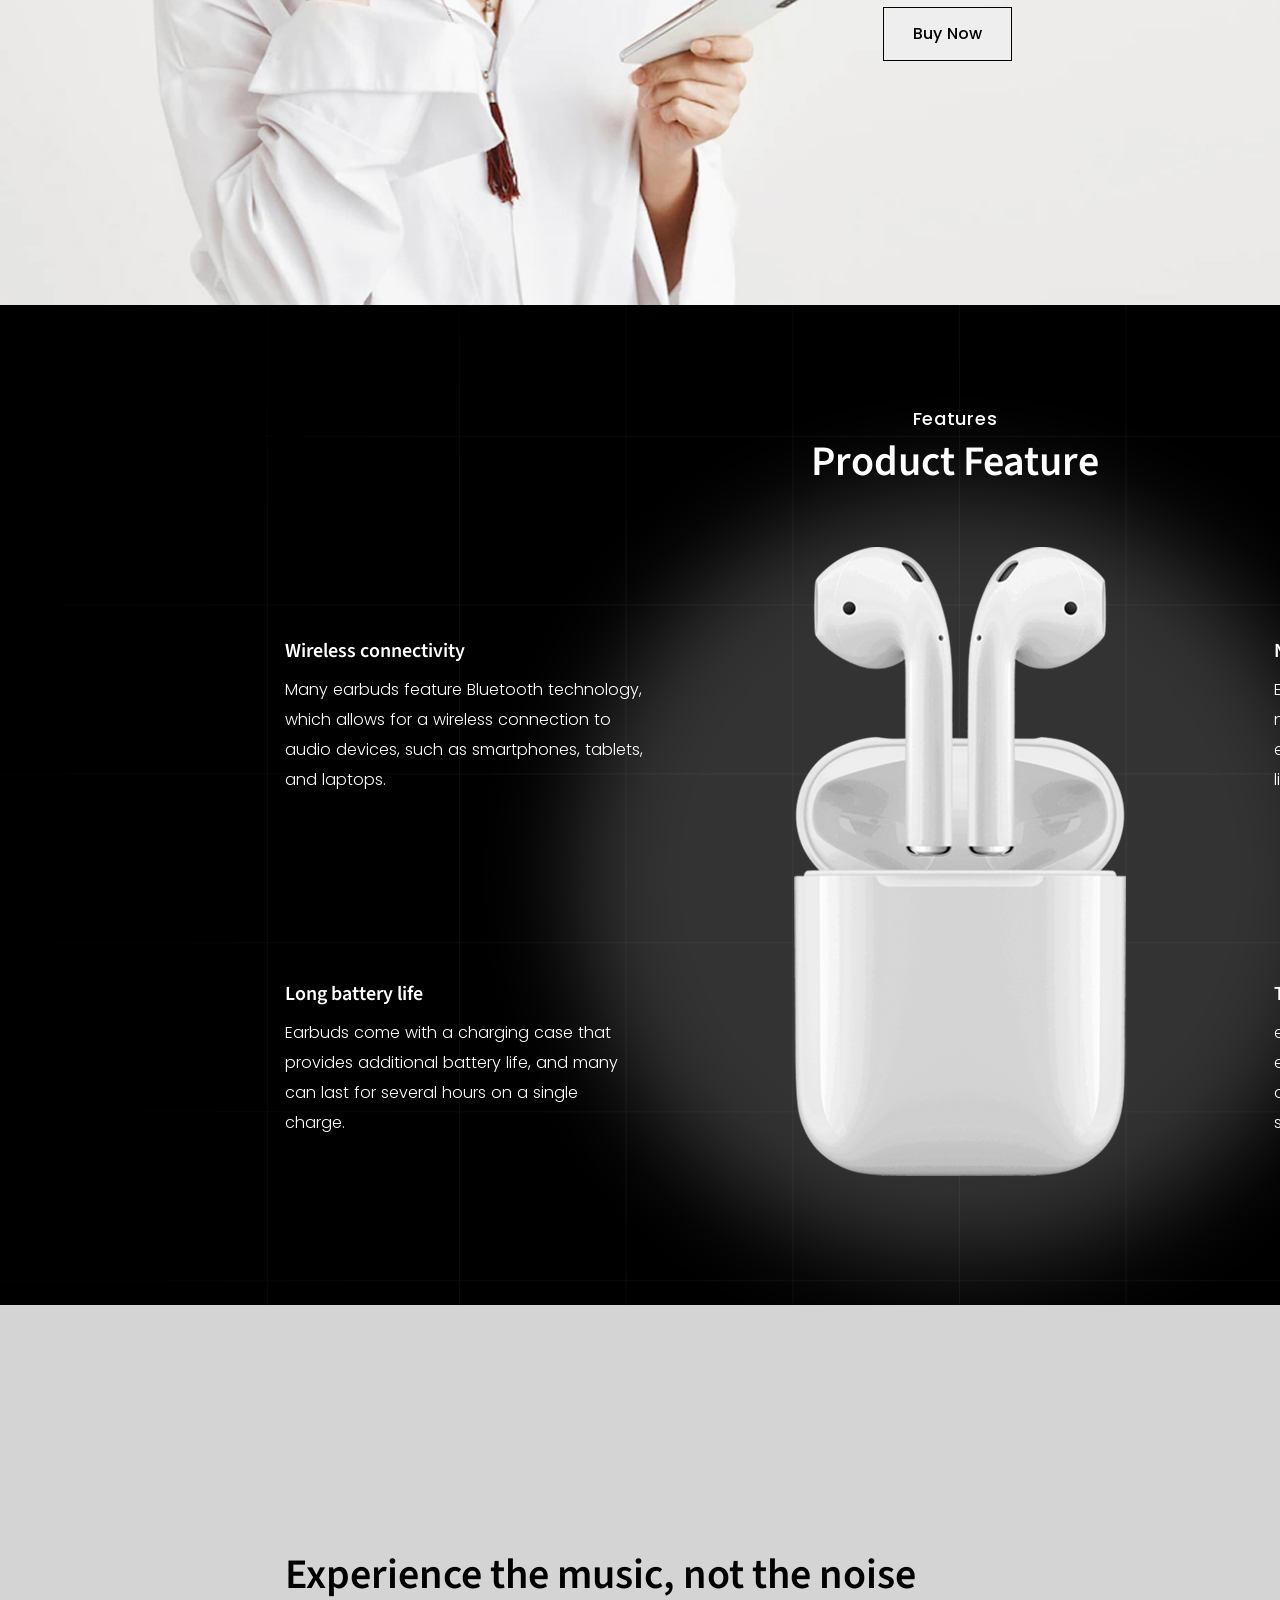
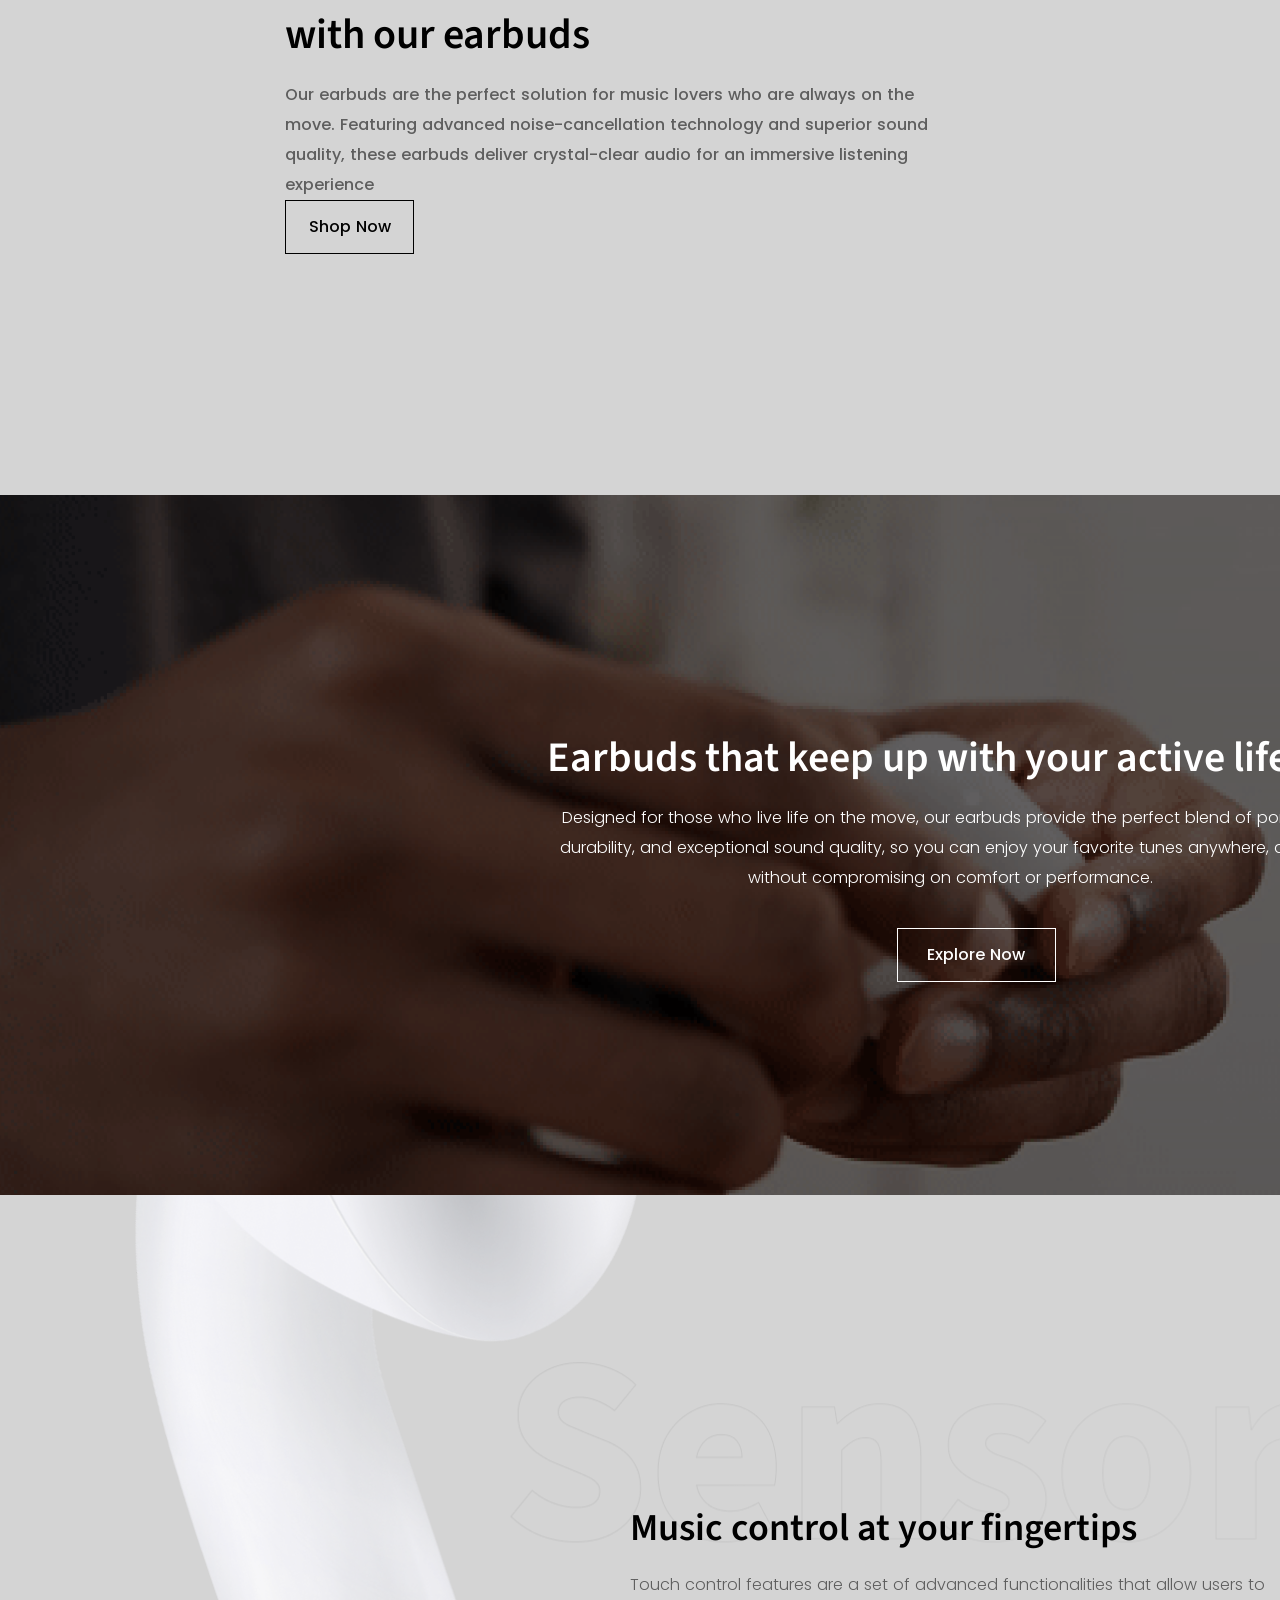
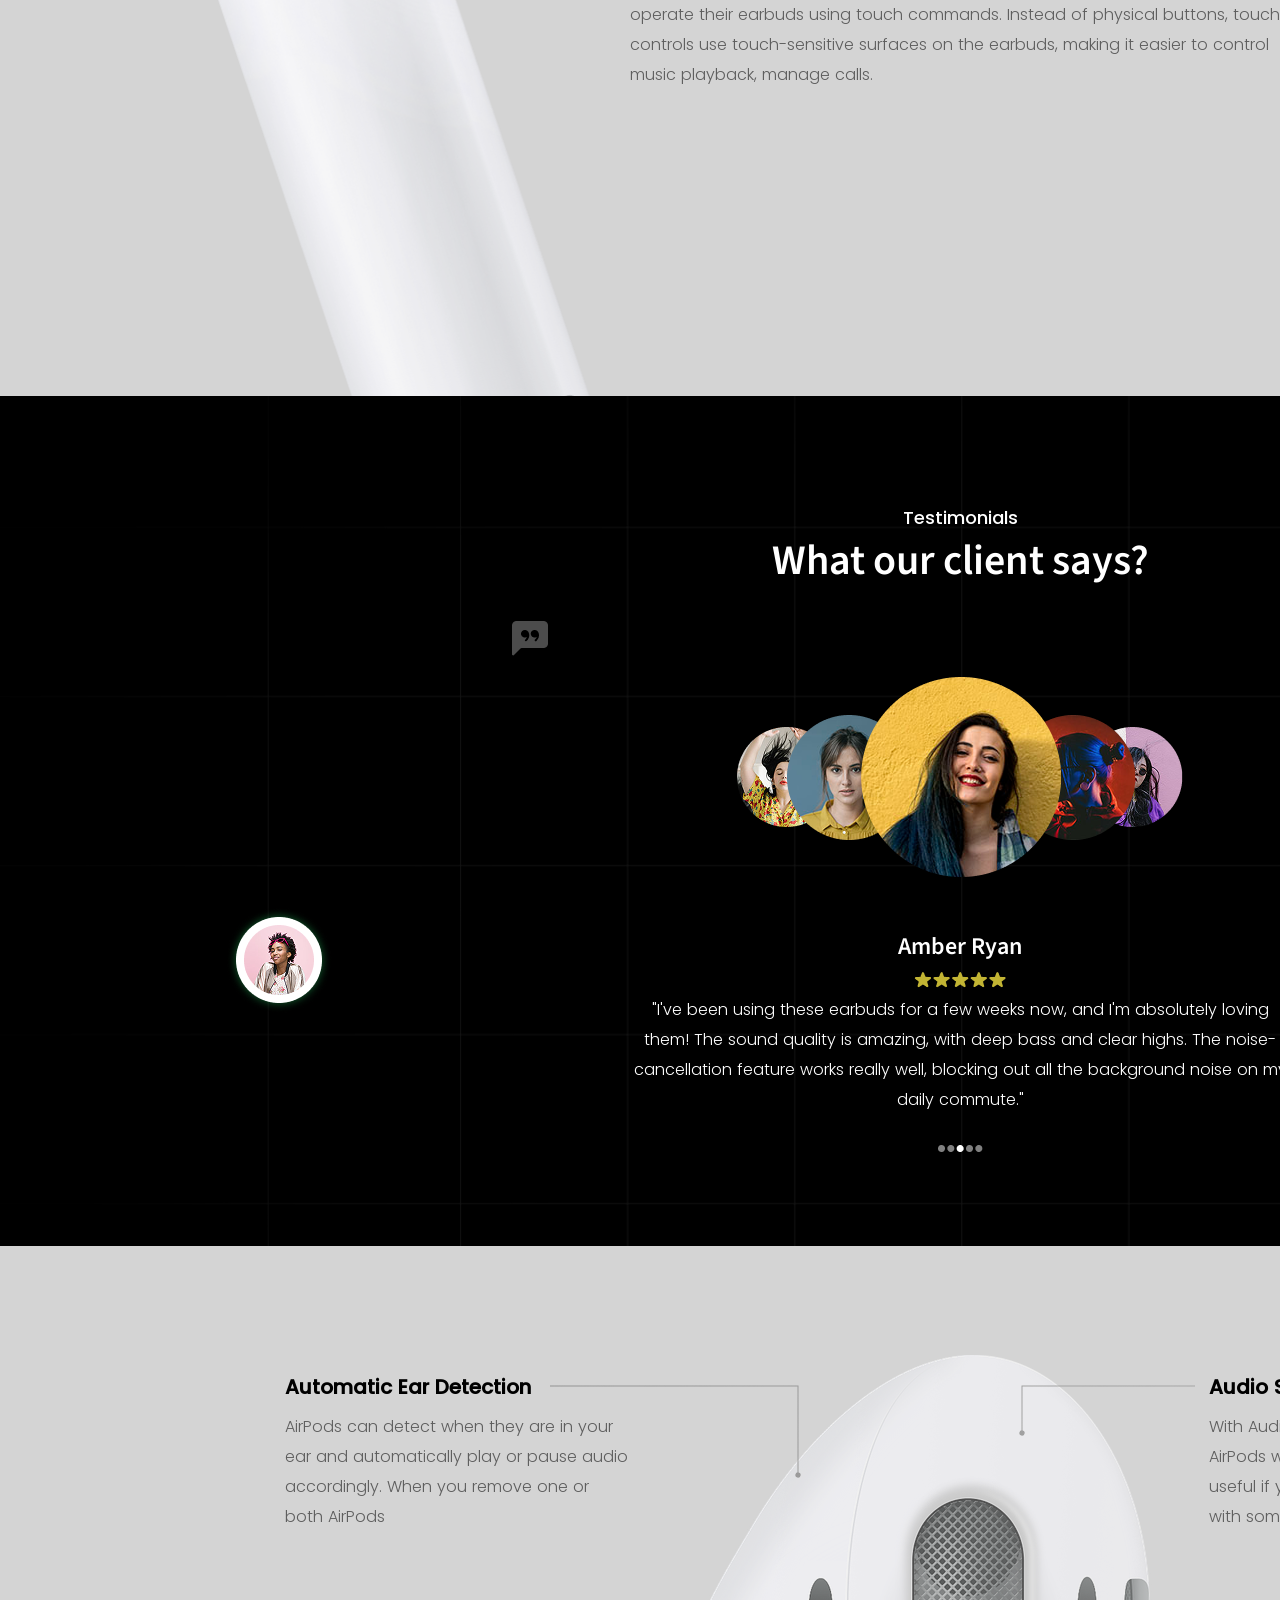
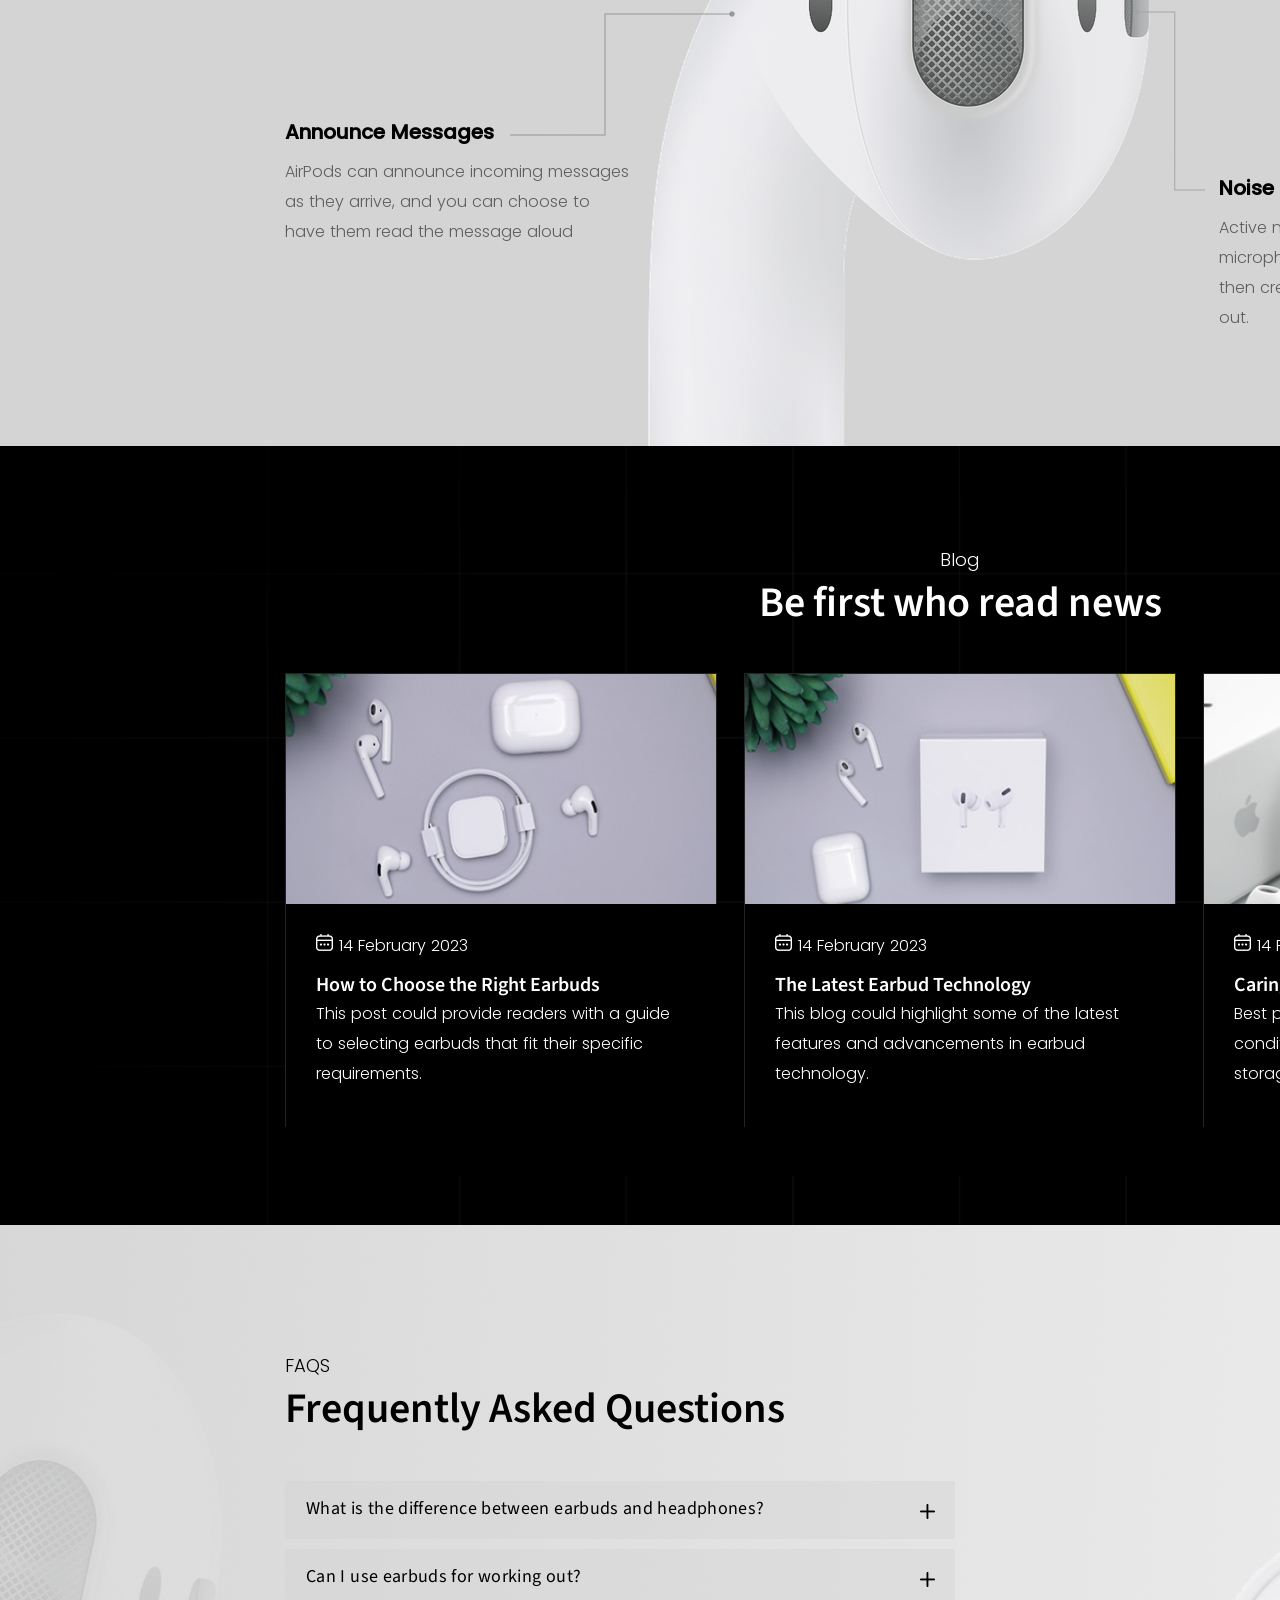
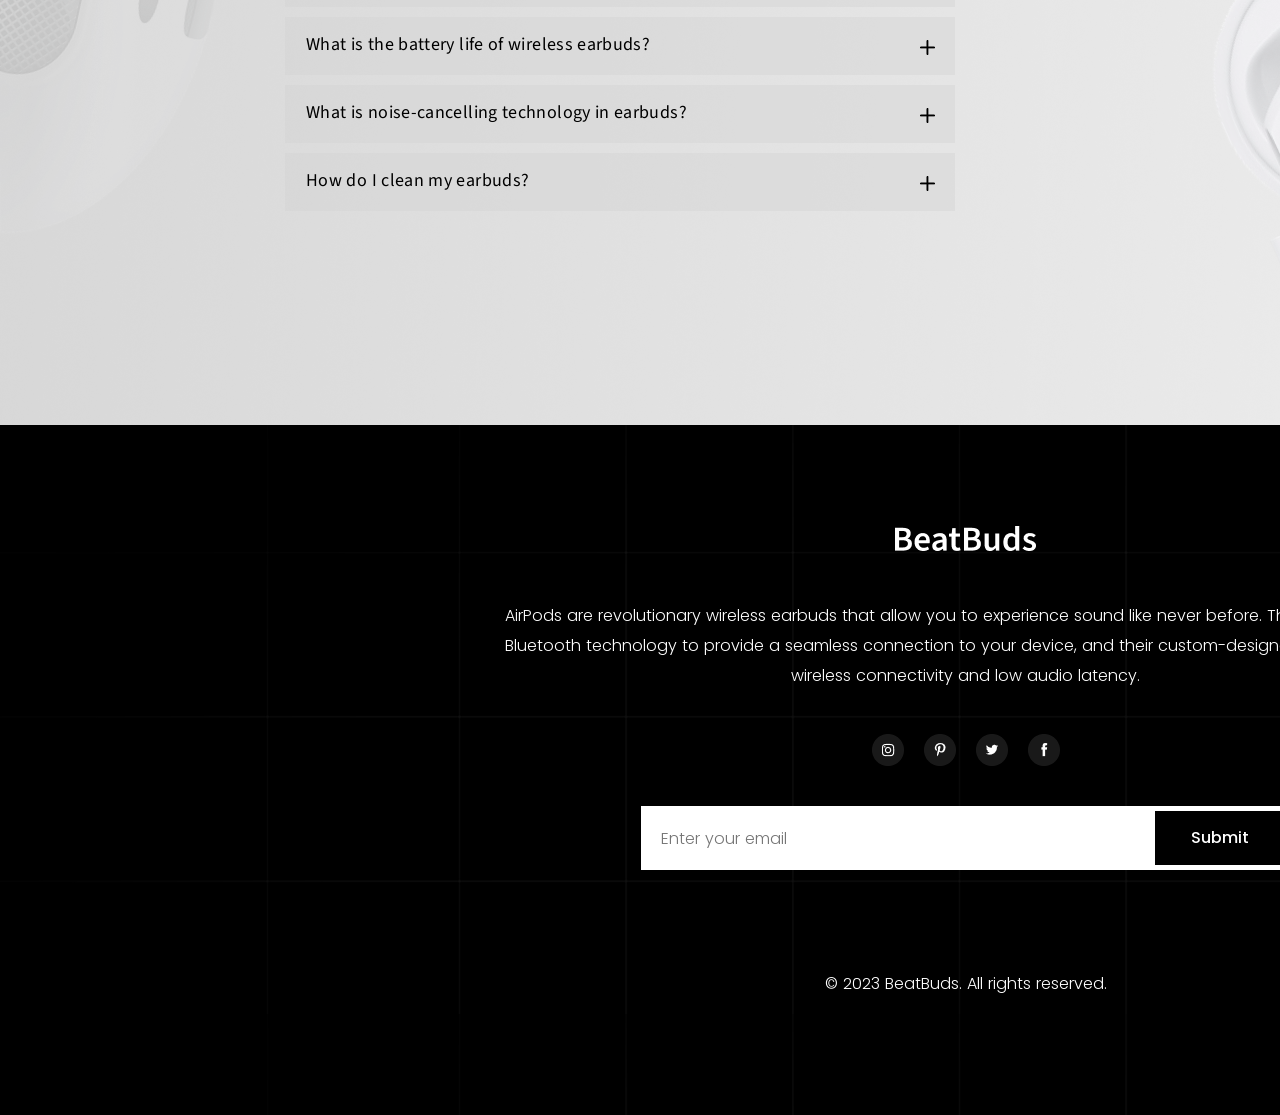
==== commit 6e6ccfb0: "Fix image paths and HTML structure in index.html Updated image paths to use relative URLs and fixed " ====
--- a/index.html
+++ b/index.html
@@ -16,8 +16,8 @@
                 <input type="button" value="Product"class="nav_but">
                 <input type="button" value="Contact"class="nav_but">
                 <div class="line"></div>
-                <img src="../BeatBuds/images/user.png" alt="user">
-                <img src="../BeatBuds/images/bag-2.png" alt="bag">
+                <img src="./images/user.png" alt="user">
+                <img src="./images/bag-2.png" alt="bag">
             </div>
         </div>
         <div class="gradient_container_1">
@@ -28,10 +28,10 @@
             <h1 class="container_center_h">Airpods Pro</h1>
             <h4 class="container_center_p">Hear the world in a whole new way</h4>
             <p class="container_center_d">The latest generation of AirPods, the AirPods Pro, includes additional features such<br> as active noise cancellation, a customizable fit with interchangeable ear tips, and<br> improved water resistance.</p>
-            <a href="../BeatBuds/black_theme.html"><input type="button" value="Learn More" class="cent_but"></a>
+            <a href="./black_theme.html"><input type="button" value="Learn More" class="cent_but"></a>
             <input type="button" value="Buy Now" class="cent_but">
             </div>
-            <img src="../BeatBuds/images/airpods.png" alt="Airpods Pro">
+            <img src="./images/airpods.png" alt="Airpods Pro">
         </div>
     </div>
     <div class="container_1">
@@ -61,7 +61,7 @@
             <p class="block_container_2_p">Earbuds come with a charging case that provides additional battery life, and many can last for several hours on a single<br> charge.</p>
         </div>
         <div class="central_block"></div>
-        <img src="../BeatBuds/images/airpods_container_2.png" class="central_img">
+        <img src="./images/airpods_container_2.png" class="central_img">
         <div class="right_block_1">
             <p class="block_container_2_h">Noise isolation/cancellation</p>
             <p class="block_container_2_p">Earbuds come with noise isolation or active noise cancellation features, which block out external noise and provide an immersive listening experience.</p>
@@ -79,7 +79,7 @@
                 <input type="button" value="Shop Now" class="cent_but">
             </div>
             <div class="container_3_circle"></div>
-            <img src="../BeatBuds/images/airpods_container_3.png" class="container_3_img">
+            <img src="./images/airpods_container_3.png" class="container_3_img">
         </div>
         <div class="container_4">
             <div class="content_4">
@@ -99,14 +99,14 @@
                 <p class="title_6_small">Testimonials</p>
                 <p class="title_6_big">What our client says?</p>
             </div>
-            <img src="../BeatBuds/images/Group 150.png" class="content_6">
+            <img src="./images/Group 150.png" class="content_6">
             <div class="title_6_down">
                 <p class="title_6_down_big">Amber Ryan</p>
-                <img src="../BeatBuds/images/Frame 1002.png" class="content_6_stars">
+                <img src="./images/Frame 1002.png" class="content_6_stars">
                 <p class="title_6_down_small">"I've been using these earbuds for a few weeks now, and I'm absolutely loving them! The sound quality is amazing, with deep bass and clear highs. The noise-cancellation feature works really well, blocking out all the background noise on my daily commute."</p>
             </div>
-            <img src="../BeatBuds/images/Navigation Dots.png" class="Navigation_dot">
-            <img src="../BeatBuds/images/5_container_icons.png" class="content_6_icons">
+            <img src="./images/Navigation Dots.png" class="Navigation_dot">
+            <img src="./images/5_container_icons.png" class="content_6_icons">
         </div>
         <div class="container_7">
             <div class="title_7_lu">
@@ -134,21 +134,21 @@
            <div class="content_8">
             <div class="content_8_b c8b_1">
                 <div class="content_8_text">
-                    <p class="date_8"><img src="../BeatBuds/images/calendar.png" class="img_8">14 February 2023</p>
+                    <p class="date_8"><img src="./images/calendar.png" class="img_8">14 February 2023</p>
                     <p class="content_8_big">How to Choose the Right Earbuds</p>
                     <p class="content_8_small">This post could provide readers with a guide<br> to selecting earbuds that fit their specific<br> requirements.</p>
                 </div>
             </div>
             <div class="content_8_b c8b_2">
                 <div class="content_8_text">
-                    <p class="date_8"><img src="../BeatBuds/images/calendar.png" class="img_8">14 February 2023</p>
+                    <p class="date_8"><img src="./images/calendar.png" class="img_8">14 February 2023</p>
                     <p class="content_8_big">The Latest Earbud Technology</p>
                     <p class="content_8_small">This blog could highlight some of the latest <br>features and advancements in earbud<br> technology.</p>
                 </div>
             </div>
             <div class="content_8_b c8b_3">
                 <div class="content_8_text">
-                    <p class="date_8"><img src="../BeatBuds/images/calendar.png" class="img_8">14 February 2023</p>
+                    <p class="date_8"><img src="./images/calendar.png" class="img_8">14 February 2023</p>
                     <p class="content_8_big">Caring for Your Earbuds</p>
                     <p class="content_8_small">Best practices for keeping their earbuds in top<br> condition, including cleaning instructions,<br> storage recommendations.</p>
                 </div>
@@ -201,7 +201,7 @@
             </div>
         </div>
         <footer>
-            <img src="../BeatBuds/images/logo_footer.png" class="footer_logo">
+            <img src="./images/logo_footer.png" class="footer_logo">
             <p>AirPods are revolutionary wireless earbuds that allow you to experience sound like never before. They use advanced<br> Bluetooth technology to provide a seamless connection to your device, and their custom-designed ensures reliable<br> wireless connectivity and low audio latency. </p>
             <div class="footer_icons"></div>
             <div class="footer_input">
@@ -211,4 +211,5 @@
             <p class="footer_copyright">© 2023 BeatBuds. All rights reserved.</p>
         </footer>
 </body>
-</html>+
+</html>
